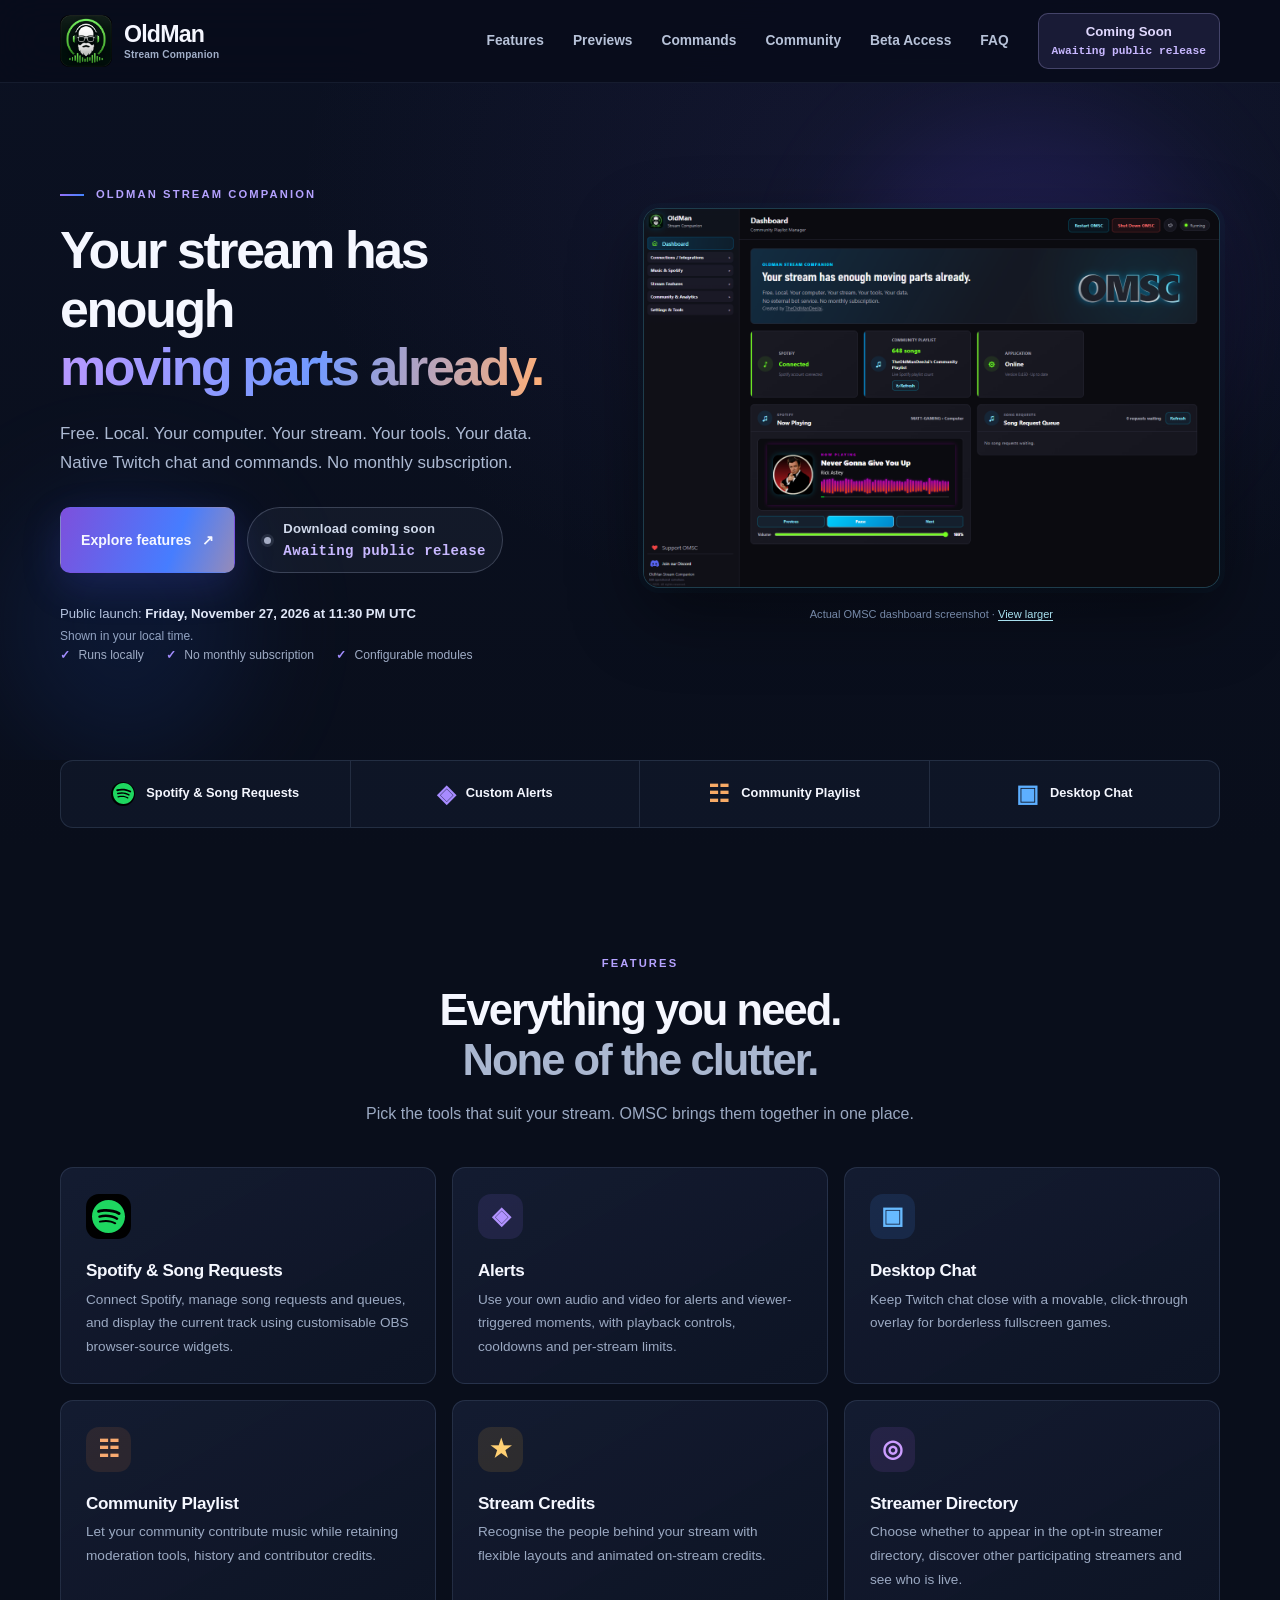
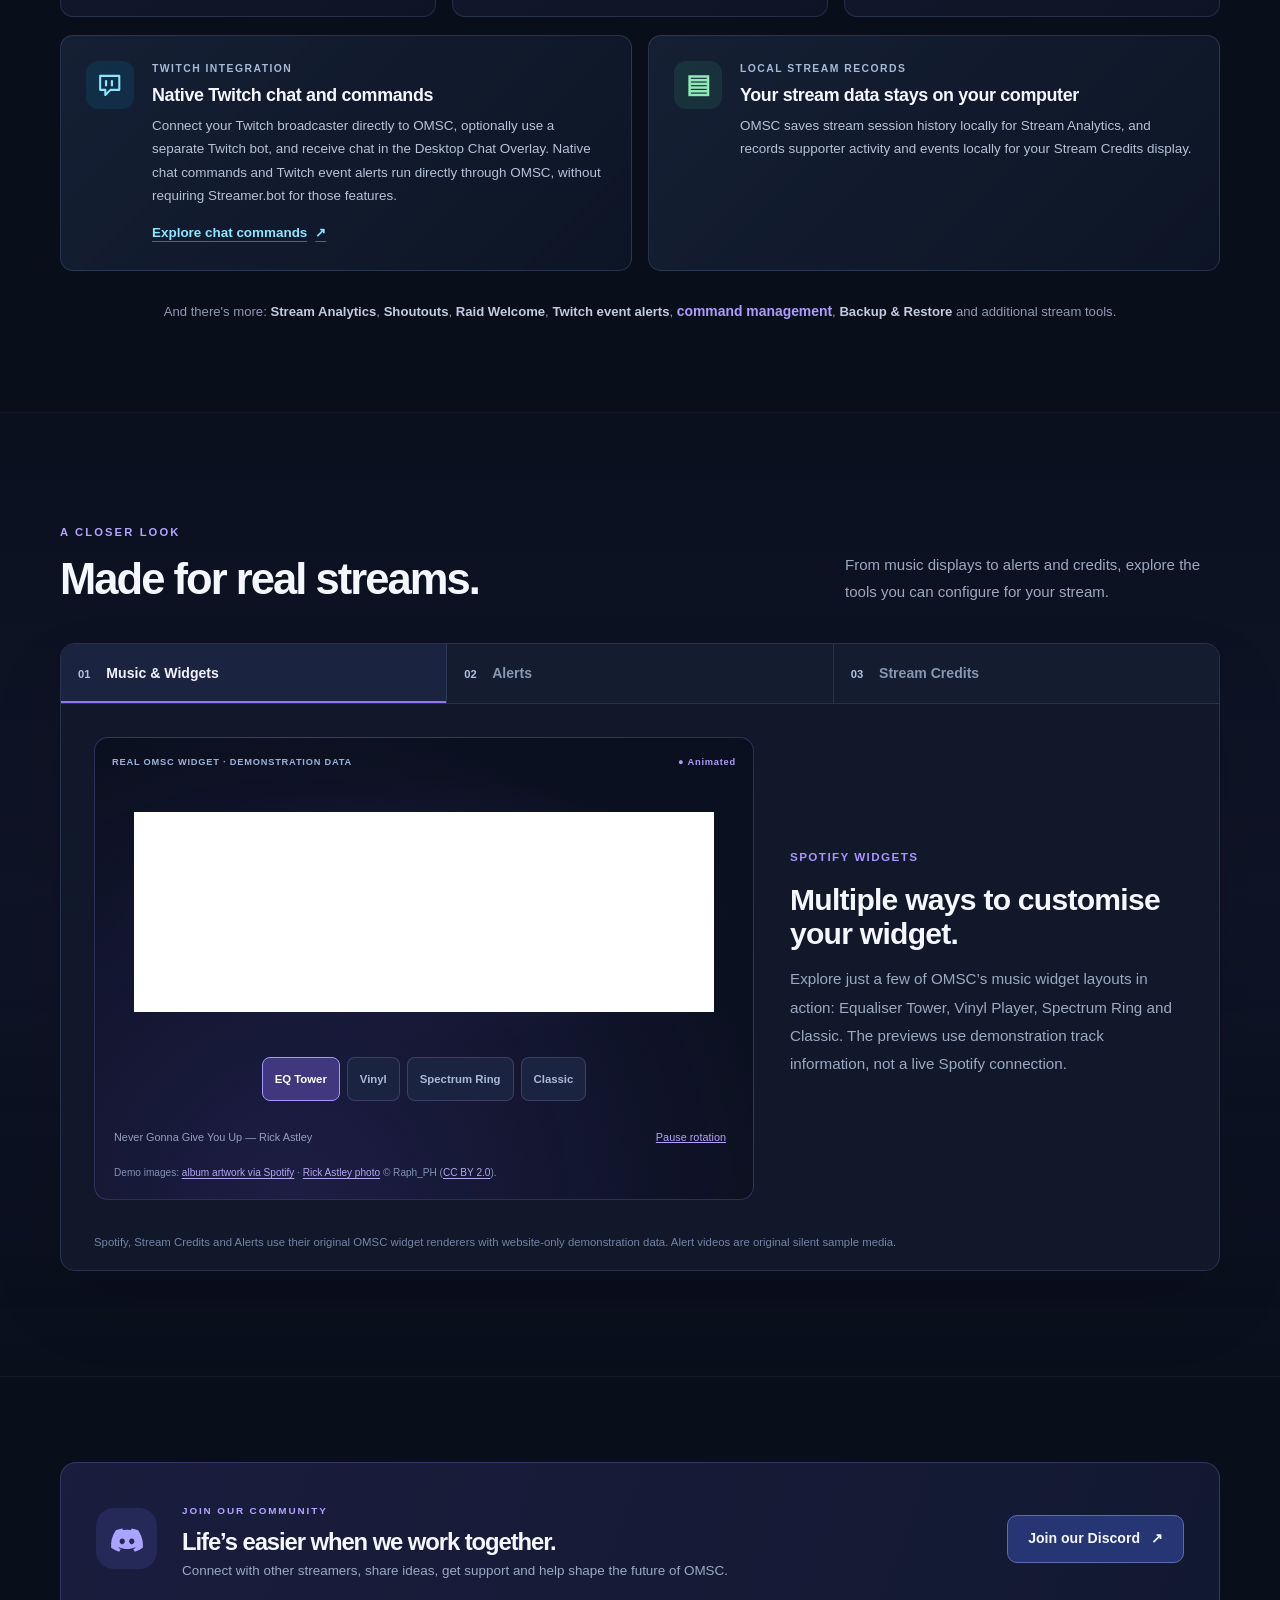
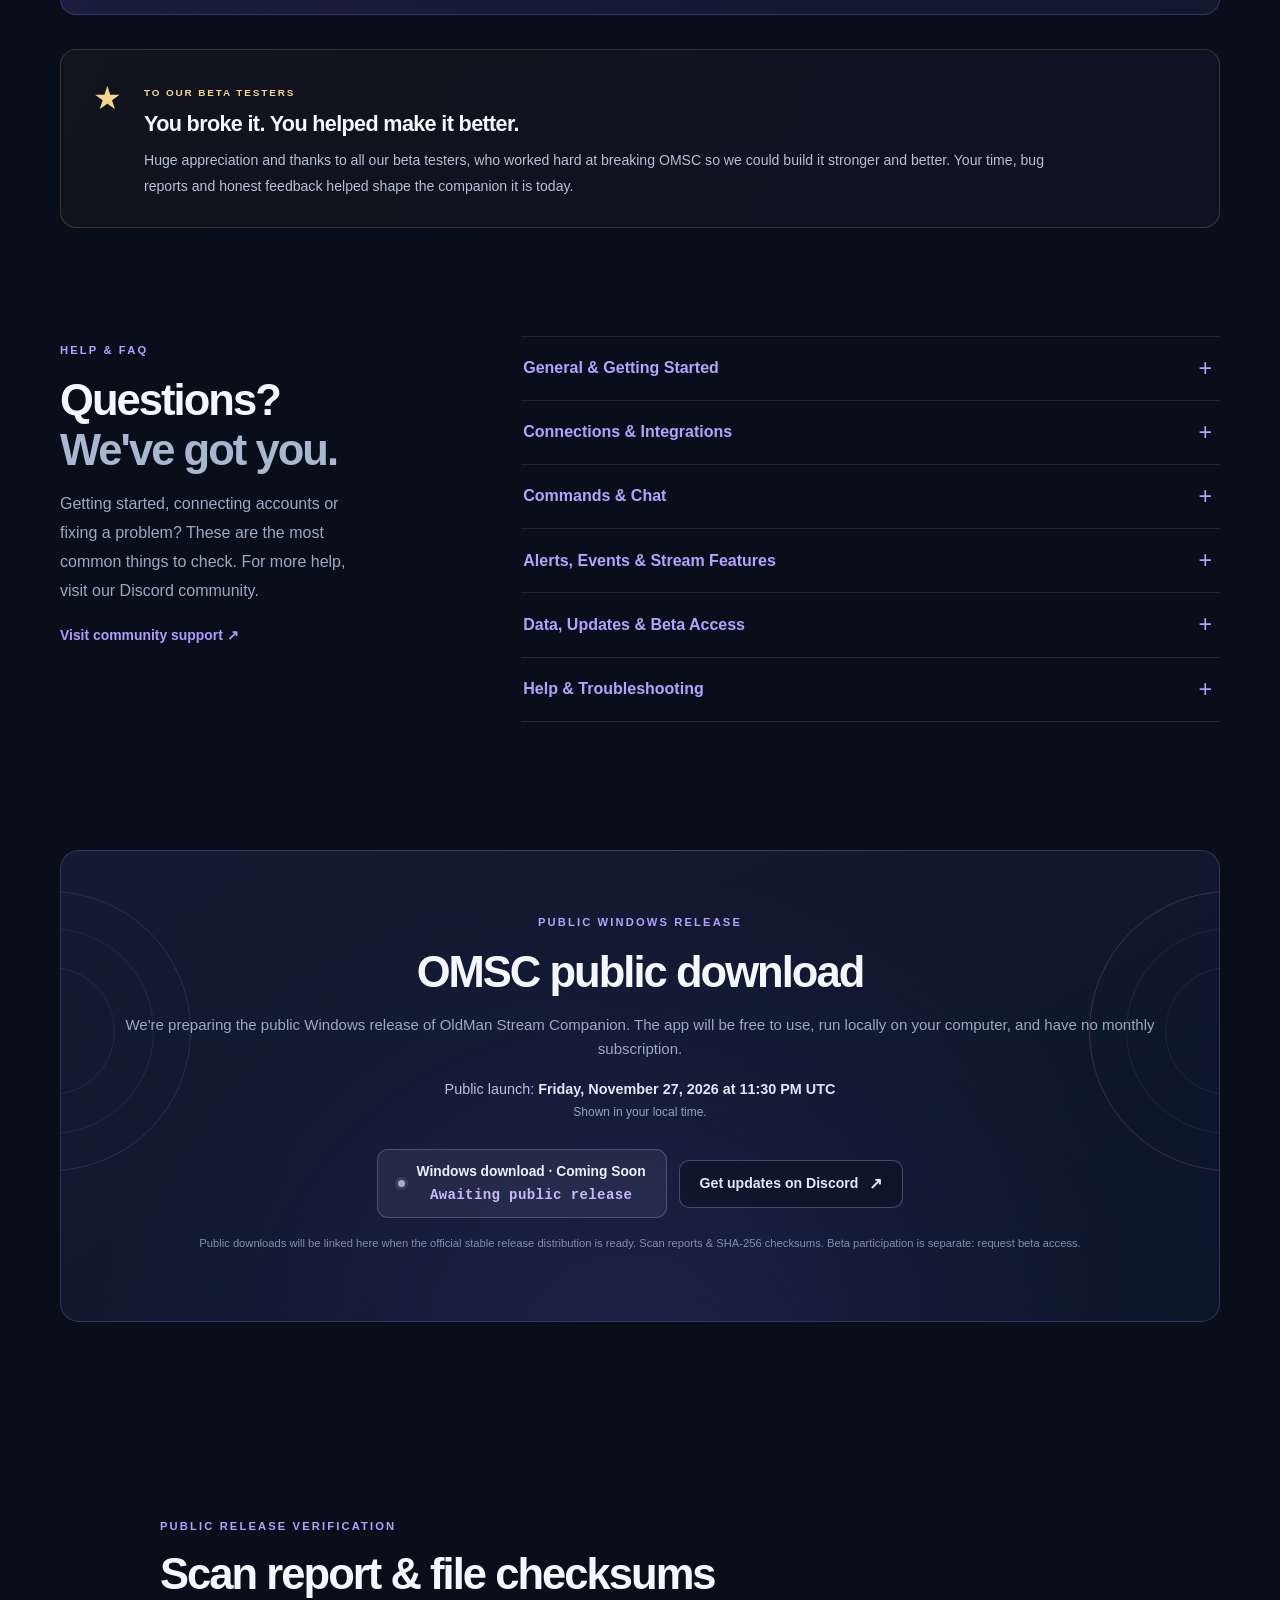
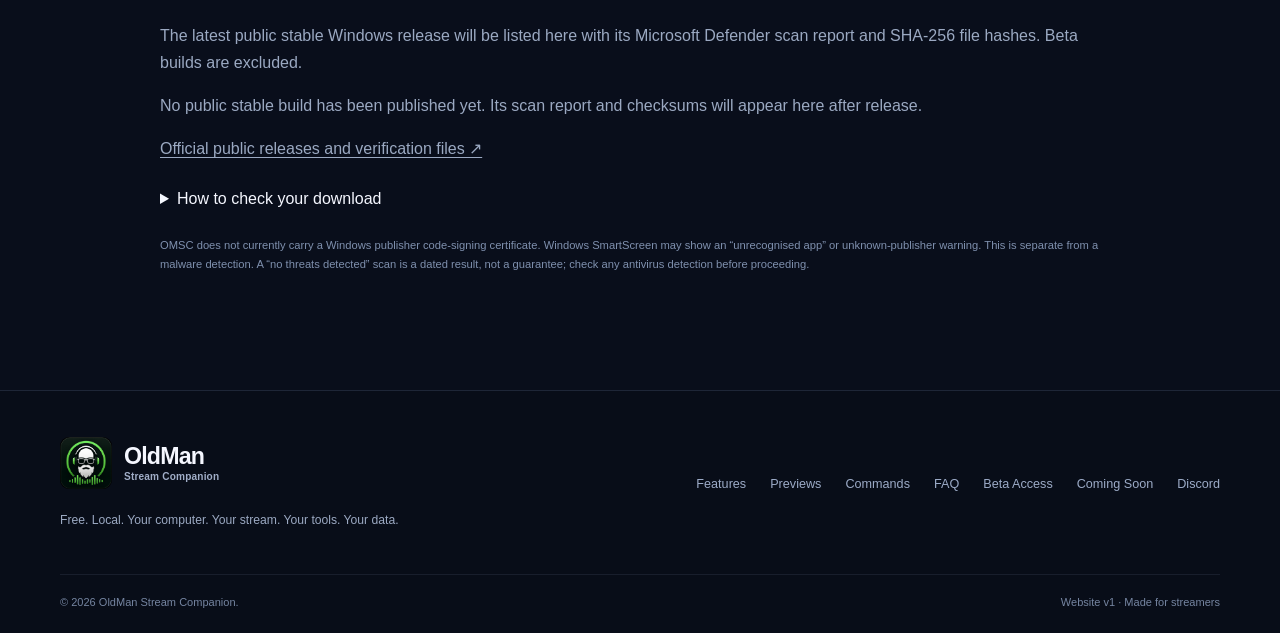
==== index.html @ 67dee07d "Offer direct Windows installer and verified Cloudflare backup at public launch" ====
<!doctype html>
<html lang="en-AU">
<head>
  <meta charset="utf-8">
  <meta name="viewport" content="width=device-width, initial-scale=1">
  <meta name="theme-color" content="#090e1b">
  <meta name="description" content="Your stream has enough moving parts already. OldMan Stream Companion is free and local. Your computer. Your stream. Your tools. Your data. Native Twitch chat, commands and event alerts. No monthly subscription.">
  <meta property="og:type" content="website">
  <meta property="og:title" content="Your stream has enough moving parts already. | OldMan Stream Companion">
  <meta property="og:description" content="Free. Local. Your computer. Your stream. Your tools. Your data. Native Twitch chat and commands. No monthly subscription.">
  <meta property="og:image" content="https://www.oldmanstreamcompanion.com/assets/social-preview.png">
  <meta property="og:url" content="https://www.oldmanstreamcompanion.com/">
  <link rel="canonical" href="https://www.oldmanstreamcompanion.com/">
  <link rel="icon" href="assets/omsc-favicon.png" type="image/png">
  <link rel="stylesheet" href="styles.css?v=beta-thanks-1">
  <script defer src="main.js?v=a11y-1"></script>
  <script defer src="/public-release-data.js?v=1"></script>
  <script defer src="/release-security.js?v=mirror-1"></script>
  <link rel="stylesheet" href="/launch-countdown.css?v=launch-release-1">
  <script defer src="/launch-countdown.js?v=launch-release-1"></script>
  <link rel="stylesheet" href="/launch-release.css?v=3">
  <script defer src="/launch-release.js?v=mirror-1"></script>
  <title>Your stream has enough moving parts already. | OldMan Stream Companion</title>
</head>
<body>
  <a class="skip-link" href="#main">Skip to main content</a>
  <header class="site-header" id="top">
    <div class="container nav-shell">
      <a class="brand" href="#top" aria-label="OldMan Stream Companion, home">
        <span class="brand-mark" aria-hidden="true"></span>
        <span class="brand-wordmark"><strong>OldMan</strong><small>Stream Companion</small></span>
      </a>
      <button class="menu-toggle" aria-label="Open navigation menu" aria-controls="site-nav" aria-expanded="false" type="button"><span></span><span></span><span></span></button>
      <nav id="site-nav" class="site-nav" aria-label="Main navigation">
        <a href="#features">Features</a>
        <a href="#preview">Previews</a>
        <a href="/commands/">Commands</a>
        <a href="#community">Community</a>
        <a href="/beta/">Beta Access</a>
        <a href="#faq">FAQ</a>
        <a class="nav-download" href="#download" data-launch-countdown><span data-public-nav>Coming Soon</span><span class="launch-countdown-value" aria-hidden="true"></span></a>
      </nav>
    </div>
  </header>

  <main id="main">
    <section id="public-launch-banner" class="public-launch-banner" aria-labelledby="public-launch-title" hidden>
      <div class="launch-sparks" aria-hidden="true"><i></i><i></i><i></i><i></i><i></i><i></i><i></i><i></i><i></i><i></i><i></i><i></i><i></i><i></i><i></i><i></i><i></i><i></i><i></i><i></i><i></i><i></i><i></i><i></i><i></i><i></i><i></i><i></i><i></i><i></i><i></i><i></i><i></i><i></i><i></i><i></i><i></i><i></i><i></i><i></i><i></i><i></i><i></i><i></i><i></i><i></i><i></i><i></i><i></i><i></i><i></i><i></i><i></i><i></i><i></i><i></i><i></i><i></i><i></i><i></i><i></i><i></i><i></i><i></i><i></i><i></i><i></i><i></i><i></i><i></i><i></i><i></i><i></i><i></i><i></i><i></i><i></i><i></i><i></i><i></i><i></i><i></i><i></i><i></i><i></i><i></i><i></i><i></i><i></i><i></i><i></i><i></i><i></i><i></i><i></i><i></i></div>
      <div class="container launch-celebration">
        <div class="launch-stamp" aria-hidden="true"><span>OMSC</span><strong>1.0</strong><span>LET’S GO LIVE</span></div>
        <div class="launch-announcement"><p class="launch-release-pill">THE WAIT IS OVER <span aria-hidden="true">✦</span> <span data-public-version>VERSION 1.0.0</span></p>
          <h2 id="public-launch-title">OMSC IS <span>OUT NOW.</span></h2>
          <p>Your next great stream starts here. Free Windows tools.<br>Made for your stream. Running on your computer.</p>
        </div>
        <div class="launch-banner-actions"><a class="btn launch-get-button" data-public-installer href="https://github.com/DeeJai1/OldMan-Stream-Companion-Public/releases">Get OMSC for free</a><span>WINDOWS 10 / 11 · NO MONTHLY SUBSCRIPTION</span><a class="launch-verification-link" href="#release-security">Scan report &amp; file checksums</a><button class="confetti-toggle" id="confetti-toggle" type="button" aria-pressed="false">Pause confetti</button></div>
      </div>
    </section>
    <p id="public-launch-status" class="sr-only" role="status" aria-live="polite"></p>

    <section class="hero section-spacing" aria-labelledby="hero-title">
      <div class="hero-ambient hero-ambient-one" aria-hidden="true"></div><div class="hero-ambient hero-ambient-two" aria-hidden="true"></div>
      <div class="container hero-grid">
        <div class="hero-copy">
          <div class="eyebrow"><span class="eyebrow-line"></span> OLDMAN STREAM COMPANION</div>
          <h1 id="hero-title">Your stream has enough<br><span class="gradient-text">moving parts already.</span></h1>
          <p class="hero-lede">Free. Local. Your computer. Your stream. Your tools. Your data.<br>Native Twitch chat and commands. No monthly subscription.</p>
          <div class="hero-actions">
            <a class="btn btn-primary" href="#features">Explore features <span aria-hidden="true">↗</span></a>
            <span data-launch-pending class="launch-coming-soon" role="status" data-launch-countdown><span class="launch-coming-soon-dot" aria-hidden="true"></span><span class="launch-countdown-copy"><span>Download coming soon</span><span class="launch-countdown-value" aria-hidden="true"></span></span></span>
            <a class="btn btn-primary" data-public-installer data-launch-live hidden href="https://github.com/DeeJai1/OldMan-Stream-Companion-Public/releases">Download OMSC for Windows</a>
          </div>
          <p class="launch-local-release">Public launch: <time data-launch-local datetime="2026-11-27T23:30:00Z">Saturday 28 November 2026, 10:00 am Adelaide (ACDT)</time><span class="launch-local-hint" data-launch-local-hint hidden>Shown in your local time.</span></p>
          <div class="hero-points" aria-label="Key information"><span><span class="point-icon">✓</span> Runs locally</span><span><span class="point-icon">✓</span> No monthly subscription</span><span><span class="point-icon">✓</span> Configurable modules</span></div>
        </div>
        <div class="hero-display">
          <a class="dashboard-preview-link" href="assets/Dashboard.png?v=fc0d09ae" target="_blank" rel="noopener noreferrer" aria-label="Open a larger screenshot of the actual OMSC dashboard">
            <img class="dashboard-preview-image" style="aspect-ratio:auto;object-fit:contain" src="assets/Dashboard.png?v=fc0d09ae" width="1904" height="904" alt="Actual OldMan Stream Companion dashboard showing the navigation sidebar, Spotify connection and playlist information, Now Playing and song request queue." loading="eager" decoding="async">
          </a>
          <p class="window-caption">Actual OMSC dashboard screenshot · <a href="assets/Dashboard.png?v=fc0d09ae" target="_blank" rel="noopener noreferrer">View larger</a></p>
        </div>
      </div>
    </section>

    <section class="benefits" aria-label="Core OMSC features"><div class="container benefits-inner"><div><span class="benefit-icon spotify-green"><img class="omsc-brand-icon" src="assets/spotify-symbol.svg" alt="" width="21" height="21"></span><strong>Spotify &amp; Song Requests</strong></div><div><span class="benefit-icon lavender">◈</span><strong>Custom Alerts</strong></div><div><span class="benefit-icon warm">☷</span><strong>Community Playlist</strong></div><div><span class="benefit-icon sky">▣</span><strong>Desktop Chat</strong></div></div></section>

    <section id="features" class="features section-spacing"><div class="container"><div class="section-heading centered"><span class="eyebrow">FEATURES</span><h2>Everything you need.<br><span class="muted-heading">None of the clutter.</span></h2><p>Pick the tools that suit your stream. OMSC brings them together in one place.</p></div>
      <div class="feature-grid">
        <article class="feature-card"><div class="feature-symbol symbol-spotify"><img class="omsc-brand-icon" src="assets/spotify-symbol.svg" alt="" width="33" height="33"></div><h3>Spotify &amp; Song Requests</h3><p>Connect Spotify, manage song requests and queues, and display the current track using customisable OBS browser-source widgets.</p></article>
        <article class="feature-card"><div class="feature-symbol symbol-alert">◈</div><h3>Alerts</h3><p>Use your own audio and video for alerts and viewer-triggered moments, with playback controls, cooldowns and per-stream limits.</p></article>
        <article class="feature-card"><div class="feature-symbol symbol-chat">▣</div><h3>Desktop Chat</h3><p>Keep Twitch chat close with a movable, click-through overlay for borderless fullscreen games.</p></article>
        <article class="feature-card"><div class="feature-symbol symbol-playlist">☷</div><h3>Community Playlist</h3><p>Let your community contribute music while retaining moderation tools, history and contributor credits.</p></article>
        <article class="feature-card"><div class="feature-symbol symbol-credits">★</div><h3>Stream Credits</h3><p>Recognise the people behind your stream with flexible layouts and animated on-stream credits.</p></article>
        <article class="feature-card"><div class="feature-symbol symbol-directory">◎</div><h3>Streamer Directory</h3><p>Choose whether to appear in the opt-in streamer directory, discover other participating streamers and see who is live.</p></article>
      </div>
      <div class="omsc-capability-highlights" aria-label="Native Twitch chat and local stream data">
        <article class="omsc-capability-card">
          <span class="omsc-capability-symbol twitch-symbol" aria-hidden="true"><svg width="39" height="39" viewBox="0 0 40 40" fill="none" focusable="false"><path d="M7 8H33V27H21L14 34V27H7V8Z" stroke="currentColor" stroke-width="2.8" stroke-linejoin="round"/><path d="M15 15V21M23 15V21" stroke="currentColor" stroke-width="3" stroke-linecap="round"/></svg></span>
          <div class="omsc-capability-copy">
            <span class="omsc-capability-kicker">TWITCH INTEGRATION</span>
            <h3>Native Twitch chat and commands</h3>
            <p>Connect your Twitch broadcaster directly to OMSC, optionally use a separate Twitch bot, and receive chat in the Desktop Chat Overlay. Native chat commands and Twitch event alerts run directly through OMSC, without requiring Streamer.bot for those features.</p>
            <a class="omsc-capability-link" href="/commands/">Explore chat commands <span aria-hidden="true">↗</span></a>
          </div>
        </article>
        <article class="omsc-capability-card">
          <span class="omsc-capability-symbol data-symbol" aria-hidden="true">▤</span>
          <div class="omsc-capability-copy">
            <span class="omsc-capability-kicker">LOCAL STREAM RECORDS</span>
            <h3>Your stream data stays on your computer</h3>
            <p>OMSC saves stream session history locally for Stream Analytics, and records supporter activity and events locally for your Stream Credits display.</p>
          </div>
        </article>
      </div>
      <p class="feature-extra">And there's more: <strong>Stream Analytics</strong>, <strong>Shoutouts</strong>, <strong>Raid Welcome</strong>, <strong>Twitch event alerts</strong>, <a class="text-link" href="/commands/">command management</a>, <strong>Backup &amp; Restore</strong> and additional stream tools.</p>
    </div></section>

    <section id="preview" class="preview-section section-spacing"><div class="container"><div class="section-heading split-heading"><div><span class="eyebrow">A CLOSER LOOK</span><h2>Made for real streams.</h2></div><p>From music displays to alerts and credits, explore the tools you can configure for your stream.</p></div>
    <div class="preview-shell"><div class="preview-tabs" role="tablist" aria-label="OMSC feature previews"><button class="preview-tab active" id="tab-music" role="tab" aria-selected="true" aria-controls="panel-music" tabindex="0" data-panel="music" type="button"><span>01</span> Music &amp; Widgets</button><button class="preview-tab" id="tab-alerts" role="tab" aria-selected="false" aria-controls="panel-alerts" tabindex="-1" data-panel="alerts" type="button"><span>02</span> Alerts</button><button class="preview-tab" id="tab-credits" role="tab" aria-selected="false" aria-controls="panel-credits" tabindex="-1" data-panel="credits" type="button"><span>03</span> Stream Credits</button></div>
      <div class="preview-stage">
        <section class="preview-panel active" id="panel-music" role="tabpanel" aria-labelledby="tab-music">
          <div class="omsc-demo-wrap">
            <div class="demo-label"><span>REAL OMSC WIDGET · DEMONSTRATION DATA</span><span aria-hidden="true">● Animated</span></div>
            <div class="live-widget-viewport"><iframe id="music-demo-iframe" title="Actual OldMan Stream Companion Now Playing widget preview" loading="lazy" referrerpolicy="no-referrer" tabindex="-1" data-demo-type="music"></iframe></div>
            <div class="widget-choices" role="group" aria-label="Choose Spotify widget layout">
              <button type="button" class="widget-choice active" data-widget-layout="EqualiserTower" aria-pressed="true">EQ Tower</button>
              <button type="button" class="widget-choice" data-widget-layout="VinylPlayer" aria-pressed="false">Vinyl</button>
              <button type="button" class="widget-choice" data-widget-layout="SpectrumRing" aria-pressed="false">Spectrum Ring</button>
              <button type="button" class="widget-choice" data-widget-layout="Classic" aria-pressed="false">Classic</button>
            </div>
            <div class="demo-controls"><span>Never Gonna Give You Up — Rick Astley</span><button type="button" id="demo-rotate-button" aria-pressed="true">Pause rotation</button></div>
            <div class="demo-artwork-credit">Demo images: <a href="https://open.spotify.com/track/4uLU6hMCjMI75M1A2tKUQC" target="_blank" rel="noopener noreferrer">album artwork via Spotify</a> · <a href="https://commons.wikimedia.org/wiki/File:Rick_Astley_2023.jpg" target="_blank" rel="noopener noreferrer">Rick Astley photo</a> © Raph_PH (<a href="https://creativecommons.org/licenses/by/2.0/" target="_blank" rel="noopener noreferrer">CC BY 2.0</a>).</div>
          </div>
          <div class="preview-description"><span class="preview-type">Spotify Widgets</span><h3>Multiple ways to customise your widget.</h3><p>Explore just a few of OMSC’s music widget layouts in action: Equaliser Tower, Vinyl Player, Spectrum Ring and Classic. The previews use demonstration track information, not a live Spotify connection.</p></div>
        </section>
        <section class="preview-panel" id="panel-alerts" role="tabpanel" aria-labelledby="tab-alerts" hidden>
          <div class="omsc-demo-wrap alerts-demo-wrap">
            <div class="demo-label"><span>OMSC ALERTS · LOCALLY HOSTED SAMPLE MEDIA</span><span aria-hidden="true">● Audio only on request</span></div>
            <div class="live-widget-viewport alerts-widget-viewport">
              <iframe id="alerts-demo-iframe" title="Original OMSC Alerts renderer demonstrating a silent custom video" loading="lazy" referrerpolicy="no-referrer" tabindex="-1" data-demo-type="alerts"></iframe>
              <div class="alerts-audio-stage" id="alerts-audio-stage" hidden>
                <div class="alerts-sound-card">
                  <div class="alerts-sound-icon" aria-hidden="true">♫</div>
                  <strong>Custom Audio Alert</strong>
                  <p>Locally hosted sound file · no video required</p>
                  <button type="button" class="alerts-sound-play" id="alerts-play-audio">Play sample sound</button>
                  <span class="alerts-audio-status" id="alerts-audio-status" role="status" aria-live="polite">Sound plays only when you press the button.</span>
                </div>
              </div>
            </div>
            <audio id="alerts-demo-audio" src="/assets/alerts/demo-chime.wav" preload="none"></audio>
            <div class="widget-choices alerts-widget-choices" role="group" aria-label="Choose alert demonstration">
              <button type="button" class="widget-choice active" data-alert-sample="video" aria-pressed="true">Custom Video</button>
              <button type="button" class="widget-choice" data-alert-sample="audio" aria-pressed="false">Custom Audio</button>
            </div>
            <div class="demo-controls"><span id="alerts-demo-label">Custom Video · Silent sample alert</span><button type="button" id="alerts-replay-video">Replay video</button></div>
          </div>
          <div class="preview-description"><span class="preview-type">Custom Audio &amp; Video Alerts</span><h3>Your files. Your sounds. Your stream.</h3><p>Use your own audio and video files or search and download video clips directly from the Creati online library. OMSC stores your media locally, giving you complete control over your custom stream alerts. Create Twitch Channel Point redeems so viewers can trigger your alerts, and customise playback, appearance and presentation, including optional chroma keying. Try the sample sound or watch a real video alert in action.</p></div>
        </section>
        <section class="preview-panel" id="panel-credits" role="tabpanel" aria-labelledby="tab-credits" hidden>
          <div class="omsc-demo-wrap credits-demo-wrap">
            <div class="demo-label"><span>REAL OMSC STREAM CREDITS · DEMONSTRATION DATA</span><span aria-hidden="true">● Animated</span></div>
            <div class="live-widget-viewport credits-widget-viewport"><iframe id="credits-demo-iframe" title="Actual OMSC Stream Credits layout preview" loading="lazy" referrerpolicy="no-referrer" tabindex="-1" data-demo-type="credits"></iframe></div>
            <div class="widget-choices credits-widget-choices" role="group" aria-label="Choose Stream Credits layout">
              <button type="button" class="widget-choice active" data-credits-layout="PerspectiveCrawl" aria-pressed="true">Perspective Crawl</button>
              <button type="button" class="widget-choice" data-credits-layout="Spotlight" aria-pressed="false">Spotlight</button>
              <button type="button" class="widget-choice" data-credits-layout="RetroArcade" aria-pressed="false">Retro Arcade</button>
              <button type="button" class="widget-choice" data-credits-layout="Terminal" aria-pressed="false">Terminal</button>
              <button type="button" class="widget-choice" data-credits-layout="ClassicRoll" aria-pressed="false">Classic Roll</button>
            </div>
            <div class="demo-controls"><span id="credits-demo-label">Perspective Crawl · Sample supporters</span><button type="button" id="credits-rotate-button" aria-pressed="true" aria-label="Pause Stream Credits rotation">Pause rotation</button></div>
          </div>
          <div class="preview-description"><span class="preview-type">Stream Credits</span><h3>Five ways to thank your community.</h3><p>Watch OMSC's actual Perspective Crawl, Spotlight, Retro Arcade, Terminal and Classic Roll layouts. In your installed app, Stream Credits uses locally recorded stream activity and supporters. This website preview uses sample names.</p></div>
        </section>
      </div>
      <p class="preview-note">Spotify, Stream Credits and Alerts use their original OMSC widget renderers with website-only demonstration data. Alert videos are original silent sample media.</p>
    </div></div></section>

    <section id="community" class="community-section"><div class="container community-panel"><div class="community-icon" aria-hidden="true"><svg viewBox="0 0 32 32" fill="currentColor"><path d="M26.5 7.8A24.8 24.8 0 0 0 20.4 6l-.7 1.5a22.3 22.3 0 0 0-7.4 0L11.6 6a24.8 24.8 0 0 0-6.1 1.8C1.7 13.4.6 18.9 1.1 24.3a24.8 24.8 0 0 0 7.5 3.8l1.6-2.6a15.9 15.9 0 0 1-2.4-1.2l.6-.5c4.8 2.3 10.5 2.3 15.2 0l.6.5a15.9 15.9 0 0 1-2.4 1.2l1.6 2.6a24.8 24.8 0 0 0 7.5-3.8c.7-6.2-1.3-11.7-4.4-16.5ZM11.5 20.9c-1.4 0-2.5-1.2-2.5-2.7 0-1.4 1.1-2.6 2.5-2.6s2.5 1.2 2.5 2.6c0 1.5-1.1 2.7-2.5 2.7Zm9 0c-1.4 0-2.5-1.2-2.5-2.7 0-1.4 1.1-2.6 2.5-2.6s2.5 1.2 2.5 2.6c0 1.5-1.1 2.7-2.5 2.7Z"/></svg></div><div class="community-copy"><span class="eyebrow">JOIN OUR COMMUNITY</span><h2>Life’s easier when we work together.</h2><p>Connect with other streamers, share ideas, get support and help shape the future of OMSC.</p></div><a class="btn btn-community" href="https://discord.gg/SG4fTGx7cP" target="_blank" rel="noopener noreferrer">Join our Discord <span aria-hidden="true">↗</span></a></div></section>

    <section class="beta-thanks" aria-labelledby="beta-thanks-title"><div class="container beta-thanks-panel"><span class="beta-thanks-star" aria-hidden="true">★</span><div><span class="eyebrow">TO OUR BETA TESTERS</span><h2 id="beta-thanks-title">You broke it. You helped make it better.</h2><p>Huge appreciation and thanks to all our beta testers, who worked hard at breaking OMSC so we could build it stronger and better. Your time, bug reports and honest feedback helped shape the companion it is today.</p></div></div></section>

    <section id="faq" class="faq-section section-spacing"><div class="container faq-grid"><div><span class="eyebrow">HELP &amp; FAQ</span><h2>Questions?<br><span class="muted-heading">We've got you.</span></h2><p>Getting started, connecting accounts or fixing a problem? These are the most common things to check. For more help, visit our Discord community.</p><a class="text-link" href="https://discord.gg/SG4fTGx7cP" target="_blank" rel="noopener noreferrer">Visit community support <span aria-hidden="true">↗</span></a></div><div class="faq-list">
      <details class="faq-group" name="faq-categories">
        <summary class="faq-category-summary"><span>General & Getting Started</span></summary>
        <div class="faq-category-questions">
        <details><summary>What is OldMan Stream Companion?</summary><p>OMSC is a Windows desktop companion for Twitch streamers. It brings together chat commands, OBS integration, Spotify and song requests, custom alerts, shoutouts, raid welcomes, stream credits, analytics and other tools in one application.</p></details>
        <details><summary>Is OMSC free? Where can I download it?</summary><p>OMSC is designed to be free to use, without a monthly subscription. <span data-public-faq>The official public download section on this website will provide the stable Windows installer when public distribution is enabled.</span> Do not download installers from unofficial links. Beta participation is handled separately through <a href="/beta/">Beta Access</a>.</p></details>
        <details><summary>Does OMSC require Streamer.bot?</summary><p>No. OMSC v0.4.50 uses native Twitch connections for its own chat commands and event handling. Streamer.bot is not required for these features. If you previously used Streamer.bot to run the same OMSC commands, disable those duplicate actions to avoid double responses. You can continue using Streamer.bot for unrelated automations.</p></details>
        </div>
      </details>
      <details class="faq-group" name="faq-categories">
        <summary class="faq-category-summary"><span>Connections & Integrations</span></summary>
        <div class="faq-category-questions">
        <details><summary>How do I connect my Twitch broadcaster and bot accounts?</summary><p>Open the Connections area in OMSC and authorise your broadcaster Twitch account. If you want OMSC chat messages to come from a different username, connect a separate Twitch bot account as well. These are distinct accounts and each needs its own authorisation. Check their connection status before testing commands.</p></details>
        <details><summary>How do I connect OBS?</summary><p>In OBS Studio, enable its WebSocket server and note the server port and password. Enter the matching connection details in OMSC's OBS connection settings, then test the connection with OBS running. For on-stream widgets, add the browser-source URL supplied by OMSC to the appropriate OBS scene.</p></details>
        <details><summary>How do I connect Discord?</summary><p>Use OMSC's Discord connection settings and follow the authorisation or configuration prompts shown there. Discord integration is separate from your Twitch broadcaster and bot connections. Check the connection status in OMSC after setup.</p></details>
        <details><summary>How do Spotify and song requests work?</summary><p>Connect Spotify in OMSC and configure the music and request features you want to use. Depending on your settings, viewers can request tracks through supported chat commands or Channel Point redeems. You can manage the request queue and use OBS browser-source widgets to show what's playing. Spotify account capabilities and playback availability still depend on Spotify.</p></details>
        </div>
      </details>
      <details class="faq-group" name="faq-categories">
        <summary class="faq-category-summary"><span>Commands & Chat</span></summary>
        <div class="faq-category-questions">
        <details><summary>How do Twitch commands work?</summary><p>OMSC handles supported commands natively. Streamers can configure the global prefix, rename or disable commands, and control whether commands are available to everyone or moderators. Some commands can run without the global prefix. The <a href="/commands/">command reference</a> shows examples; actual triggers depend on each streamer's configuration.</p></details>
        <details><summary>Why isn't a chat command responding?</summary><p>Check that the Twitch broadcaster connection is active, the command and its related feature are enabled, the correct prefix or renamed trigger is being used, and the viewer has the required permissions. If using a separate bot account, confirm it is connected. Also check cooldowns and avoid running duplicate commands through Streamer.bot.</p></details>
        <details><summary>Does Desktop Chat work in fullscreen games?</summary><p>Desktop Chat supports windowed and borderless fullscreen games. Exclusive fullscreen is not supported by the overlay; change the game's display mode to Borderless Fullscreen if you need chat on top of the game.</p></details>
        </div>
      </details>
      <details class="faq-group" name="faq-categories">
        <summary class="faq-category-summary"><span>Alerts, Events & Stream Features</span></summary>
        <div class="faq-category-questions">
        <details><summary>How do I set up custom alerts, shoutouts and raid welcomes?</summary><p>Use the relevant editor in OMSC to enable the feature, choose its audio or video media and configure how it appears. For visual elements, adjust placement and sizing in the preview, then use the browser-source URL provided by OMSC in OBS. Test the result before going live. Available controls vary by feature.</p></details>
        <details><summary>Can I customise Twitch follow, sub, gift and Bits events?</summary><p>OMSC provides native Twitch event handling and configurable visual and audio layers for supported event types. Use the Events editor to enable the events you want and customise their appearance, timing and sound. The available events depend on your Twitch account and the event permissions granted.</p></details>
        </div>
      </details>
      <details class="faq-group" name="faq-categories">
        <summary class="faq-category-summary"><span>Data, Updates & Beta Access</span></summary>
        <div class="faq-category-questions">
        <details><summary>Where is my stream data stored? Can I back it up?</summary><p>OMSC keeps application settings and supported stream records locally on your Windows computer. Use the application's Backup &amp; Restore tools before major changes or reinstalling. Keep a separate copy of important backups and check that it matches the version you plan to use.</p></details>
        <details><summary>Can I roll back through the updater?</summary><p>No. The updater is intended for forward updates, not automatic downgrades. If an update causes a problem, check for a newer fix and contact OMSC support before attempting a manual reinstall. Preserve your settings backup.</p></details>
        <details><summary>How do I request beta access?</summary><p>In OMSC, open <strong>Help → Beta Access → Request Beta Participation</strong>. Submit your request with your connected Twitch identity and Discord username. Applications are reviewed; a request does not guarantee approval. See the <a href="/beta/">Beta Access page</a> for details.</p></details>
        </div>
      </details>
      <details class="faq-group" name="faq-categories">
        <summary class="faq-category-summary"><span>Help & Troubleshooting</span></summary>
        <div class="faq-category-questions">
        <details><summary>Where can I get help, report bugs or suggest features?</summary><p>Join the <a href="https://discord.gg/SG4fTGx7cP" target="_blank" rel="noopener noreferrer">OMSC Discord community</a>. Include the OMSC version, what you were trying to do and any relevant error message or steps to reproduce the problem. Never share access tokens, passwords or other private credentials.</p></details>
        </div>
      </details>
    </div></div></section>

    <section id="download" class="download-section"><div class="container download-shell"><div class="download-decoration download-decoration-left" aria-hidden="true"></div><div class="download-decoration download-decoration-right" aria-hidden="true"></div><div class="download-content"><span class="eyebrow">PUBLIC WINDOWS RELEASE</span><h2 data-public-download-title>OMSC public download</h2><p data-public-download-copy>We're preparing the public Windows release of OldMan Stream Companion. The app will be free to use, run locally on your computer, and have no monthly subscription.</p><p class="launch-local-release">Public launch: <time data-launch-local datetime="2026-11-27T23:30:00Z">Saturday 28 November 2026, 10:00 am Adelaide (ACDT)</time><span class="launch-local-hint" data-launch-local-hint hidden>Shown in your local time.</span></p><div class="download-actions"><a class="btn btn-primary" data-public-installer data-launch-live hidden href="https://github.com/DeeJai1/OldMan-Stream-Companion-Public/releases">Download OMSC for Windows</a><span data-launch-pending class="launch-download-tag" role="status" data-launch-countdown><span class="launch-coming-soon-dot" aria-hidden="true"></span><span class="launch-countdown-copy"><span>Windows download · Coming Soon</span><span class="launch-countdown-value" aria-hidden="true"></span></span></span><a class="btn btn-outline" data-public-mirror hidden href="https://omsc-public-downloads.mattshoemark.workers.dev/installer">Backup download (Cloudflare)</a><a class="btn btn-outline" href="https://discord.gg/SG4fTGx7cP" target="_blank" rel="noopener noreferrer">Get updates on Discord <span aria-hidden="true">↗</span></a></div><p class="release-note" data-public-mirror-note hidden>GitHub blocked or unavailable? Use the Cloudflare backup. Both links provide the same version and installer SHA-256. No GitHub account is required.</p><p class="release-note"><span data-public-download-note>Public downloads will be linked here when the official stable release distribution is ready.</span> <a href="#release-security">Scan reports &amp; SHA-256 checksums</a>. Beta participation is separate: <a href="/beta/">request beta access</a>.</p></div></div></section>

    <section id="release-security" class="section-spacing"><div class="container release-security-shell">
      <span class="eyebrow">PUBLIC RELEASE VERIFICATION</span><h2>Scan report &amp; file checksums</h2>
      <p>The latest public stable Windows release will be listed here with its Microsoft Defender scan report and SHA-256 file hashes. Beta builds are excluded.</p>
      <div id="release-security-details" aria-live="polite"><p>No public stable build has been published yet. Its scan report and checksums will appear here after release.</p></div>
      <p><a href="https://github.com/DeeJai1/OldMan-Stream-Companion-Public/releases" target="_blank" rel="noopener noreferrer">Official public releases and verification files ↗</a></p>
      <details class="verification-help"><summary>How to check your download</summary><p>In PowerShell, run <code>Get-FileHash .\OldManStreamCompanion-Setup-X.Y.Z.exe -Algorithm SHA256</code> using your downloaded installer's filename. Compare the entire hash with the matching version shown above or its downloaded .sha256 file.</p></details>
      <p class="release-note">OMSC does not currently carry a Windows publisher code-signing certificate. Windows SmartScreen may show an “unrecognised app” or unknown-publisher warning. This is separate from a malware detection. A “no threats detected” scan is a dated result, not a guarantee; check any antivirus detection before proceeding.</p>
    </div></section>
  </main>
  <footer class="footer"><div class="container footer-main"><div class="footer-brand"><div class="brand"><span class="brand-mark" aria-hidden="true"></span><span class="brand-wordmark"><strong>OldMan</strong><small>Stream Companion</small></span></div><p>Free. Local. Your computer. Your stream. Your tools. Your data.</p></div><nav aria-label="Footer navigation"><a href="#features">Features</a><a href="#preview">Previews</a><a href="/commands/">Commands</a><a href="#faq">FAQ</a><a href="/beta/">Beta Access</a><a href="#download" data-public-nav>Coming Soon</a><a href="https://discord.gg/SG4fTGx7cP" target="_blank" rel="noopener noreferrer">Discord</a></nav></div><div class="container footer-bottom"><span>© <span id="year">2026</span> OldMan Stream Companion.</span><span>Website v1 · Made for streamers</span></div></footer>
</body>
</html>
---- styles.css ----
:root{color-scheme:dark;--bg:#090e1b;--bg-deep:#070b15;--panel:#111a2c;--panel-lighter:#18233a;--text:#f5f7ff;--muted:#9ba9c2;--quiet:#71809d;--border:rgba(164,188,236,.14);--purple:#9570f8;--blue:#4484ff;--orange:#f49a57;--max:1160px;--focus:#9ad8ff}
*{box-sizing:border-box}html{scroll-behavior:smooth;scroll-padding-top:100px}body{margin:0;background:var(--bg);color:var(--text);font-family:Inter,ui-sans-serif,-apple-system,BlinkMacSystemFont,"Segoe UI",Arial,sans-serif;font-size:16px;line-height:1.6;-webkit-font-smoothing:antialiased}body::before{content:"";position:absolute;left:0;right:0;top:0;height:850px;pointer-events:none;background:radial-gradient(ellipse at 72% 22%,rgba(91,71,173,.12),transparent 48%),linear-gradient(180deg,#0b1122 0%,var(--bg) 100%);z-index:-1}a{color:inherit;text-decoration:none}button{font:inherit}button,a{ -webkit-tap-highlight-color:transparent}a:focus-visible,button:focus-visible,summary:focus-visible{outline:3px solid var(--focus);outline-offset:4px}h1,h2,h3,p{margin-top:0}h1,h2,h3{line-height:1.14;letter-spacing:-.045em}h1{font-size:clamp(2.6rem,4.8vw,4.7rem);font-weight:780;margin:17px 0 22px}h2{font-size:clamp(2rem,3.4vw,3.35rem);font-weight:740}h3{font-size:1.12rem;letter-spacing:-.025em}p{color:var(--muted)}svg{width:1.15em;height:1.15em;vertical-align:middle}.container{width:min(calc(100% - 64px),var(--max));margin-inline:auto}.section-spacing{padding:105px 0}.eyebrow{display:inline-flex;gap:12px;align-items:center;color:#b5a2ff;letter-spacing:.19em;font-size:.7rem;font-weight:800;text-transform:uppercase}.eyebrow-line{width:24px;height:2px;background:linear-gradient(90deg,var(--purple),var(--blue))}.gradient-text{background:linear-gradient(100deg,#b498ff 4%,#719aff 53%,#ffae75 100%);-webkit-background-clip:text;background-clip:text;color:transparent}.muted-heading{color:#aab7d0}.skip-link{position:absolute;top:-90px;left:18px;padding:12px 18px;background:white;color:black;z-index:10000}.skip-link:focus{top:12px}
.site-header{position:sticky;top:0;z-index:99;border-bottom:1px solid rgba(164,188,236,.09);background:rgba(8,13,27,.91);backdrop-filter:blur(22px);-webkit-backdrop-filter:blur(22px)}.nav-shell{display:flex;align-items:center;justify-content:space-between;min-height:82px;gap:30px}.brand{display:inline-flex;align-items:center;gap:12px;min-width:0}.brand-mark{flex:none;display:grid;place-items:center;position:relative;width:43px;height:43px;border:2px solid rgba(145,111,250,.7);border-radius:15px;background:linear-gradient(145deg,#222444,#101d3c);box-shadow:inset 0 0 20px rgba(118,77,239,.12)}.brand-mark::before{content:"";position:absolute;inset:7px;border:3px solid transparent;border-top-color:#9a7aff;border-left-color:#4a8aff;border-bottom-color:#e69a64;border-right-color:#9a7aff;border-radius:50%;transform:rotate(25deg)}.brand-mark span{font-size:.01px;color:transparent}.brand-wordmark{display:flex;flex-direction:column;line-height:1.05;gap:4px;white-space:nowrap}.brand-wordmark strong{font-size:1.45rem;font-weight:820;letter-spacing:-.05em}.brand-wordmark small{color:#a1aec8;font-size:.63rem;font-weight:600;letter-spacing:.018em}.site-nav{display:flex;align-items:center;gap:29px}.site-nav>a:not(.nav-download){color:#b7c2d8;font-size:.86rem;font-weight:550;transition:color .2s}.site-nav>a:not(.nav-download):hover{color:white}.nav-download{display:inline-flex;gap:9px;align-items:center;border:1px solid rgba(154,131,255,.3);background:linear-gradient(108deg,#7651dd,#3c72e0);color:white;padding:11px 16px;border-radius:10px;font-weight:720;font-size:.83rem;box-shadow:0 8px 29px rgba(87,77,185,.16);transition:filter .2s,transform .2s}.nav-download:hover,.btn-primary:hover{filter:brightness(1.13);transform:translateY(-2px)}.menu-toggle{display:none}
.hero{position:relative;overflow:hidden;padding-top:95px;padding-bottom:94px}.hero-grid{display:grid;grid-template-columns:.96fr 1.04fr;gap:50px;align-items:center}.hero-ambient{position:absolute;border-radius:50%;filter:blur(50px);opacity:.35;pointer-events:none;z-index:-1}.hero-ambient-one{width:370px;height:370px;right:5%;top:5%;background:#30287a}.hero-ambient-two{width:250px;height:270px;left:0;bottom:0;background:#122859}.hero-copy{position:relative;z-index:1}.hero-lede{max-width:520px;font-size:1.06rem;line-height:1.85;color:#adbad3}.hero-actions{display:flex;flex-wrap:wrap;gap:12px;margin:30px 0 30px}.btn{display:inline-flex;justify-content:center;align-items:center;gap:11px;min-height:48px;padding:13px 20px;border:1px solid transparent;border-radius:10px;font-size:.88rem;font-weight:750;line-height:1.2;white-space:nowrap;transition:background .2s,border-color .2s,filter .2s,transform .2s}.btn-primary{background:linear-gradient(110deg,#7d50dc 0%,#467dff 65%,#f19b67 140%);box-shadow:0 13px 38px rgba(72,78,220,.21)}.btn-outline{background:rgba(14,20,39,.7);border-color:rgba(148,155,225,.4);color:#e4e9f7}.btn-outline:hover{background:rgba(111,100,186,.15);border-color:#9c91df}.btn-outline>span{font-size:1.03rem}.hero-points{display:flex;flex-wrap:wrap;gap:12px 22px}.hero-points>span{color:#9eabc4;font-size:.76rem;white-space:nowrap}.point-icon{color:#a38dff;font-weight:800;padding-right:5px}.hero-display{min-width:0;position:relative}.product-window{border:1px solid rgba(149,157,239,.29);border-radius:17px;background:#0d1424;box-shadow:0 35px 90px rgba(0,0,0,.38),0 0 0 5px rgba(73,74,134,.08);overflow:hidden;transform:perspective(1600px) rotateY(-3deg) rotateX(1deg)}.window-header{height:42px;background:#121a2c;border-bottom:1px solid #243048;display:flex;align-items:center;justify-content:space-between;padding:0 14px}.window-title{display:flex;align-items:center;gap:8px;font-size:.68rem;font-weight:850;letter-spacing:.05em}.window-title span:last-child{display:flex;align-items:center;gap:8px}.window-title small{font-size:.59rem;color:#8596b5;font-weight:500;letter-spacing:0}.window-logo{display:grid;place-items:center;width:22px;height:22px;border:1px solid #795bbf;background:#2a2052;color:#cbb9ff;border-radius:7px;font-size:.7rem}.window-actions{display:flex;gap:9px}.window-actions i{width:7px;height:7px;border-radius:50%;background:#364767}.window-actions i:last-child{background:#8c477b}.app-body{display:grid;grid-template-columns:139px minmax(0,1fr);min-height:322px}.app-sidebar{background:#0d1423;padding:16px 8px;display:flex;flex-direction:column;gap:5px;border-right:1px solid #1e2b43}.app-sidebar>div{font-size:.58rem;color:#8e9bb4;white-space:nowrap;padding:7px 8px;border-radius:5px}.app-sidebar .app-sidebar-active{color:#ded4ff;background:#382575}.sb-icon{font-weight:bold;color:#9095cb;padding-right:6px}.sb-dot{display:inline-block;width:6px;height:6px;border-radius:50%;background:#ad8dff;margin-right:7px}.app-main{padding:17px 17px 12px;background:radial-gradient(circle at 80% 20%,rgba(54,46,132,.2),transparent 50%),#101827}.app-heading{display:flex;align-items:flex-start;justify-content:space-between;gap:10px}.app-small-title{font-size:.51rem;color:#928dbb;font-weight:800;letter-spacing:.15em}.app-heading h2{font-size:1rem;margin:4px 0 16px;letter-spacing:-.02em}.app-status{font-size:.56rem;display:inline-flex;align-items:center;gap:6px;padding:6px 7px;border:1px solid rgba(65,177,136,.2);border-radius:25px;color:#83ccae;white-space:nowrap}.app-status span,.connected-dot{display:inline-block;border-radius:50%;width:6px;height:6px;background:#3fd6a1}.app-main-grid{display:grid;grid-template-columns:1.25fr 1fr;gap:10px}.playing-card,.control-card,.module-card{border:1px solid #263653;background:#161f35;border-radius:9px;padding:12px}.playing-label,.control-card>span:first-child{font-weight:850;color:#adbad7;font-size:.55rem;letter-spacing:.12em}.pulse-indicator{display:inline-block;width:6px;height:6px;background:#48d4aa;border-radius:50%;margin-right:5px}.playing-middle{display:flex;gap:10px;align-items:center;margin-top:15px}.record-art{width:58px;height:59px;border-radius:6px;display:grid;place-items:center;background:radial-gradient(circle at 35% 25%,#bc7ec8 0%,#443483 35%,#111b48 75%);flex:none;color:#f6d5ff;font-size:1.3rem}.playing-info{min-width:0}.playing-info strong{display:block;font-size:.62rem;color:#eceefe;line-height:1.4}.playing-info small{display:block;color:#a4aacb;font-size:.54rem;margin-top:5px}.progress-bar{background:#2b3254;width:100%;height:5px;border-radius:50px;margin-top:14px;overflow:hidden}.progress-bar span{display:block;height:100%;width:58%;background:linear-gradient(90deg,#a27aff,#4989ff)}.control-card{display:flex;flex-direction:column;justify-content:space-between}.control-graphic{display:flex;align-items:center;justify-content:center;gap:14px;margin:12px 0;font-size:1rem;color:#e7916c}.control-graphic span:nth-child(2){font-size:1.9rem;color:#ca8bff}.control-card strong{font-size:.58rem;font-weight:550;color:#d5d8ed}.module-card{padding:11px;display:flex;flex-direction:column;min-height:73px;gap:5px}.module-card strong{font-size:.59rem;color:#f2f4ff;line-height:1.2}.module-card small{font-size:.54rem;color:#99a9c4}.module-icon{font-size:1rem;line-height:1}.module-icon.purple{color:#b58cff}.module-icon.orange{color:#ffac6f}.app-bottom{display:flex;justify-content:space-between;gap:10px;color:#7284a4;margin-top:14px;font-size:.53rem}.window-caption{text-align:center;color:#7689a8;font-size:.69rem;margin-top:18px}.caption-sparkle{color:#af8aff}
.benefits{padding:0 0 12px}.benefits-inner{display:grid;grid-template-columns:repeat(4,1fr);border:1px solid var(--border);border-radius:13px;overflow:hidden;background:rgba(19,28,48,.58)}.benefits-inner>div{display:flex;align-items:center;justify-content:center;gap:11px;padding:21px 12px;border-right:1px solid var(--border)}.benefits-inner>div:last-child{border-right:0}.benefits-inner strong{font-size:.8rem;font-weight:650}.benefit-icon{font-size:1.5rem;font-weight:800;line-height:1}.spotify-green{color:#49d69e}.lavender{color:#a78bff}.warm{color:#f7aa66}.sky{color:#5dafff}
.section-heading{margin-bottom:38px}.section-heading.centered{text-align:center}.section-heading h2{margin:12px 0 15px}.section-heading p{margin:0 auto;max-width:550px;line-height:1.8}.features{padding-top:109px;padding-bottom:90px}.feature-grid{display:grid;grid-template-columns:repeat(3,minmax(0,1fr));gap:16px}.feature-card{padding:26px 25px 24px;border-radius:13px;border:1px solid var(--border);background:linear-gradient(150deg,rgba(26,36,62,.62),rgba(16,23,41,.7));min-height:206px;transition:transform .2s,border-color .2s}.feature-card:hover{transform:translateY(-3px);border-color:rgba(147,121,254,.33)}.feature-card h3{font-size:1.07rem;letter-spacing:-.02em;margin:22px 0 7px}.feature-card p{font-size:.85rem;line-height:1.75;margin:0}.feature-symbol{display:grid;place-items:center;width:45px;height:45px;border-radius:13px;font-size:1.52rem;font-weight:750}.symbol-spotify{color:#5ae7a8;background:rgba(53,167,116,.12)}.symbol-alert{color:#b293ff;background:rgba(130,98,226,.13)}.symbol-chat{color:#67baff;background:rgba(65,138,234,.14)}.symbol-playlist{color:#f8aa70;background:rgba(217,125,58,.12)}.symbol-credits{color:#ffd073;background:rgba(224,164,56,.13)}.symbol-directory{color:#cc9dff;background:rgba(154,84,214,.13)}.feature-extra{text-align:center;margin:29px 0 0;font-size:.82rem;color:#8e9bb4}.feature-extra strong{color:#c0cce0;font-weight:550}
.preview-section{background:linear-gradient(180deg,rgba(13,20,35,.4),rgba(21,27,52,.48),rgba(13,20,35,.13));border-top:1px solid rgba(165,176,224,.05);border-bottom:1px solid rgba(165,176,224,.05)}.split-heading{display:flex;align-items:flex-end;justify-content:space-between;gap:30px}.split-heading h2{margin-bottom:0}.split-heading p{max-width:375px;margin:0;font-size:.94rem}.preview-shell{border:1px solid rgba(155,164,235,.18);background:#10182a;border-radius:15px;overflow:hidden;box-shadow:0 34px 70px rgba(0,0,0,.12)}.preview-tabs{display:flex;gap:0;background:#141c30;border-bottom:1px solid var(--border)}.preview-tab{flex:1;background:none;border:0;border-right:1px solid var(--border);padding:18px 17px;color:#8797b2;cursor:pointer;text-align:left;font-size:.88rem;font-weight:700;transition:background .2s,color .2s}.preview-tab:last-child{border-right:0}.preview-tab span{color:#6e7d9e;font-size:.7rem;padding-right:12px}.preview-tab.active{background:#1a2340;color:#f2f3ff;box-shadow:inset 0 -2px #9276f9}.preview-tab:hover{background:#1b2540}.preview-panel{display:grid;grid-template-columns:1.25fr .75fr;gap:36px;align-items:center;padding:33px}.preview-panel[hidden]{display:none}.scene-card{height:310px;padding:22px;border-radius:13px;border:1px solid rgba(144,139,236,.3);overflow:hidden;position:relative;background:#10142a}.scene-card::before{content:"";position:absolute;inset:0;pointer-events:none;background:radial-gradient(circle at 48% 100%,rgba(92,64,205,.25),transparent 70%)}.scene-topline{display:flex;justify-content:space-between;gap:15px;position:relative;z-index:1;font-size:.66rem;letter-spacing:.11em;color:#bdaddd;font-weight:850}.scene-live{color:#8c99b4}.scene-music-main{position:relative;z-index:1;display:flex;align-items:center;gap:22px;max-width:490px;margin:52px auto 0}.album-placeholder{flex:none;width:136px;height:136px;border-radius:12px;background:linear-gradient(135deg,#39316a,#6446c4 45%,#1e4a8e);display:grid;place-items:center;color:#dbd2ff;font-size:4rem;box-shadow:0 20px 37px rgba(0,0,0,.2)}.scene-music-main>div:last-child{flex:1;min-width:0}.scene-music-main small{color:#aaa2f7}.scene-music-main h3{font-size:1.55rem;line-height:1.23;margin:8px 0}.scene-music-main p{font-size:.76rem}.scene-bars{display:flex;align-items:center;gap:4px;height:32px;margin-top:15px}.scene-bars i{display:block;flex:1;max-width:8px;border-radius:4px;background:linear-gradient(0deg,#6751d5,#6a96ff)}.preview-type{font-size:.73rem;font-weight:850;letter-spacing:.12em;color:#aa93fd;text-transform:uppercase}.preview-description h3{margin:14px 0;font-size:clamp(1.45rem,2.35vw,2.4rem)}.preview-description p{font-size:.95rem;line-height:1.85}.preview-note{font-size:.71rem;color:#7484a4;padding:0 33px 19px;margin:0}.scene-alerts{background:radial-gradient(circle at center,#26204d,#101426 75%)}.alert-art{position:relative;text-align:center;padding-top:25px}.alert-ring{height:92px;width:92px;display:grid;place-items:center;margin:0 auto 15px;border-radius:23px;border:2px solid #b592ff;box-shadow:0 0 42px rgba(158,91,238,.25);font-size:3rem;color:#d5b0ff}.alert-art small{font-size:.69rem;letter-spacing:.2em;color:#cebeff}.alert-art h3{font-size:1.6rem;margin:11px 0}.alert-art>span{font-size:.8rem;color:#b5a3ce}.scene-credits{background:radial-gradient(circle at center,#3a2540,#101426 73%)}.credits-art{text-align:center;position:relative;z-index:1;margin-top:19px}.credits-star{font-size:2.7rem;color:#ffbb75}.credits-art h3{font-size:1.52rem;margin:14px 0 28px}.credit-tokens{display:flex;gap:10px;justify-content:center;flex-wrap:wrap}.credit-tokens span{border:1px solid rgba(248,167,116,.4);border-radius:7px;padding:7px 11px;background:rgba(61,37,48,.8);font-size:.8rem;color:#ffca9c}
.community-section{padding:85px 0 10px}.community-panel{display:flex;align-items:center;gap:25px;padding:33px 35px;border:1px solid rgba(139,123,234,.27);border-radius:16px;background:linear-gradient(109deg,rgba(33,36,75,.72),rgba(20,29,56,.76))}.community-icon{display:grid;place-items:center;flex:none;width:61px;height:61px;background:#242957;color:#a8a4ff;border-radius:18px}.community-icon svg{width:34px;height:34px}.community-copy{flex:1}.community-copy .eyebrow{font-size:.62rem}.community-copy h2{font-size:1.49rem;margin:6px 0 5px}.community-copy p{font-size:.84rem;margin:0}.btn-community{border-color:#606bb5;background:rgba(53,72,160,.6)}.btn-community:hover{background:#394f9f}
.faq-section{padding:108px 0}.faq-grid{display:grid;grid-template-columns:.7fr 1.3fr;gap:85px}.faq-grid h2{margin:15px 0}.faq-grid>div:first-child>p{max-width:290px;line-height:1.8}.text-link{font-size:.87rem;color:#af9cff;font-weight:700}.text-link:hover{text-decoration:underline}.faq-list{border-top:1px solid var(--border)}.faq-list details{border-bottom:1px solid var(--border);padding:0 2px}.faq-list summary{font-size:.95rem;font-weight:690;cursor:pointer;list-style:none;padding:23px 35px 23px 0;position:relative}.faq-list summary::-webkit-details-marker{display:none}.faq-list summary::after{content:"+";position:absolute;right:5px;top:17px;color:#a597fc;font-size:1.45rem;font-weight:400}.faq-list details[open] > summary::after{content:"−"}.faq-list details p{margin:-2px 0 22px;font-size:.85rem;line-height:1.8;max-width:530px}
.download-section{padding:20px 0 85px}.download-shell{min-height:340px;position:relative;display:grid;place-items:center;overflow:hidden;border:1px solid rgba(142,142,233,.25);border-radius:19px;background:radial-gradient(ellipse at 50% 110%,rgba(82,67,163,.22),transparent 67%),linear-gradient(150deg,#141b34,#0b1528)}.download-content{position:relative;z-index:2;text-align:center;padding:57px 30px}.download-content h2{margin:15px 0;font-size:clamp(1.8rem,3.4vw,3rem)}.download-content p{font-size:.94rem}.download-actions{display:flex;align-items:center;gap:12px;justify-content:center;margin:27px 0 0;flex-wrap:wrap}.btn-disabled{background:#354057;color:#d3d8e2;border-color:#47536d;cursor:not-allowed;font-size:.8rem}.release-note{font-size:.7rem!important;color:#7f90ae;margin-top:17px}.download-decoration{position:absolute;width:280px;height:280px;border:1px solid rgba(119,106,222,.24);border-radius:50%;top:40px}.download-decoration::before,.download-decoration::after{content:"";position:absolute;border:1px solid rgba(107,108,225,.17);border-radius:50%;inset:36px}.download-decoration::after{inset:75px}.download-decoration-left{left:-150px}.download-decoration-right{right:-150px;border-color:rgba(218,132,94,.24)}
.footer{border-top:1px solid var(--border);background:#080d18;padding:46px 0 21px}.footer-main{display:flex;align-items:center;justify-content:space-between;gap:30px}.footer-brand p{font-size:.76rem;margin:14px 0 0}.footer-main nav{display:flex;gap:24px;flex-wrap:wrap}.footer-main nav a{font-size:.79rem;color:#9cabc7}.footer-main nav a:hover{color:#fff}.footer-bottom{margin-top:44px;border-top:1px solid rgba(165,180,216,.1);padding-top:19px;display:flex;align-items:center;justify-content:space-between;gap:14px;color:#7585a1;font-size:.69rem}
@media(max-width:1100px){.hero-grid{gap:26px}.container{width:min(calc(100% - 48px),var(--max))}.hero h1{font-size:clamp(2.35rem,4.4vw,4rem)}.hero-points{gap:10px 14px}.app-sidebar{display:none}.app-body{grid-template-columns:1fr}.site-nav{gap:18px}.feature-card{padding:22px 20px}}
@media(max-width:800px){.nav-shell{min-height:74px}.menu-toggle{display:flex;flex-direction:column;justify-content:center;gap:5px;width:40px;height:40px;border:1px solid var(--border);border-radius:9px;background:#151e33;cursor:pointer;padding:9px}.menu-toggle span{height:2px;width:100%;background:#ddd9ff;border-radius:4px}.site-nav{display:none;position:absolute;left:20px;right:20px;top:74px;flex-direction:column;align-items:stretch;gap:0;border:1px solid #334061;background:#111a2f;box-shadow:0 30px 40px rgba(0,0,0,.35);border-radius:13px;padding:11px}.site-nav.open{display:flex}.site-nav>a:not(.nav-download){padding:14px;font-size:.95rem}.nav-download{justify-content:center;margin:8px 0 0}.hero{padding-top:72px;padding-bottom:55px}.hero-grid{grid-template-columns:1fr;gap:50px}.hero-copy{text-align:center}.hero-copy .eyebrow{justify-content:center}.hero-lede{margin-inline:auto}.hero-actions,.hero-points{justify-content:center}.hero-display{max-width:610px;width:100%;margin-inline:auto}.product-window{transform:none}.benefits-inner{grid-template-columns:repeat(2,1fr)}.benefits-inner>div:nth-child(2){border-right:0}.benefits-inner>div:nth-child(-n+2){border-bottom:1px solid var(--border)}.feature-grid{grid-template-columns:repeat(2,minmax(0,1fr))}.preview-panel{grid-template-columns:1fr;gap:12px}.preview-description{padding:0 8px}.preview-description h3{margin:10px 0}.split-heading{display:block}.split-heading p{margin-top:18px}.community-panel{flex-wrap:wrap}.community-copy{flex:1;min-width:calc(100% - 90px)}.community-panel .btn{margin-left:85px}.faq-grid{gap:40px;grid-template-columns:1fr}.faq-grid>div:first-child>p{max-width:100%}.footer-main{align-items:flex-start;flex-direction:column}.footer-bottom{align-items:flex-start;flex-direction:column}}
@media(max-width:520px){.container{width:calc(100% - 34px)}.section-spacing{padding:76px 0}.brand-wordmark strong{font-size:1.25rem}.brand-wordmark small{font-size:.54rem}.brand-mark{width:38px;height:38px;border-radius:13px}.hero{padding-top:65px;padding-bottom:44px}.hero h1{font-size:clamp(2.15rem,10vw,3.3rem)}.hero-lede{font-size:.95rem;line-height:1.75}.hero-actions{margin-top:28px}.hero-points{gap:10px 15px}.hero-points>span{font-size:.69rem}.window-title small{display:none}.app-main{padding:14px}.app-body{min-height:297px}.app-main-grid{gap:7px}.playing-card,.control-card,.module-card{padding:9px}.record-art{width:42px;height:46px}.playing-middle{gap:8px;margin-top:13px}.playing-info strong{font-size:.52rem}.app-heading h2{margin-bottom:10px}.control-graphic{gap:7px}.benefits-inner>div{padding:17px 5px;gap:6px}.benefits-inner strong{font-size:.65rem}.benefit-icon{font-size:1.15rem}.features{padding-top:70px;padding-bottom:70px}.feature-grid{grid-template-columns:1fr;gap:12px}.feature-card{min-height:unset;padding:22px}.feature-card h3{margin-top:14px}.feature-extra{line-height:1.8}.section-heading{margin-bottom:28px}.preview-tabs{display:grid;grid-template-columns:repeat(3,1fr)}.preview-tab{font-size:.7rem;padding:15px 9px;text-align:center;line-height:1.3}.preview-tab span{display:block;margin-bottom:6px;padding:0}.preview-panel{padding:15px;gap:20px}.scene-card{height:255px;padding:14px}.scene-music-main{margin-top:40px;gap:13px}.album-placeholder{width:86px;height:88px;font-size:3rem}.scene-music-main h3{font-size:1.07rem}.scene-music-main p{font-size:.65rem}.scene-bars{margin-top:8px;height:24px}.scene-topline{font-size:.5rem}.alert-art{padding-top:16px}.alert-ring{height:75px;width:75px}.alert-art h3{font-size:1.25rem}.credits-art h3{font-size:1.21rem}.credit-tokens span{font-size:.7rem}.preview-note{padding:7px 19px 19px;line-height:1.6}.community-section{padding:62px 0 0}.community-panel{padding:25px;gap:14px}.community-icon{width:47px;height:47px}.community-icon svg{width:28px;height:28px}.community-copy{min-width:calc(100% - 66px)}.community-copy h2{font-size:1.19rem}.community-copy p{font-size:.76rem}.community-panel .btn{margin-left:0;width:100%}.faq-section{padding:80px 0}.faq-list summary{font-size:.88rem}.download-section{padding:0 0 60px}.download-content{padding:48px 19px}.download-actions .btn{white-space:normal;width:100%}.footer-main nav{gap:14px 20px}}
@media(prefers-reduced-motion:reduce){html{scroll-behavior:auto}*,*::before,*::after{transition-duration:.01ms!important;animation-duration:.01ms!important}}

/* Official OMSC brand asset: sourced from OldManStreamCompanion.Server/wwwroot/omsc-icon.png.
   The PowerShell preparation script copies the original binary; this draft does not substitute a replica. */
.brand-mark {
  border: 0;
  border-radius: 9px;
  background: transparent url("assets/omsc-original.png") center / contain no-repeat;
  box-shadow: none;
  width: 52px;
  height: 52px;
}
.brand-mark::before, .brand-mark::after { display: none; }
.brand-wordmark strong { letter-spacing: -0.035em; }
.window-logo {
  border: none;
  border-radius: 4px;
  background: transparent url("assets/omsc-original.png") center / contain no-repeat;
}
.hero h1 { font-size: clamp(2.2rem, 4.05vw, 4.2rem); line-height: 1.13; }
.hero-lede { line-height: 1.72; max-width: 575px; }
@media(max-width:800px) {.hero h1 {font-size:clamp(2.25rem,7vw,3.55rem);}}
@media(max-width:520px) {.brand-mark {width:42px;height:42px;} .hero h1 {font-size:clamp(2rem,9.1vw,2.9rem);}}

/* Actual OMSC widget embeds: outer site styling only. Internal rendering is untouched. */
.omsc-demo-wrap{min-width:0;border:1px solid rgba(153,140,241,.25);border-radius:14px;background:radial-gradient(ellipse at 30% 100%,rgba(95,78,202,.21),transparent 75%),#0b1020;padding:17px;overflow:hidden}
.demo-label{display:flex;align-items:center;justify-content:space-between;gap:12px;color:#9bb2d8;font-size:.58rem;letter-spacing:.085em;font-weight:800;margin-bottom:10px}
.demo-label span:last-child{color:#af9af8;white-space:nowrap}
.live-widget-viewport{position:relative;min-height:240px;height:265px;border-radius:11px;background:radial-gradient(ellipse at center,rgba(101,78,170,.14),transparent 72%);overflow:hidden}
.live-widget-viewport iframe{width:100%;height:100%;border:0;display:block;overflow:hidden;background:transparent}
.widget-choices{display:flex;flex-wrap:wrap;gap:7px;justify-content:center;padding:13px 0 8px}
.widget-choice{cursor:pointer;color:#aab9d8;background:#1a2340;border:1px solid rgba(149,160,218,.24);border-radius:8px;font-weight:650;font-size:.71rem;padding:8px 10px;min-height:36px;transition:background .15s,border-color .15s}
.widget-choice.active,.widget-choice[aria-pressed=true]{color:#fff;background:#40377e;border-color:#a795ff}
.widget-choice:hover{background:#31335f}
.demo-controls{display:flex;justify-content:space-between;align-items:center;gap:12px;font-size:.68rem;color:#91a1bd;padding:6px 2px 1px}
.demo-controls button{white-space:nowrap;background:none;color:#b6a1ff;border:0;text-decoration:underline;cursor:pointer;padding:5px}
.credits-widget-viewport{height:290px}
@media(max-width:800px){.live-widget-viewport{height:240px}.credits-widget-viewport{height:300px}}
@media(max-width:520px){.omsc-demo-wrap{padding:10px}.live-widget-viewport{height:205px}.credits-widget-viewport{height:250px}.demo-label{font-size:.48rem}.demo-controls{font-size:.61rem}.widget-choice{font-size:.67rem;padding:7px}}

/* Artwork attribution for the real OMSC widget demonstration. */
.demo-artwork-credit {font-size:.63rem;color:#8193b4;line-height:1.65;margin:5px 2px 0;}
.demo-artwork-credit a {color:#b3a5ee;text-decoration:underline;text-underline-offset:2px;}
.demo-artwork-credit a:hover,.demo-artwork-credit a:focus-visible {color:#e0d4ff;}

/* Stream Credits style selector - real OMSC renderer remains inside the iframe. */
.credits-widget-choices{gap:7px;max-width:100%}
.credits-widget-choices .widget-choice{flex:0 1 auto}
.credits-demo-wrap .demo-controls{min-height:37px}
@media(max-width:520px){.credits-widget-choices{justify-content:center}.credits-widget-choices .widget-choice{font-size:.66rem;padding:7px 8px}}


/* Build 3.3: faithfully source-aligned OMSC dashboard preview, generated from
   the application dashboard's real information architecture and palette.
   Demo data is used; this is NOT a screenshot of a running installation. */
.dashboard-preview-link {
  display: block;
  width: 100%;
  overflow: hidden;
  border: 1px solid rgba(79,190,229,.28);
  border-radius: 16px;
  background: #0b0b10;
  box-shadow: 0 27px 72px rgba(0,0,0,.43),0 0 0 5px rgba(26,90,113,.07);
  transition: border-color .16s ease, transform .16s ease;
}
.dashboard-preview-link:hover {border-color:rgba(118,255,33,.54); transform:translateY(-2px)}
.dashboard-preview-link:focus-visible {outline:3px solid #76ff21;outline-offset:4px}
.dashboard-preview-image {display:block;aspect-ratio:8/5;width:100%;height:auto;object-fit:cover}
.window-caption a {color:#a7dfee;text-decoration:underline;text-underline-offset:2px}
.window-caption a:hover {color:#76ff21}
@media(max-width:800px){.dashboard-preview-link{max-width:660px;margin-inline:auto}}
@media(prefers-reduced-motion:reduce){.dashboard-preview-link{transition:none}}

/* Build 3.3.2 — enforce black behind the actual credits iframe as well
   as inside its website-only document. This leaves Spotify demos untouched. */
#panel-credits .credits-widget-viewport {
    background: #000000 !important;
    background-image: none !important;
}
#panel-credits .credits-widget-viewport #credits-demo-iframe {
    background: #000000 !important;
    color-scheme: dark;
}

/* Alerts page embeds native OMSC Alerts renderer, not an imitation. */
.alerts-widget-viewport { height:290px; min-height:0; background:#000000; }
.alerts-widget-viewport iframe { width:100%;height:100%; background:#000000; }
@media(max-width:800px){.alerts-widget-viewport{height:260px}}
@media(max-width:520px){.alerts-widget-viewport{height:230px}}

/* Build 3.5 — two authentic alert categories: custom audio and custom video. */
.alerts-widget-viewport { position:relative; background:#000000; }
.alerts-widget-viewport iframe[hidden],
.alerts-audio-stage[hidden],
#alerts-replay-video[hidden] { display:none !important; }
.alerts-audio-stage {
  width:100%; height:100%; display:flex; align-items:center; justify-content:center;
  text-align:center; padding:16px; background:#000000;
}
.alerts-sound-card { display:flex; flex-direction:column; align-items:center; gap:10px; max-width:100%; }
.alerts-sound-icon {
  width:58px; height:58px; border-radius:16px; display:grid; place-items:center;
  font-size:30px; font-weight:700; color:#a2f47a;
  border:1px solid rgba(118,255,33,.36); background:rgba(118,255,33,.075);
}
.alerts-sound-card strong { color:#f5f7ff; font-size:18px; line-height:1.2; }
.alerts-sound-card p { color:#b4c1d6; font-size:12px; margin:0; }
.alerts-sound-play {
  cursor:pointer; border:1px solid #6296ed; border-radius:8px; padding:9px 18px;
  color:#fff; background:#2c4e9e; font-size:13px; font-weight:700;
}
.alerts-sound-play:hover { background:#3b62bc; }
.alerts-sound-play:focus-visible { outline:2px solid #f4f4ff; outline-offset:3px; }
.alerts-sound-play:disabled { opacity:.65; cursor:default; }
.alerts-audio-status {font-size:11px; color:#93a2c0; min-height:1.4em;}

/* Build 3.5.1: enforce pure black in the Alerts preview stage and iframe shell. */
#panel-alerts .alerts-widget-viewport,
#panel-alerts .alerts-audio-stage,
#panel-alerts #alerts-demo-iframe {
  background: #000000 !important;
  background-image: none !important;
}

/* Native Twitch chat, commands and locally persisted stream records */
.omsc-capability-highlights {
  display: grid;
  grid-template-columns: repeat(2, minmax(0, 1fr));
  gap: 16px;
  margin-top: 18px;
}
.omsc-capability-card {
  display: flex;
  align-items: flex-start;
  gap: 18px;
  min-width: 0;
  padding: 25px;
  border: 1px solid rgba(136, 158, 204, .2);
  border-radius: 13px;
  background: linear-gradient(135deg, rgba(24, 36, 58, .82), rgba(13, 22, 38, .95));
}

.omsc-capability-symbol {
  display: grid;
  flex: 0 0 48px;
  place-items: center;
  width: 48px;
  height: 48px;
  border-radius: 12px;
  font-size: 1.6rem;
  line-height: 1;
  font-weight: 800;
}
.omsc-capability-symbol.twitch-symbol {
  color: #8de5ff;
  background: rgba(0, 167, 219, .12);
}
.omsc-capability-symbol.data-symbol {
  color: #91e9b9;
  background: rgba(61, 188, 120, .12);
}
.omsc-capability-copy { min-width: 0; }
.omsc-capability-kicker {
  display: block;
  margin: 0 0 8px;
  color: #a8b9d6;
  font-size: .65rem;
  font-weight: 800;
  letter-spacing: .14em;
}
.omsc-capability-card h3 {
  margin: 0 0 8px;
  color: #f5f7ff;
  font-size: 1.12rem;
  letter-spacing: -.02em;
}
.omsc-capability-card p {
  margin: 0;
  color: #b6c2d9;
  font-size: .84rem;
  line-height: 1.75;
}
.omsc-capability-link {
  display: inline-flex;
  gap: 8px;
  align-items: center;
  margin-top: 14px;
  color: #8de5ff;
  font-size: .84rem;
  font-weight: 700;
  text-decoration: underline;
  text-decoration-color: rgba(141, 229, 255, .4);
  text-underline-offset: 4px;
}
.omsc-capability-link:hover,
.omsc-capability-link:focus-visible { color: #ffffff; text-decoration-color: #ffffff; }
@media (max-width: 800px) {
  .omsc-capability-highlights { grid-template-columns: 1fr; }
}
@media (max-width: 520px) {
  .omsc-capability-card { padding: 21px; gap: 13px; }
  .omsc-capability-symbol { flex-basis: 40px; width: 40px; height: 40px; font-size: 1.3rem; }
  .omsc-capability-card h3 { font-size: 1.04rem; }
}

/* OMSC Website v1 public-launch status; no installer link exists yet. */
.launch-coming-soon{display:inline-flex;align-items:center;gap:10px;padding:12px 16px;border-radius:999px;border:1px solid rgba(174,185,211,.26);background:rgba(171,186,218,.06);color:#d0d9eb;font-size:.82rem;font-weight:700;letter-spacing:.015em;white-space:nowrap}
.launch-coming-soon-dot{display:inline-block;flex:none;width:7px;height:7px;border-radius:50%;background:#a5adc5;box-shadow:0 0 0 3px rgba(165,173,197,.14)}
.launch-download-tag{display:inline-flex;align-items:center;gap:11px;padding:13px 20px;background:rgba(153,165,196,.1);border:1px solid rgba(160,174,209,.3);border-radius:11px;color:#ecf0fc;font-size:.86rem;font-weight:750;white-space:nowrap;cursor:default}
.nav-download{background:rgba(121,106,193,.16);border:1px solid rgba(157,151,208,.33);box-shadow:none;color:#e1d9ff}
.nav-download:hover{filter:none;transform:none;background:rgba(121,106,193,.26)}
@media(max-width:520px){.launch-coming-soon,.launch-download-tag{white-space:normal;justify-content:center;text-align:center}}

/* Commands navigation: keep six header links comfortably spaced on narrow desktops. */
@media (min-width:801px) and (max-width:960px) {.site-nav{gap:12px}}


/* OMSC brand icon update — local vector assets, no external image loading. */
.omsc-brand-icon {
  display: block;
  width: 100%;
  height: 100%;
  object-fit: contain;
  flex: none;
}
/* Spotify green artwork rests on black, as required by Spotify brand guidelines. */
.feature-symbol.symbol-spotify { background: #000; }
.feature-symbol.symbol-spotify .omsc-brand-icon { width: 33px; height: 33px; }
.benefit-icon.spotify-green {
  display: inline-flex;
  align-items: center;
  justify-content: center;
  width: 24px;
  height: 24px;
  background: #000;
  border-radius: 50%;
  flex: none;
}
.benefit-icon.spotify-green .omsc-brand-icon { width: 21px; height: 21px; }
.omsc-capability-symbol.twitch-symbol .omsc-brand-icon { width: 39px; height: 39px; }
@media (max-width: 520px) {
  .omsc-capability-symbol.twitch-symbol .omsc-brand-icon { width: 35px; height: 35px; }
}

/* Grouped FAQ: headings divide topics while preserving expandable questions. */
.faq-list{border-top:0}
.faq-group{margin-bottom:28px;border-top:1px solid var(--border)}
.faq-group-heading{font-size:1rem;letter-spacing:.015em;color:#b5a2ff;font-weight:800;line-height:1.4;margin:0;padding:18px 2px 7px}
.faq-group details:last-child{border-bottom:1px solid var(--border)}
@media(max-width:520px){.faq-group{margin-bottom:23px}.faq-group-heading{font-size:.93rem;padding-top:16px}}

/* FAQ topic accordion: all topics closed initially; one expanded at a time. */
.faq-list > .faq-group{padding:0;border-top:1px solid var(--border);border-bottom:0;margin:0}
.faq-list > .faq-group:last-child{border-bottom:1px solid var(--border)}
.faq-list > .faq-group > .faq-group-heading{display:block;cursor:pointer;list-style:none;position:relative;padding:20px 40px 20px 2px;margin:0;font-size:1rem;color:#b5a2ff;font-weight:800;letter-spacing:.015em;line-height:1.4}
.faq-list > .faq-group > .faq-group-heading::-webkit-details-marker{display:none}
.faq-list > .faq-group > .faq-group-heading::after{content:'+';position:absolute;right:8px;top:15px;font-size:1.45rem;font-weight:400}
.faq-list > .faq-group[open] > .faq-group-heading::after{content:'−'}
.faq-list > .faq-group > details{padding-left:12px}
.faq-list > .faq-group > details:last-child{border-bottom:0}
@media(max-width:520px){.faq-list > .faq-group > .faq-group-heading{font-size:.93rem;padding:18px 36px 18px 2px}}

/* FAQ category panels: hide all questions until a heading is selected. */
.faq-list > .faq-group{padding:0;border-top:1px solid var(--border);margin:0}
.faq-list > .faq-group:last-child{border-bottom:1px solid var(--border)}
.faq-group-title{margin:0;font-size:inherit;letter-spacing:normal}
.faq-group-button{display:flex;align-items:center;justify-content:space-between;gap:16px;width:100%;padding:20px 8px 20px 2px;border:0;background:transparent;color:#b5a2ff;font-size:1rem;font-weight:800;text-align:left;cursor:pointer;line-height:1.4}
.faq-group-button:hover{color:#d1c4ff}
.faq-group-indicator{font-size:1.45rem;font-weight:400;line-height:1}
.faq-group-button[aria-expanded="true"] .faq-group-indicator{font-size:0}
.faq-group-button[aria-expanded="true"] .faq-group-indicator::after{content:'−';font-size:1.45rem}
.faq-group-panel[hidden]{display:none!important}
.faq-group-panel > details{padding-left:12px}
.faq-group-panel > details:last-child{border-bottom:0}
@media(max-width:520px){.faq-group-button{font-size:.93rem;padding:18px 8px 18px 2px}}

/* Guarantee category panels stay hidden until opened, including with stale styles. */
.faq-group-panel[hidden]{display:none!important}

/* Native FAQ accordion: works with JavaScript disabled or cached. */
.faq-list > details.faq-group{margin:0;padding:0;border-top:1px solid var(--border);border-bottom:0}
.faq-list > details.faq-group:last-child{border-bottom:1px solid var(--border)}
.faq-list > details.faq-group > summary.faq-category-summary{display:flex;align-items:center;justify-content:space-between;gap:16px;list-style:none;cursor:pointer;padding:20px 8px 20px 2px;color:#b5a2ff;font-size:1rem;font-weight:800;line-height:1.4}
.faq-list > details.faq-group > summary.faq-category-summary::-webkit-details-marker{display:none}
.faq-list > details.faq-group > summary.faq-category-summary::after{content:'+';position:static;font-size:1.45rem;line-height:1;font-weight:400;color:#b5a2ff}
.faq-list > details.faq-group[open] > summary.faq-category-summary::after{content:'−'}
.faq-list > details.faq-group > .faq-category-questions{padding-left:12px}
.faq-list > details.faq-group > .faq-category-questions > details:last-child{border-bottom:0}
@media(max-width:520px){.faq-list > details.faq-group > summary.faq-category-summary{font-size:.93rem;padding:18px 8px 18px 2px}}
/* Mobile & keyboard accessibility: preserve existing layout and widget renderers. */
@media(max-width:800px){
  .menu-toggle{width:44px;height:44px;flex:none}
  .site-nav > a{display:flex;align-items:center;min-height:44px}
}
.widget-choice{min-height:44px;padding:9px 12px}
.demo-controls button{min-height:44px;padding:10px 8px}
@media(max-width:520px){
  .widget-choice,.credits-widget-choices .widget-choice{font-size:.73rem;padding:9px 10px}
  .demo-controls{flex-wrap:wrap;gap:6px 12px}
  .demo-label{flex-wrap:wrap;gap:5px 10px}
  .demo-label span:last-child{white-space:normal}
}

/* Increase contrast of the small preview tab numbers on dark panels. */
.preview-tab span{color:#afc0e2}

/* Public stable scan receipt and readable, selectable file hashes. */
.release-security-shell{max-width:960px}.release-security-shell h2{margin:12px 0 22px}.release-security-shell p{line-height:1.7}.release-security-shell a{text-decoration:underline;text-underline-offset:3px}.release-checksum{border:1px solid #536076;border-radius:12px;padding:16px;margin:18px 0}.release-checksum code{display:block;overflow-wrap:anywhere;user-select:all}.release-security-shell details{margin:24px 0}.release-security-shell summary{cursor:pointer}.release-security-shell code{overflow-wrap:anywhere}

/* A permanent thank-you to the people who helped shape OMSC. */
.beta-thanks{padding-top:24px}.beta-thanks-panel{display:flex;align-items:flex-start;gap:22px;padding:28px 32px;border:1px solid #b99a6240;border-radius:16px;background:linear-gradient(115deg,#d2a34d0b,#8b6be90b)}.beta-thanks-star{flex-shrink:0;font-size:2rem;line-height:1.25;color:#f2d68e}.beta-thanks .eyebrow{font-size:.62rem;color:#f2d68e}.beta-thanks h2{font-size:1.35rem;margin:8px 0 10px;letter-spacing:-.03em}.beta-thanks p{font-size:.88rem;line-height:1.85;margin:0;max-width:940px;color:#b5c1d8}@media(max-width:520px){.beta-thanks-panel{padding:23px 20px;gap:14px}.beta-thanks-star{font-size:1.4rem}.beta-thanks h2{font-size:1.15rem}.beta-thanks p{font-size:.82rem}}
---- launch-countdown.css ----
.launch-countdown-copy{display:grid;gap:5px}
.launch-countdown-value{display:block;font-family:ui-monospace,SFMono-Regular,Consolas,monospace;font-variant-numeric:tabular-nums;white-space:nowrap;color:#c8b8ff;font-size:.88rem;letter-spacing:.025em}
.launch-countdown-value:empty{display:none}
.nav-download[data-launch-countdown]{flex-direction:column;justify-content:center;gap:3px;min-width:158px;line-height:1.25;text-align:center;padding:10px 13px;flex-shrink:0}
.nav-download .launch-countdown-value{font-size:.7rem;letter-spacing:0}
.launch-coming-soon[data-launch-countdown],.launch-download-tag[data-launch-countdown]{line-height:1.3;gap:12px}
.launch-local-release{margin:16px 0 0;font-size:.82rem;line-height:1.7;color:#b4c2de}
.launch-local-release time{font-weight:650;color:#e0e7f8}
.launch-local-hint{display:block;font-size:.75rem;color:#92a3c2}
.launch-local-hint[hidden]{display:none}
.download-content .launch-local-release{font-size:.9rem}
@media(min-width:801px) and (max-width:1100px){.site-nav{gap:16px}.nav-shell{gap:20px}}
@media(max-width:520px){.launch-countdown-copy{text-align:center}.launch-local-release{font-size:.8rem}.nav-download .launch-countdown-value{font-size:.85rem}}
---- launch-release.css ----
/* A launch celebration, revealed only after the clock and public release agree. */
[hidden]{display:none!important}
.public-launch-banner{position:relative;isolation:isolate;overflow:hidden;border-block:1px solid #b798ff;background:radial-gradient(ellipse at 5% 110%,#5426b9 0,transparent 50%),radial-gradient(ellipse at 93% 0,#174b66 0,transparent 50%),linear-gradient(115deg,#271347,#10182b 70%);box-shadow:0 14px 80px #8c55ff20}
.public-launch-banner::before{content:"";position:absolute;inset:0;z-index:-1;opacity:.14;background:repeating-linear-gradient(115deg,transparent 0 54px,#b8a0ff 55px,transparent 56px 110px)}
.launch-celebration{position:relative;display:grid;grid-template-columns:135px minmax(0,1fr) 270px;align-items:center;gap:35px;padding-block:42px}
.launch-stamp{display:flex;flex-direction:column;align-items:center;justify-content:center;width:130px;height:130px;transform:rotate(-10deg);border:2px solid #ffe9a0;border-radius:28px;background:linear-gradient(145deg,#fff0b9,#ffca5a);color:#31203d;box-shadow:8px 9px 0 #9167ce,0 0 45px #ffd36a30}
.launch-stamp>span{font-size:.67rem;font-weight:900;letter-spacing:.12em}.launch-stamp>strong{font-size:3.2rem;line-height:1.15;letter-spacing:-.09em;padding-right:.09em}.launch-stamp>span:last-child{font-size:.48rem;letter-spacing:.16em}
.launch-release-pill{display:flex;align-items:center;flex-wrap:wrap;gap:10px;color:#ffe3a0;font-size:.66rem;font-weight:850;letter-spacing:.15em;margin:0 0 12px}.launch-release-pill>span:last-child{color:#cfbef7;letter-spacing:.08em}
.launch-announcement h2{font-size:clamp(2rem,3.4vw,3.3rem);line-height:1.02;letter-spacing:-.055em;font-weight:950;margin:0 0 14px;color:#fff}.launch-announcement h2>span{display:block;color:#ffe198;text-shadow:0 0 35px #ffd36a38}.launch-announcement>p:last-child{font-size:.9rem;line-height:1.65;color:#ded5ef;margin:0}
.launch-banner-actions{display:flex;flex-direction:column;align-items:stretch;gap:12px;text-align:center}.launch-get-button{background:#ffe198;color:#21142c!important;border:1px solid #fff1c8;font-size:1rem;padding:17px 23px;box-shadow:0 0 30px #ffd36a20;white-space:nowrap}.launch-get-button:hover{background:#fff0bd;transform:translateY(-2px)}.launch-banner-actions>span{color:#cfc4e3;font-size:.52rem;font-weight:750;letter-spacing:.08em}.launch-verification-link{color:#dfd1fb;font-size:.73rem;text-underline-offset:4px}
.launch-sparks{position:absolute;inset:0;pointer-events:none;overflow:hidden}.launch-sparks i{position:absolute;top:-20px;left:var(--x);width:7px;height:13px;border-radius:1px;background:var(--spark);opacity:0;animation:launch-confetti var(--duration,5s) calc(var(--delay,0s) + var(--wave,0s)) linear infinite both;will-change:transform,opacity}
.launch-sparks i:nth-child(5n){--spark:#ffe198}.launch-sparks i:nth-child(5n+1){--spark:#c5a1ff}.launch-sparks i:nth-child(5n+2){--spark:#80e8dd}.launch-sparks i:nth-child(5n+3){--spark:#ff9ac8}.launch-sparks i:nth-child(5n+4){--spark:#ffbb78}
.launch-sparks i:nth-child(24n+1){--x:1.00%;--delay:0.7s;--duration:4.8s;--sway:-28px;}.launch-sparks i:nth-child(24n+2){--x:5.17%;--delay:0.1s;--duration:5.4s;--sway:-11px;}.launch-sparks i:nth-child(24n+3){--x:9.33%;--delay:0.8s;--duration:4.2s;--sway:6px;}.launch-sparks i:nth-child(24n+4){--x:13.50%;--delay:0.2s;--duration:4.8s;--sway:23px;}.launch-sparks i:nth-child(24n+5){--x:17.67%;--delay:0.9s;--duration:5.4s;--sway:40px;}.launch-sparks i:nth-child(24n+6){--x:21.83%;--delay:0.3s;--duration:4.2s;--sway:-34px;}.launch-sparks i:nth-child(24n+7){--x:26.00%;--delay:1.0s;--duration:4.8s;--sway:-17px;}.launch-sparks i:nth-child(24n+8){--x:30.17%;--delay:0.4s;--duration:5.4s;--sway:0px;}.launch-sparks i:nth-child(24n+9){--x:34.33%;--delay:1.1s;--duration:4.2s;--sway:17px;}.launch-sparks i:nth-child(24n+10){--x:38.50%;--delay:0.5s;--duration:4.8s;--sway:34px;}.launch-sparks i:nth-child(24n+11){--x:42.67%;--delay:1.2s;--duration:5.4s;--sway:-40px;}.launch-sparks i:nth-child(24n+12){--x:46.83%;--delay:0.6s;--duration:4.2s;--sway:-23px;}.launch-sparks i:nth-child(24n+13){--x:51.00%;--delay:0.0s;--duration:4.8s;--sway:-6px;}.launch-sparks i:nth-child(24n+14){--x:55.17%;--delay:0.7s;--duration:5.4s;--sway:11px;}.launch-sparks i:nth-child(24n+15){--x:59.33%;--delay:0.1s;--duration:4.2s;--sway:28px;}.launch-sparks i:nth-child(24n+16){--x:63.50%;--delay:0.8s;--duration:4.8s;--sway:45px;}.launch-sparks i:nth-child(24n+17){--x:67.67%;--delay:0.2s;--duration:5.4s;--sway:-29px;}.launch-sparks i:nth-child(24n+18){--x:71.83%;--delay:0.9s;--duration:4.2s;--sway:-12px;}.launch-sparks i:nth-child(24n+19){--x:76.00%;--delay:0.3s;--duration:4.8s;--sway:5px;}.launch-sparks i:nth-child(24n+20){--x:80.17%;--delay:1.0s;--duration:5.4s;--sway:22px;}.launch-sparks i:nth-child(24n+21){--x:84.33%;--delay:0.4s;--duration:4.2s;--sway:39px;}.launch-sparks i:nth-child(24n+22){--x:88.50%;--delay:1.1s;--duration:4.8s;--sway:-35px;}.launch-sparks i:nth-child(24n+23){--x:92.67%;--delay:0.5s;--duration:5.4s;--sway:-18px;}.launch-sparks i:nth-child(24n+24){--x:96.83%;--delay:1.2s;--duration:4.2s;--sway:-1px;}
.launch-sparks i:nth-child(n+25){--wave:.65s}.launch-sparks i:nth-child(n+49){--wave:1.3s}.launch-sparks i:nth-child(n+73){--wave:2s}
.launch-sparks i:nth-child(4n){width:9px;height:9px;border-radius:50%}.launch-sparks i:nth-child(4n+1){width:5px;height:18px}.launch-sparks i:nth-child(4n+2){width:10px;height:6px}.launch-sparks i:nth-child(7n){width:6px;height:6px;border-radius:1px}
@keyframes launch-confetti{0%{opacity:0;transform:translate3d(0,-12px,0) rotate(0deg) rotateY(0deg)}8%{opacity:.9}30%{transform:translate3d(var(--sway),130px,0) rotate(130deg) rotateY(180deg)}60%{opacity:.85;transform:translate3d(calc(var(--sway) * -.5),280px,0) rotate(280deg) rotateY(360deg)}90%{opacity:.7}100%{opacity:0;transform:translate3d(var(--sway),470px,0) rotate(460deg) rotateY(540deg)}}
@media(max-width:1100px){.launch-celebration{grid-template-columns:105px minmax(0,1fr) 240px;gap:26px}.launch-stamp{width:100px;height:110px;border-radius:23px}.launch-stamp>strong{font-size:2.8rem}.launch-stamp>span:last-child{font-size:.39rem}}
@media(max-width:800px){.launch-celebration{grid-template-columns:95px minmax(0,1fr);padding-block:32px;gap:24px}.launch-stamp{width:90px;height:100px}.launch-banner-actions{grid-column:1/-1;align-items:center;gap:10px}.launch-get-button{width:min(100%,360px)}.launch-announcement h2{font-size:clamp(1.9rem,6vw,2.8rem)}.launch-announcement>p:last-child{font-size:.83rem}}
@media(max-width:420px){.launch-celebration{grid-template-columns:67px minmax(0,1fr);gap:18px}.launch-stamp{width:65px;height:85px;border-radius:17px;box-shadow:5px 6px 0 #9167ce}.launch-stamp>strong{font-size:2.1rem}.launch-stamp>span{font-size:.5rem}.launch-stamp>span:last-child{font-size:.28rem}.launch-release-pill{font-size:.54rem;gap:6px}.launch-release-pill>span:last-child{font-size:.52rem}.launch-announcement h2{font-size:1.9rem}.launch-announcement>p:last-child{font-size:.75rem}}
@media(prefers-reduced-motion:reduce){.launch-sparks{display:none}.launch-get-button:hover{transform:none}}
#public-launch-status{position:absolute;width:1px;height:1px;padding:0;margin:-1px;overflow:hidden;clip-path:inset(50%);white-space:nowrap;border:0}

.public-launch-banner[data-confetti-paused="true"] .launch-sparks i{animation-play-state:paused}.confetti-toggle{font:inherit;font-size:.7rem;color:#dfd1fb;background:none;border:0;text-decoration:underline;text-underline-offset:4px;cursor:pointer;padding:3px}
@media(prefers-reduced-motion:reduce){.confetti-toggle{display:none}}
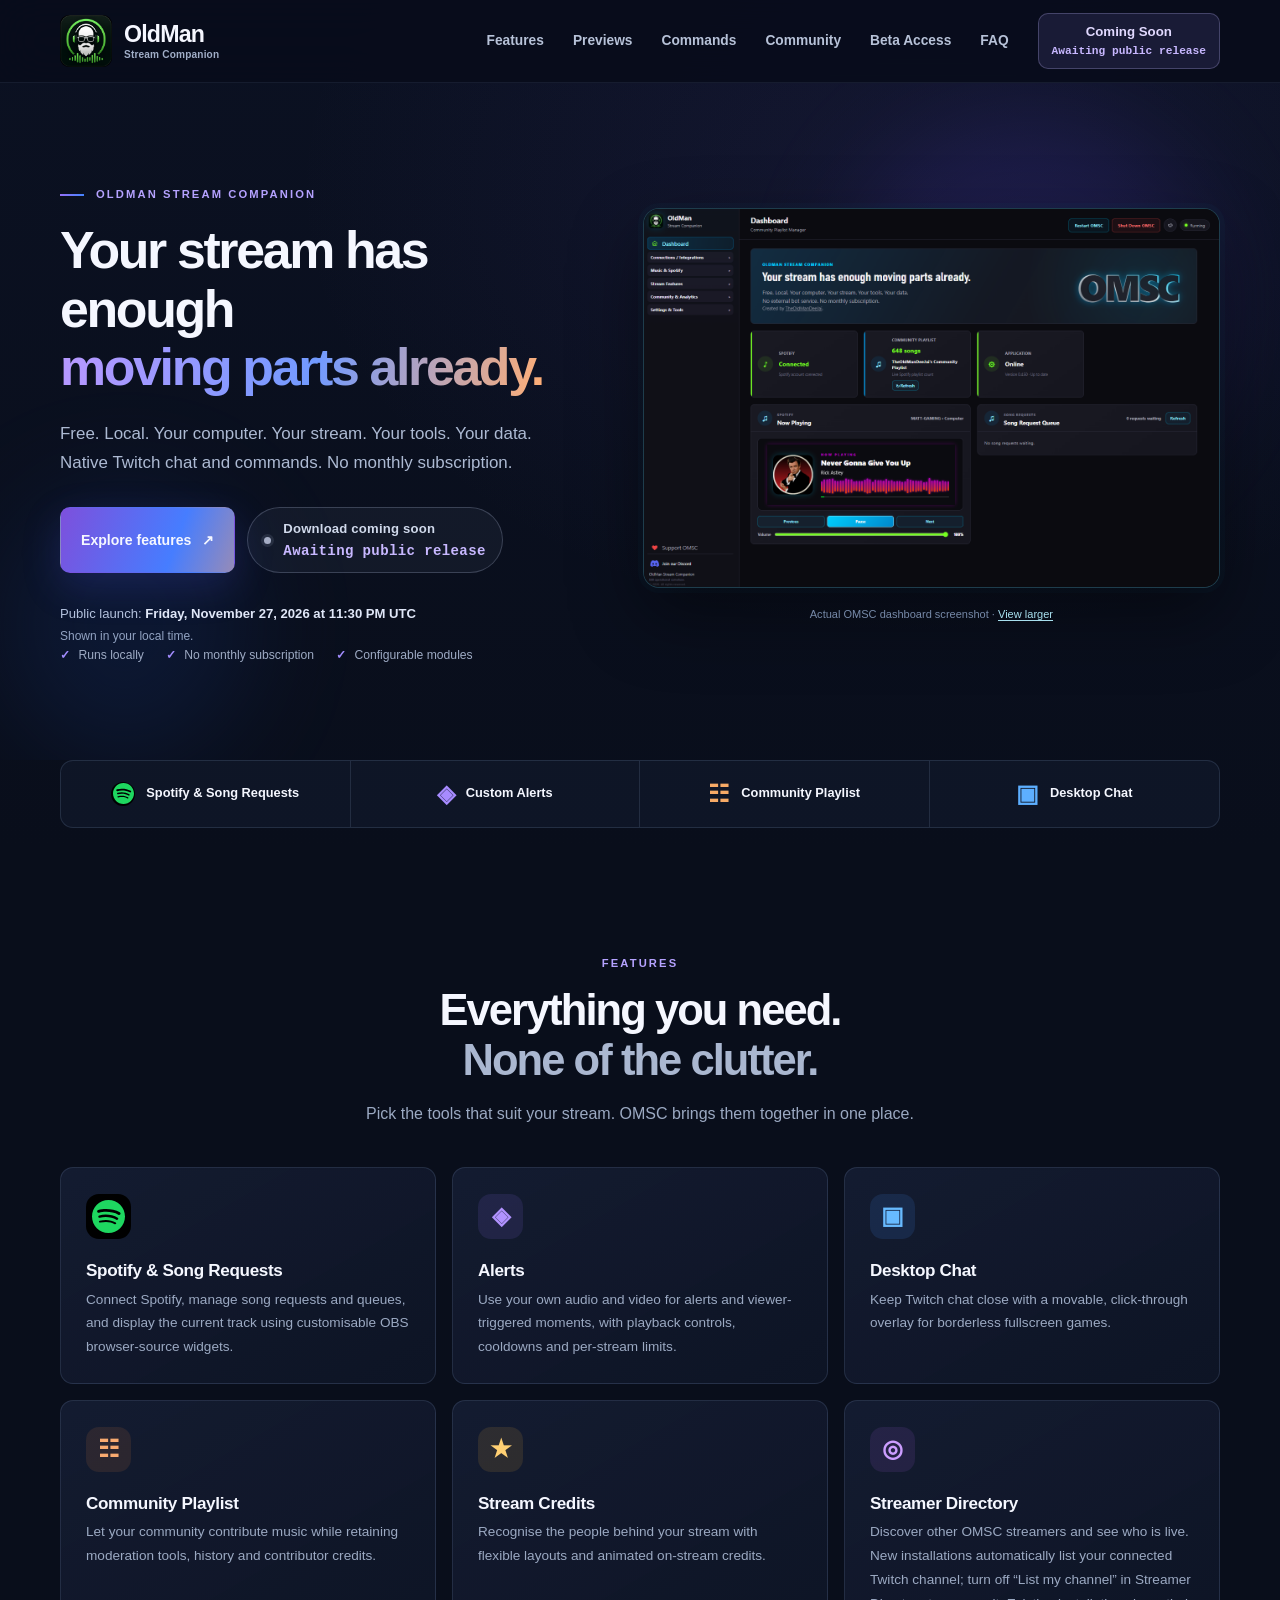
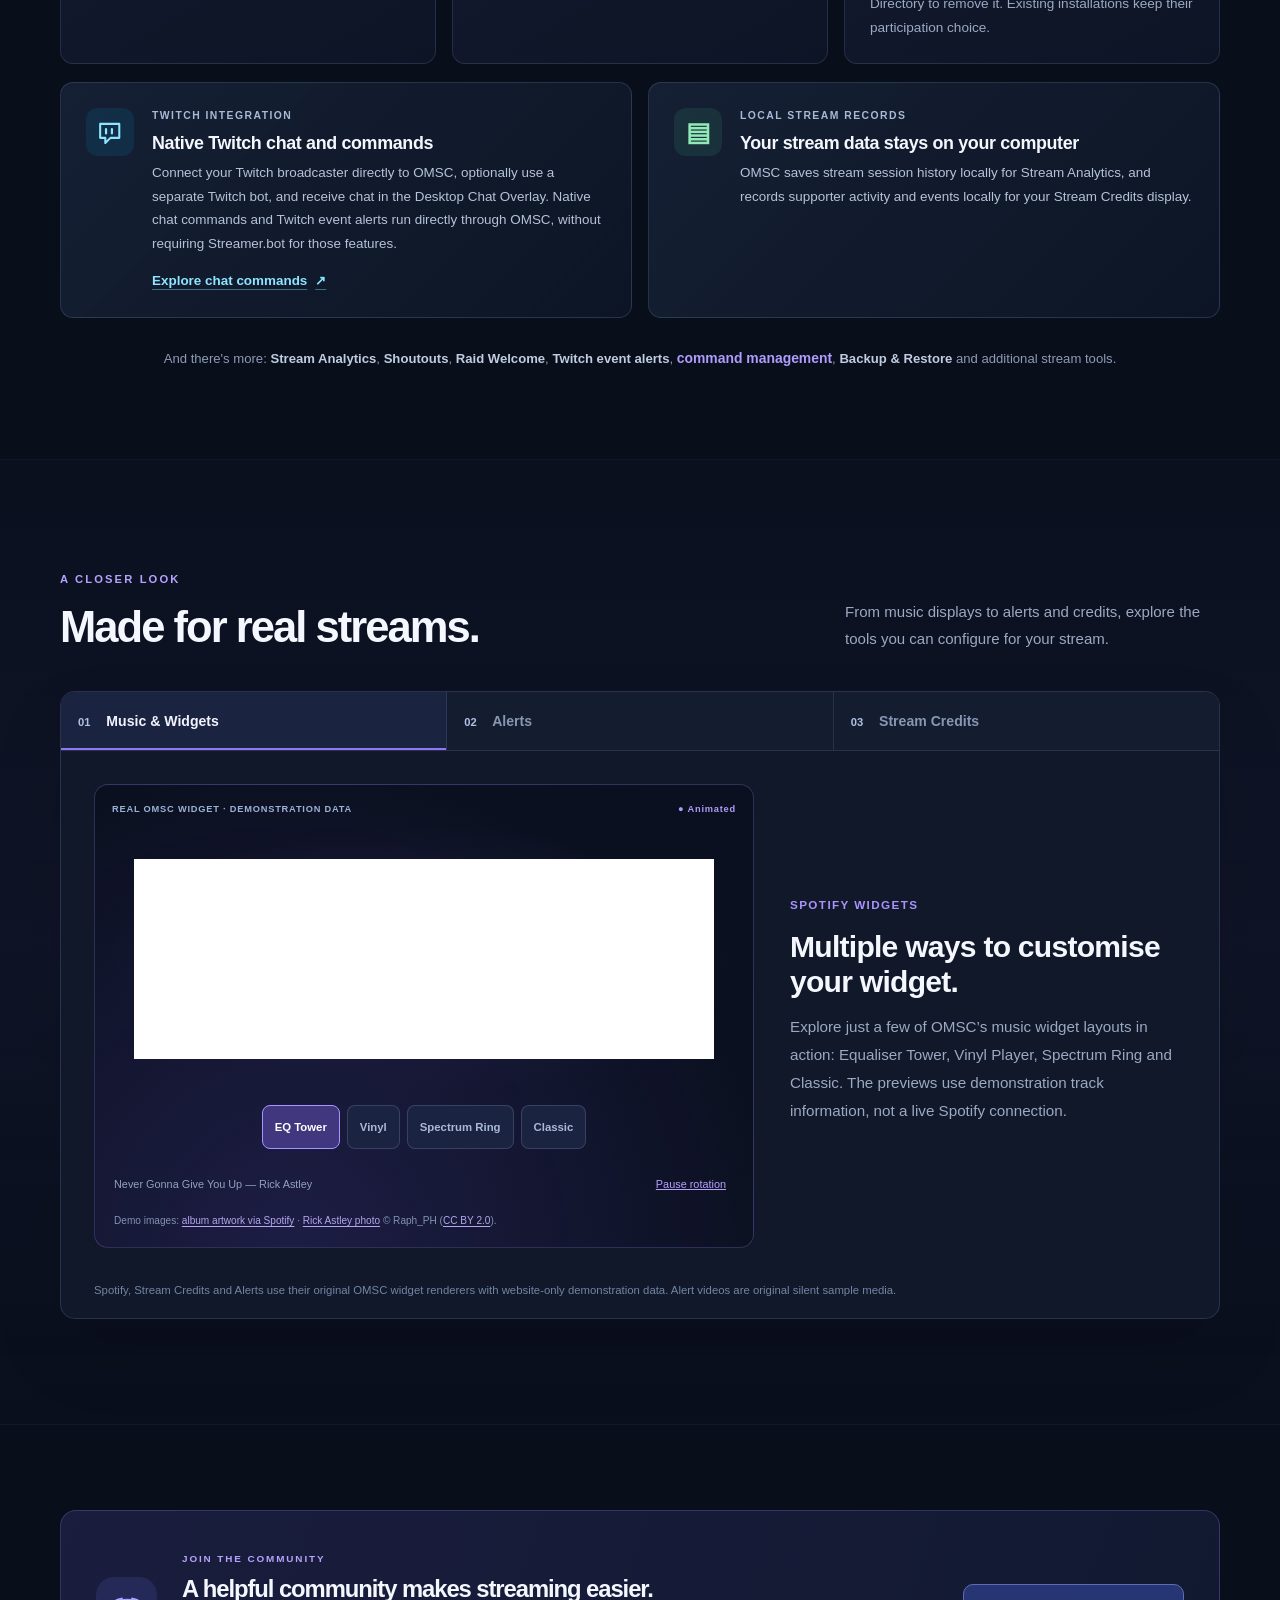
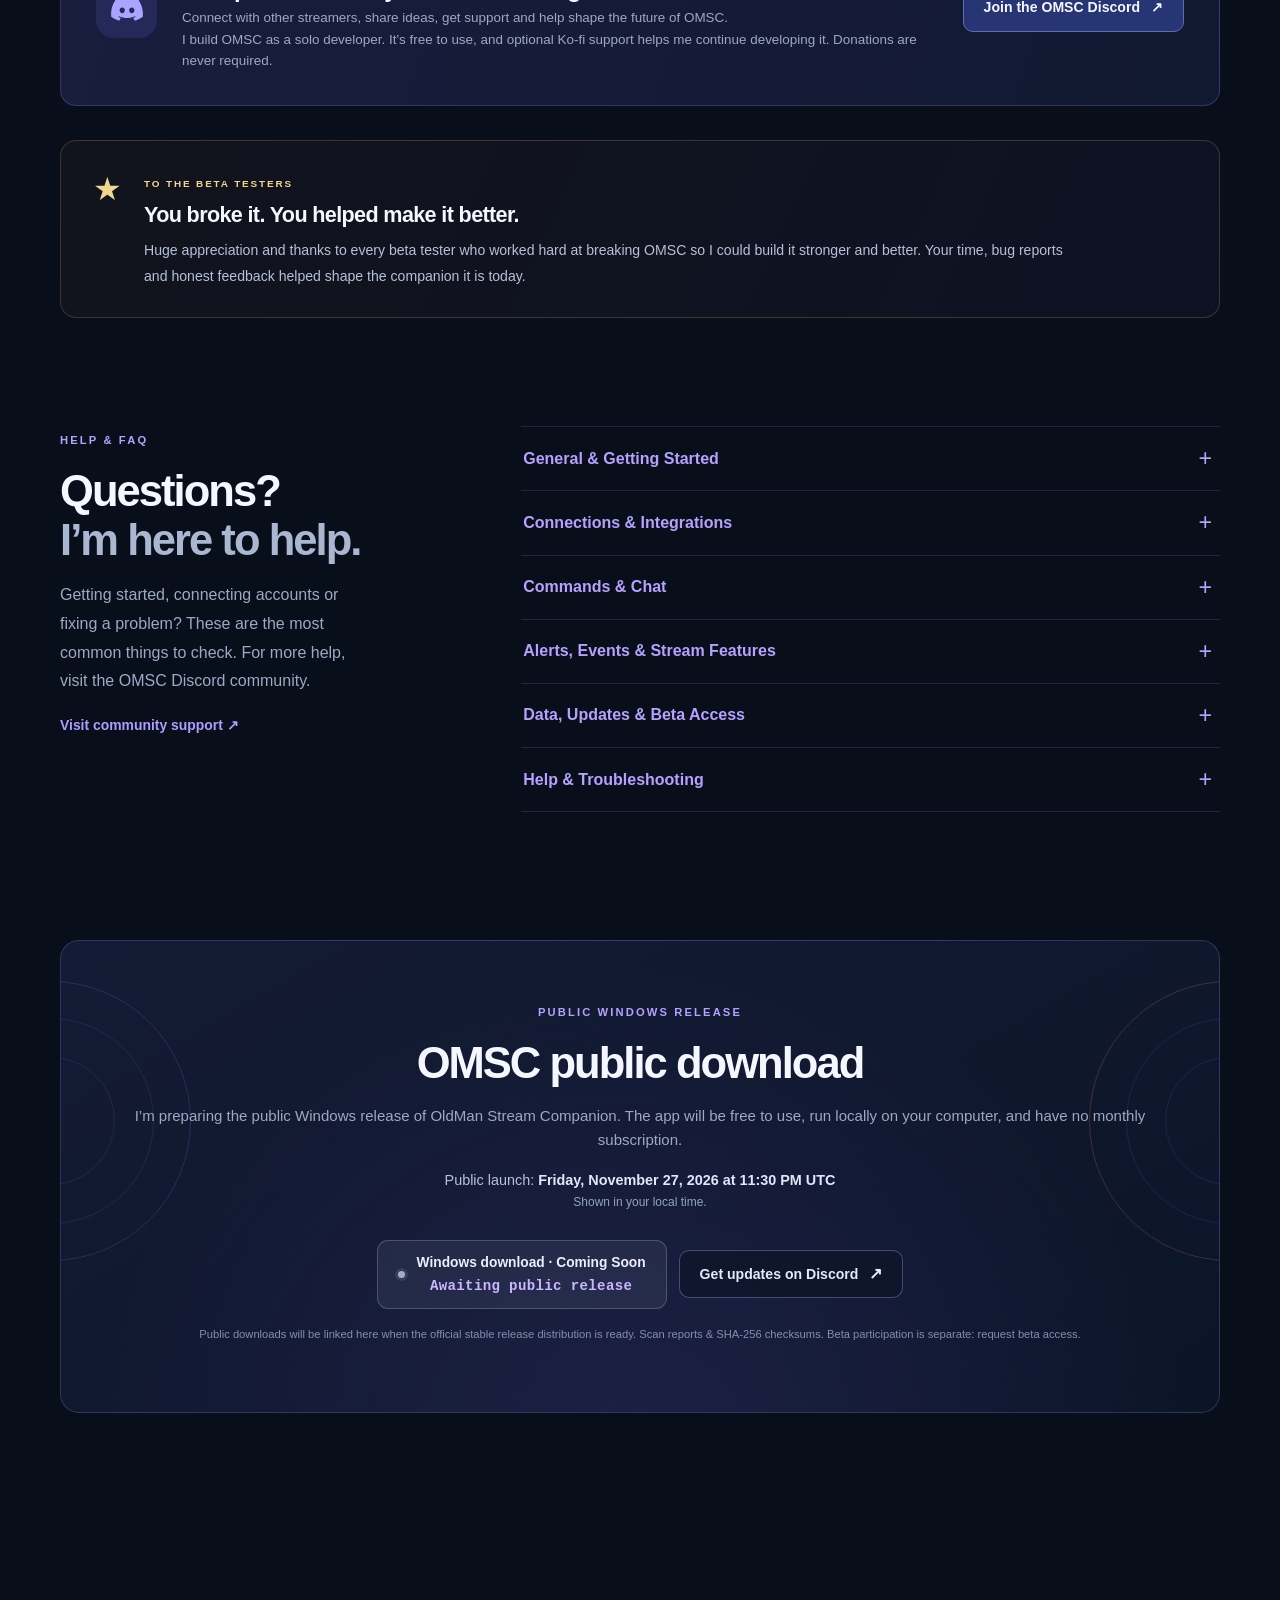
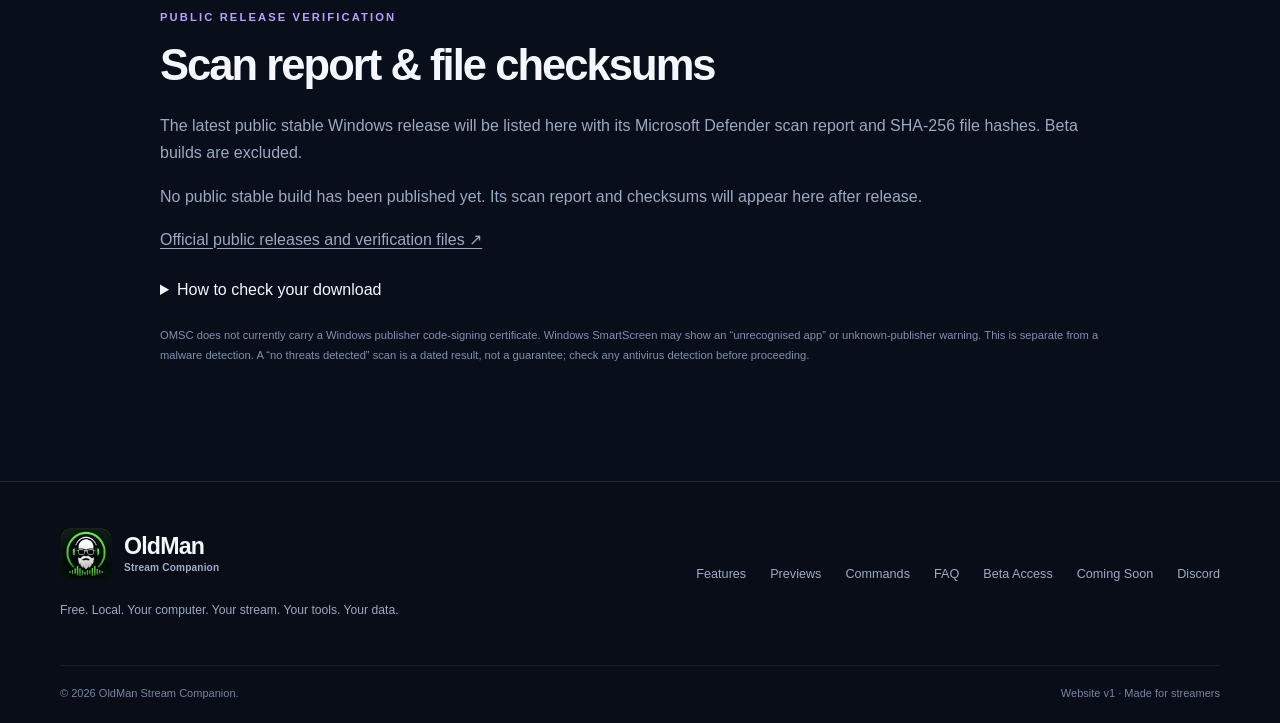
==== commit c3b02b87: "Align launch website with solo developer voice and public defaults" ====
--- a/index.html
+++ b/index.html
@@ -13,13 +13,13 @@
   <link rel="canonical" href="https://www.oldmanstreamcompanion.com/">
   <link rel="icon" href="assets/omsc-favicon.png" type="image/png">
   <link rel="stylesheet" href="styles.css?v=beta-thanks-1">
-  <script defer src="main.js?v=a11y-1"></script>
+  <script defer src="main.js?v=release-review-1"></script>
   <script defer src="/public-release-data.js?v=1"></script>
   <script defer src="/release-security.js?v=mirror-1"></script>
   <link rel="stylesheet" href="/launch-countdown.css?v=launch-release-1">
   <script defer src="/launch-countdown.js?v=launch-release-1"></script>
   <link rel="stylesheet" href="/launch-release.css?v=3">
-  <script defer src="/launch-release.js?v=mirror-1"></script>
+  <script defer src="/launch-release.js?v=release-review-1"></script>
   <title>Your stream has enough moving parts already. | OldMan Stream Companion</title>
 </head>
 <body>
@@ -90,7 +90,7 @@
         <article class="feature-card"><div class="feature-symbol symbol-chat">▣</div><h3>Desktop Chat</h3><p>Keep Twitch chat close with a movable, click-through overlay for borderless fullscreen games.</p></article>
         <article class="feature-card"><div class="feature-symbol symbol-playlist">☷</div><h3>Community Playlist</h3><p>Let your community contribute music while retaining moderation tools, history and contributor credits.</p></article>
         <article class="feature-card"><div class="feature-symbol symbol-credits">★</div><h3>Stream Credits</h3><p>Recognise the people behind your stream with flexible layouts and animated on-stream credits.</p></article>
-        <article class="feature-card"><div class="feature-symbol symbol-directory">◎</div><h3>Streamer Directory</h3><p>Choose whether to appear in the opt-in streamer directory, discover other participating streamers and see who is live.</p></article>
+        <article class="feature-card"><div class="feature-symbol symbol-directory">◎</div><h3>Streamer Directory</h3><p>Discover other OMSC streamers and see who is live. New installations automatically list your connected Twitch channel; turn off “List my channel” in Streamer Directory to remove it. Existing installations keep their participation choice.</p></article>
       </div>
       <div class="omsc-capability-highlights" aria-label="Native Twitch chat and local stream data">
         <article class="omsc-capability-card">
@@ -175,17 +175,17 @@
       <p class="preview-note">Spotify, Stream Credits and Alerts use their original OMSC widget renderers with website-only demonstration data. Alert videos are original silent sample media.</p>
     </div></div></section>
 
-    <section id="community" class="community-section"><div class="container community-panel"><div class="community-icon" aria-hidden="true"><svg viewBox="0 0 32 32" fill="currentColor"><path d="M26.5 7.8A24.8 24.8 0 0 0 20.4 6l-.7 1.5a22.3 22.3 0 0 0-7.4 0L11.6 6a24.8 24.8 0 0 0-6.1 1.8C1.7 13.4.6 18.9 1.1 24.3a24.8 24.8 0 0 0 7.5 3.8l1.6-2.6a15.9 15.9 0 0 1-2.4-1.2l.6-.5c4.8 2.3 10.5 2.3 15.2 0l.6.5a15.9 15.9 0 0 1-2.4 1.2l1.6 2.6a24.8 24.8 0 0 0 7.5-3.8c.7-6.2-1.3-11.7-4.4-16.5ZM11.5 20.9c-1.4 0-2.5-1.2-2.5-2.7 0-1.4 1.1-2.6 2.5-2.6s2.5 1.2 2.5 2.6c0 1.5-1.1 2.7-2.5 2.7Zm9 0c-1.4 0-2.5-1.2-2.5-2.7 0-1.4 1.1-2.6 2.5-2.6s2.5 1.2 2.5 2.6c0 1.5-1.1 2.7-2.5 2.7Z"/></svg></div><div class="community-copy"><span class="eyebrow">JOIN OUR COMMUNITY</span><h2>Life’s easier when we work together.</h2><p>Connect with other streamers, share ideas, get support and help shape the future of OMSC.</p></div><a class="btn btn-community" href="https://discord.gg/SG4fTGx7cP" target="_blank" rel="noopener noreferrer">Join our Discord <span aria-hidden="true">↗</span></a></div></section>
-
-    <section class="beta-thanks" aria-labelledby="beta-thanks-title"><div class="container beta-thanks-panel"><span class="beta-thanks-star" aria-hidden="true">★</span><div><span class="eyebrow">TO OUR BETA TESTERS</span><h2 id="beta-thanks-title">You broke it. You helped make it better.</h2><p>Huge appreciation and thanks to all our beta testers, who worked hard at breaking OMSC so we could build it stronger and better. Your time, bug reports and honest feedback helped shape the companion it is today.</p></div></div></section>
-
-    <section id="faq" class="faq-section section-spacing"><div class="container faq-grid"><div><span class="eyebrow">HELP &amp; FAQ</span><h2>Questions?<br><span class="muted-heading">We've got you.</span></h2><p>Getting started, connecting accounts or fixing a problem? These are the most common things to check. For more help, visit our Discord community.</p><a class="text-link" href="https://discord.gg/SG4fTGx7cP" target="_blank" rel="noopener noreferrer">Visit community support <span aria-hidden="true">↗</span></a></div><div class="faq-list">
+    <section id="community" class="community-section"><div class="container community-panel"><div class="community-icon" aria-hidden="true"><svg viewBox="0 0 32 32" fill="currentColor"><path d="M26.5 7.8A24.8 24.8 0 0 0 20.4 6l-.7 1.5a22.3 22.3 0 0 0-7.4 0L11.6 6a24.8 24.8 0 0 0-6.1 1.8C1.7 13.4.6 18.9 1.1 24.3a24.8 24.8 0 0 0 7.5 3.8l1.6-2.6a15.9 15.9 0 0 1-2.4-1.2l.6-.5c4.8 2.3 10.5 2.3 15.2 0l.6.5a15.9 15.9 0 0 1-2.4 1.2l1.6 2.6a24.8 24.8 0 0 0 7.5-3.8c.7-6.2-1.3-11.7-4.4-16.5ZM11.5 20.9c-1.4 0-2.5-1.2-2.5-2.7 0-1.4 1.1-2.6 2.5-2.6s2.5 1.2 2.5 2.6c0 1.5-1.1 2.7-2.5 2.7Zm9 0c-1.4 0-2.5-1.2-2.5-2.7 0-1.4 1.1-2.6 2.5-2.6s2.5 1.2 2.5 2.6c0 1.5-1.1 2.7-2.5 2.7Z"/></svg></div><div class="community-copy"><span class="eyebrow">JOIN THE COMMUNITY</span><h2>A helpful community makes streaming easier.</h2><p>Connect with other streamers, share ideas, get support and help shape the future of OMSC.</p><p>I build OMSC as a solo developer. It’s free to use, and optional <a href="https://ko-fi.com/oldmansc" target="_blank" rel="noopener noreferrer">Ko-fi support</a> helps me continue developing it. Donations are never required.</p></div><a class="btn btn-community" href="https://discord.gg/SG4fTGx7cP" target="_blank" rel="noopener noreferrer">Join the OMSC Discord <span aria-hidden="true">↗</span></a></div></section>
+
+    <section class="beta-thanks" aria-labelledby="beta-thanks-title"><div class="container beta-thanks-panel"><span class="beta-thanks-star" aria-hidden="true">★</span><div><span class="eyebrow">TO THE BETA TESTERS</span><h2 id="beta-thanks-title">You broke it. You helped make it better.</h2><p>Huge appreciation and thanks to every beta tester who worked hard at breaking OMSC so I could build it stronger and better. Your time, bug reports and honest feedback helped shape the companion it is today.</p></div></div></section>
+
+    <section id="faq" class="faq-section section-spacing"><div class="container faq-grid"><div><span class="eyebrow">HELP &amp; FAQ</span><h2>Questions?<br><span class="muted-heading">I’m here to help.</span></h2><p>Getting started, connecting accounts or fixing a problem? These are the most common things to check. For more help, visit the OMSC Discord community.</p><a class="text-link" href="https://discord.gg/SG4fTGx7cP" target="_blank" rel="noopener noreferrer">Visit community support <span aria-hidden="true">↗</span></a></div><div class="faq-list">
       <details class="faq-group" name="faq-categories">
         <summary class="faq-category-summary"><span>General & Getting Started</span></summary>
         <div class="faq-category-questions">
         <details><summary>What is OldMan Stream Companion?</summary><p>OMSC is a Windows desktop companion for Twitch streamers. It brings together chat commands, OBS integration, Spotify and song requests, custom alerts, shoutouts, raid welcomes, stream credits, analytics and other tools in one application.</p></details>
-        <details><summary>Is OMSC free? Where can I download it?</summary><p>OMSC is designed to be free to use, without a monthly subscription. <span data-public-faq>The official public download section on this website will provide the stable Windows installer when public distribution is enabled.</span> Do not download installers from unofficial links. Beta participation is handled separately through <a href="/beta/">Beta Access</a>.</p></details>
-        <details><summary>Does OMSC require Streamer.bot?</summary><p>No. OMSC v0.4.50 uses native Twitch connections for its own chat commands and event handling. Streamer.bot is not required for these features. If you previously used Streamer.bot to run the same OMSC commands, disable those duplicate actions to avoid double responses. You can continue using Streamer.bot for unrelated automations.</p></details>
+        <details><summary>Is OMSC free? Where can I download it?</summary><p>OMSC is free to use, without a monthly subscription. <span data-public-faq>The official public download section on this website will provide the stable Windows installer when public distribution is enabled.</span> Do not download installers from unofficial links. Beta participation is handled separately through <a href="/beta/">Beta Access</a>.</p></details>
+        <details><summary>Does OMSC require Streamer.bot?</summary><p>No. OMSC uses native Twitch connections for its own chat commands and event handling. Streamer.bot is not required for these features. If you previously used Streamer.bot to run the same OMSC commands, disable those duplicate actions to avoid double responses. You can continue using Streamer.bot for unrelated automations.</p></details>
         </div>
       </details>
       <details class="faq-group" name="faq-categories">
@@ -193,8 +193,8 @@
         <div class="faq-category-questions">
         <details><summary>How do I connect my Twitch broadcaster and bot accounts?</summary><p>Open the Connections area in OMSC and authorise your broadcaster Twitch account. If you want OMSC chat messages to come from a different username, connect a separate Twitch bot account as well. These are distinct accounts and each needs its own authorisation. Check their connection status before testing commands.</p></details>
         <details><summary>How do I connect OBS?</summary><p>In OBS Studio, enable its WebSocket server and note the server port and password. Enter the matching connection details in OMSC's OBS connection settings, then test the connection with OBS running. For on-stream widgets, add the browser-source URL supplied by OMSC to the appropriate OBS scene.</p></details>
-        <details><summary>How do I connect Discord?</summary><p>Use OMSC's Discord connection settings and follow the authorisation or configuration prompts shown there. Discord integration is separate from your Twitch broadcaster and bot connections. Check the connection status in OMSC after setup.</p></details>
-        <details><summary>How do Spotify and song requests work?</summary><p>Connect Spotify in OMSC and configure the music and request features you want to use. Depending on your settings, viewers can request tracks through supported chat commands or Channel Point redeems. You can manage the request queue and use OBS browser-source widgets to show what's playing. Spotify account capabilities and playback availability still depend on Spotify.</p></details>
+        <details><summary>How do I connect Discord?</summary><p>For Stream Analytics summaries, create an incoming webhook in your Discord server’s channel integrations, then paste its URL into OMSC’s Stream Analytics Discord settings. You need permission to manage webhooks. Keep the webhook URL private; this is separate from connecting Twitch or joining the OMSC support server.</p></details>
+        <details><summary>How do Spotify and song requests work?</summary><p>Create or open your app in the <a href="https://developer.spotify.com/dashboard" target="_blank" rel="noopener noreferrer">Spotify Developer Dashboard</a>. In its settings, add <code>http://127.0.0.1:5171/api/spotify/callback</code> as the redirect URI, select <strong>Web API</strong> and save. Copy the <strong>Client ID</strong> from the app’s settings into OMSC; no Client Secret is needed. Follow Connections → Spotify → Setup guide in OMSC. Spotify requires Premium for Development Mode apps and playback controls. Viewers can request tracks through configured chat commands or Channel Point redeems.</p></details>
         </div>
       </details>
       <details class="faq-group" name="faq-categories">
@@ -215,7 +215,7 @@
       <details class="faq-group" name="faq-categories">
         <summary class="faq-category-summary"><span>Data, Updates & Beta Access</span></summary>
         <div class="faq-category-questions">
-        <details><summary>Where is my stream data stored? Can I back it up?</summary><p>OMSC keeps application settings and supported stream records locally on your Windows computer. Use the application's Backup &amp; Restore tools before major changes or reinstalling. Keep a separate copy of important backups and check that it matches the version you plan to use.</p></details>
+        <details><summary>Where is my stream data stored? Can I back it up?</summary><p>OMSC keeps application settings and stream records locally on your Windows computer. Optional usage statistics are on by default and can be switched off under Settings &amp; Tools → Help → Privacy &amp; Usage Statistics. Reports include app versions, saved module/style choices and pseudonymous identifiers for counting reporting accounts; they exclude chat messages, credentials and custom media. Public Streamer Directory listing is a separate setting: new installations list your connected Twitch channel by default, and you can remove it using “List my channel.” Use Backup &amp; Restore before major changes and keep a separate copy of important backups.</p></details>
         <details><summary>Can I roll back through the updater?</summary><p>No. The updater is intended for forward updates, not automatic downgrades. If an update causes a problem, check for a newer fix and contact OMSC support before attempting a manual reinstall. Preserve your settings backup.</p></details>
         <details><summary>How do I request beta access?</summary><p>In OMSC, open <strong>Help → Beta Access → Request Beta Participation</strong>. Submit your request with your connected Twitch identity and Discord username. Applications are reviewed; a request does not guarantee approval. See the <a href="/beta/">Beta Access page</a> for details.</p></details>
         </div>
@@ -228,7 +228,7 @@
       </details>
     </div></div></section>
 
-    <section id="download" class="download-section"><div class="container download-shell"><div class="download-decoration download-decoration-left" aria-hidden="true"></div><div class="download-decoration download-decoration-right" aria-hidden="true"></div><div class="download-content"><span class="eyebrow">PUBLIC WINDOWS RELEASE</span><h2 data-public-download-title>OMSC public download</h2><p data-public-download-copy>We're preparing the public Windows release of OldMan Stream Companion. The app will be free to use, run locally on your computer, and have no monthly subscription.</p><p class="launch-local-release">Public launch: <time data-launch-local datetime="2026-11-27T23:30:00Z">Saturday 28 November 2026, 10:00 am Adelaide (ACDT)</time><span class="launch-local-hint" data-launch-local-hint hidden>Shown in your local time.</span></p><div class="download-actions"><a class="btn btn-primary" data-public-installer data-launch-live hidden href="https://github.com/DeeJai1/OldMan-Stream-Companion-Public/releases">Download OMSC for Windows</a><span data-launch-pending class="launch-download-tag" role="status" data-launch-countdown><span class="launch-coming-soon-dot" aria-hidden="true"></span><span class="launch-countdown-copy"><span>Windows download · Coming Soon</span><span class="launch-countdown-value" aria-hidden="true"></span></span></span><a class="btn btn-outline" data-public-mirror hidden href="https://omsc-public-downloads.mattshoemark.workers.dev/installer">Backup download (Cloudflare)</a><a class="btn btn-outline" href="https://discord.gg/SG4fTGx7cP" target="_blank" rel="noopener noreferrer">Get updates on Discord <span aria-hidden="true">↗</span></a></div><p class="release-note" data-public-mirror-note hidden>GitHub blocked or unavailable? Use the Cloudflare backup. Both links provide the same version and installer SHA-256. No GitHub account is required.</p><p class="release-note"><span data-public-download-note>Public downloads will be linked here when the official stable release distribution is ready.</span> <a href="#release-security">Scan reports &amp; SHA-256 checksums</a>. Beta participation is separate: <a href="/beta/">request beta access</a>.</p></div></div></section>
+    <section id="download" class="download-section"><div class="container download-shell"><div class="download-decoration download-decoration-left" aria-hidden="true"></div><div class="download-decoration download-decoration-right" aria-hidden="true"></div><div class="download-content"><span class="eyebrow">PUBLIC WINDOWS RELEASE</span><h2 data-public-download-title>OMSC public download</h2><p data-public-download-copy>I’m preparing the public Windows release of OldMan Stream Companion. The app will be free to use, run locally on your computer, and have no monthly subscription.</p><p class="launch-local-release">Public launch: <time data-launch-local datetime="2026-11-27T23:30:00Z">Saturday 28 November 2026, 10:00 am Adelaide (ACDT)</time><span class="launch-local-hint" data-launch-local-hint hidden>Shown in your local time.</span></p><div class="download-actions"><a class="btn btn-primary" data-public-installer data-launch-live hidden href="https://github.com/DeeJai1/OldMan-Stream-Companion-Public/releases">Download OMSC for Windows</a><span data-launch-pending class="launch-download-tag" role="status" data-launch-countdown><span class="launch-coming-soon-dot" aria-hidden="true"></span><span class="launch-countdown-copy"><span>Windows download · Coming Soon</span><span class="launch-countdown-value" aria-hidden="true"></span></span></span><a class="btn btn-outline" data-public-mirror hidden href="https://omsc-public-downloads.mattshoemark.workers.dev/installer">Backup download (Cloudflare)</a><a class="btn btn-outline" href="https://discord.gg/SG4fTGx7cP" target="_blank" rel="noopener noreferrer">Get updates on Discord <span aria-hidden="true">↗</span></a></div><p class="release-note" data-public-mirror-note hidden>GitHub blocked or unavailable? Use the Cloudflare backup. Both links provide the same version and installer SHA-256. No GitHub account is required.</p><p class="release-note"><span data-public-download-note>Public downloads will be linked here when the official stable release distribution is ready.</span> <a href="#release-security">Scan reports &amp; SHA-256 checksums</a>. Beta participation is separate: <a href="/beta/">request beta access</a>.</p></div></div></section>
 
     <section id="release-security" class="section-spacing"><div class="container release-security-shell">
       <span class="eyebrow">PUBLIC RELEASE VERIFICATION</span><h2>Scan report &amp; file checksums</h2>
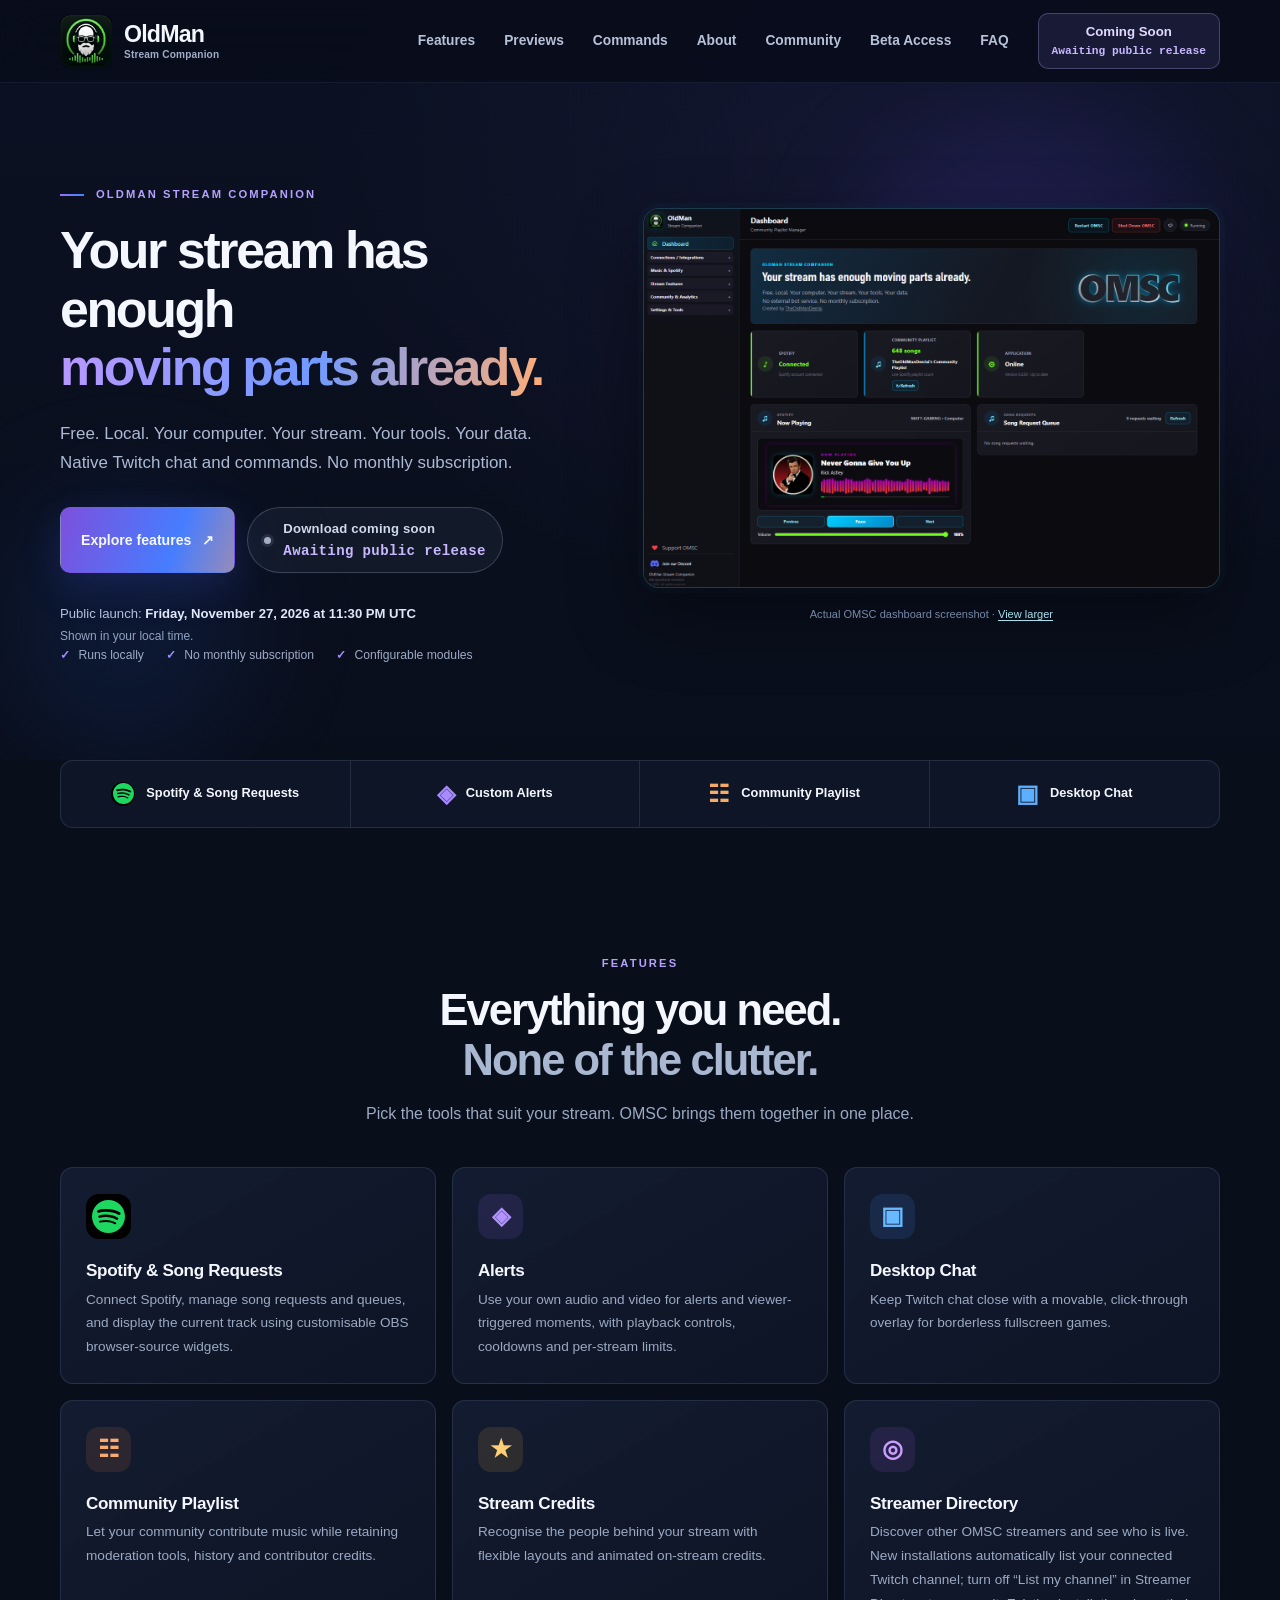
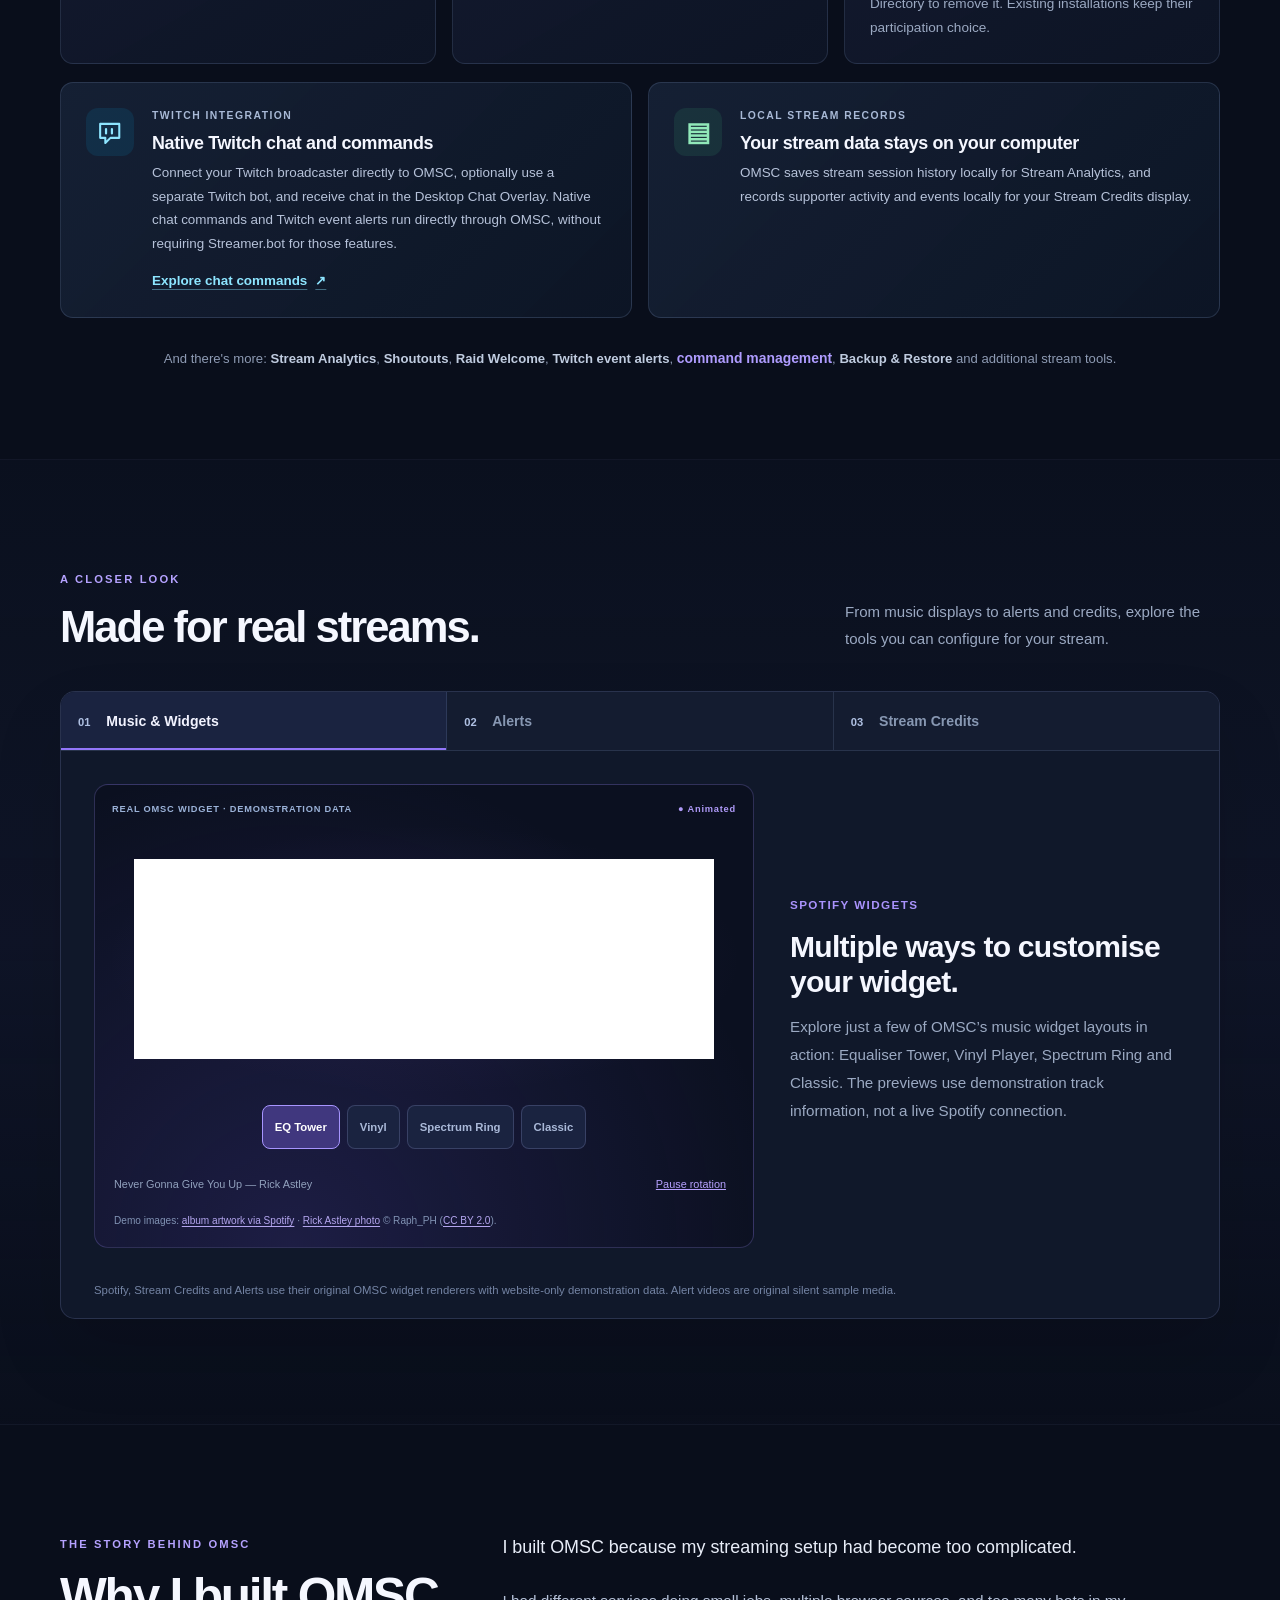
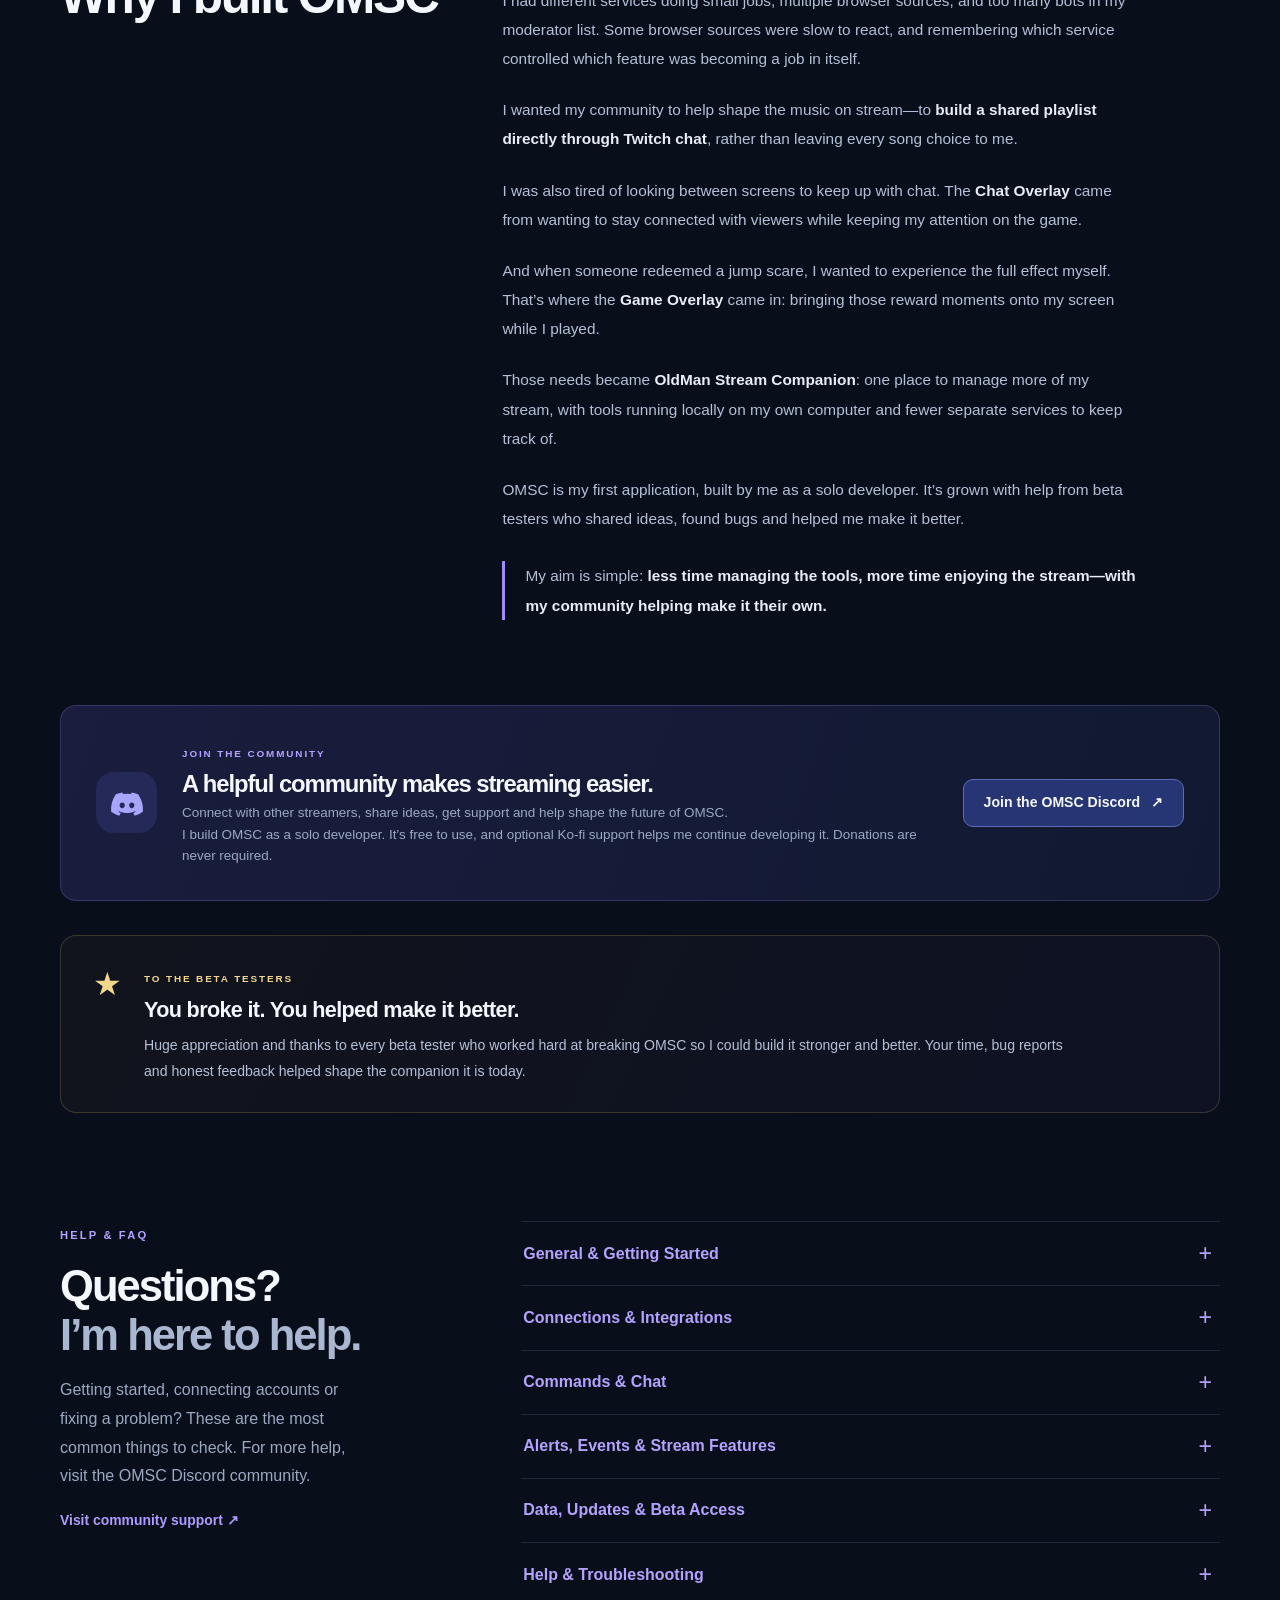
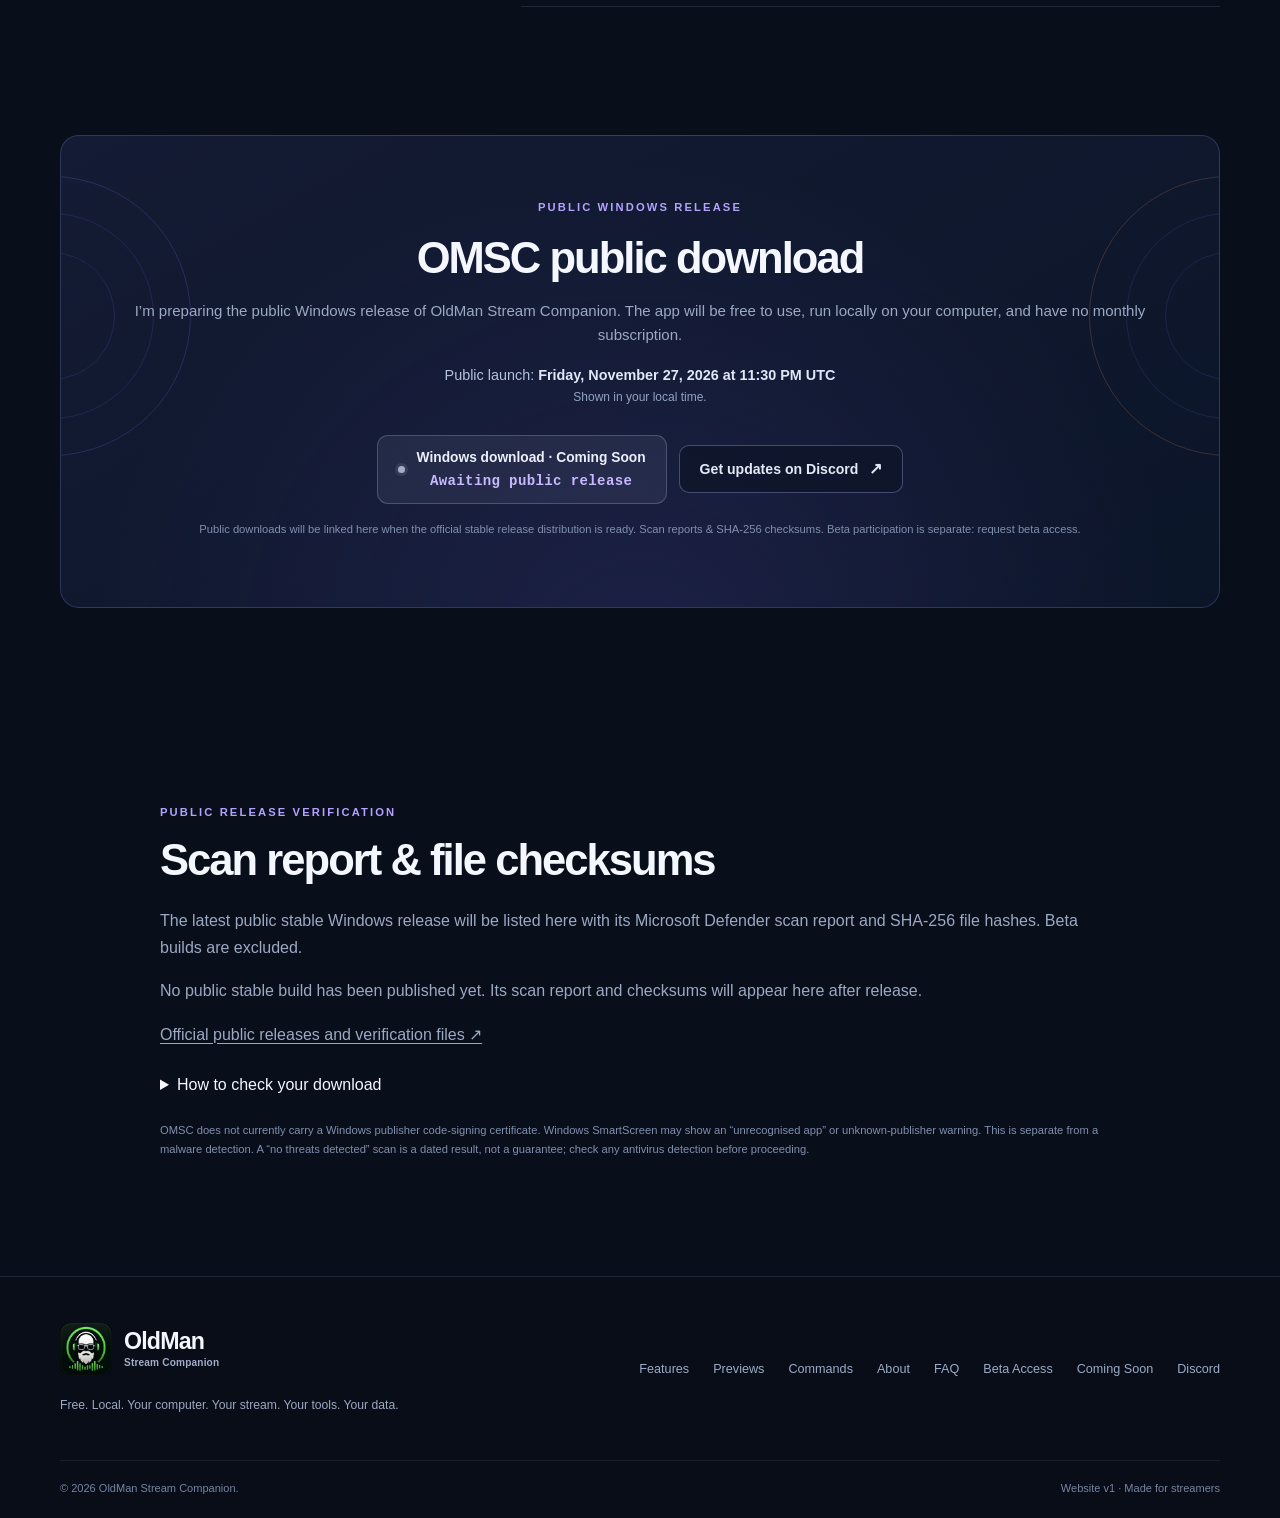
==== commit 1fe33c56: "Add the personal story behind OMSC to the homepage" ====
--- a/index.html
+++ b/index.html
@@ -34,7 +34,7 @@
       <nav id="site-nav" class="site-nav" aria-label="Main navigation">
         <a href="#features">Features</a>
         <a href="#preview">Previews</a>
-        <a href="/commands/">Commands</a>
+        <a href="/commands/">Commands</a><a href="#about">About</a>
         <a href="#community">Community</a>
         <a href="/beta/">Beta Access</a>
         <a href="#faq">FAQ</a>
@@ -175,6 +175,22 @@
       <p class="preview-note">Spotify, Stream Credits and Alerts use their original OMSC widget renderers with website-only demonstration data. Alert videos are original silent sample media.</p>
     </div></div></section>
 
+    <section id="about" class="about-section section-spacing" aria-labelledby="about-title">
+      <div class="container about-grid">
+        <div class="about-heading"><span class="eyebrow">THE STORY BEHIND OMSC</span><h2 id="about-title">Why I built OMSC</h2></div>
+        <div class="about-story">
+          <p class="about-intro">I built OMSC because my streaming setup had become too complicated.</p>
+          <p>I had different services doing small jobs, multiple browser sources, and too many bots in my moderator list. Some browser sources were slow to react, and remembering which service controlled which feature was becoming a job in itself.</p>
+          <p>I wanted my community to help shape the music on stream—to <strong>build a shared playlist directly through Twitch chat</strong>, rather than leaving every song choice to me.</p>
+          <p>I was also tired of looking between screens to keep up with chat. The <strong>Chat Overlay</strong> came from wanting to stay connected with viewers while keeping my attention on the game.</p>
+          <p>And when someone redeemed a jump scare, I wanted to experience the full effect myself. That’s where the <strong>Game Overlay</strong> came in: bringing those reward moments onto my screen while I played.</p>
+          <p>Those needs became <strong>OldMan Stream Companion</strong>: one place to manage more of my stream, with tools running locally on my own computer and fewer separate services to keep track of.</p>
+          <p>OMSC is my first application, built by me as a solo developer. It’s grown with help from beta testers who shared ideas, found bugs and helped me make it better.</p>
+          <p class="about-aim">My aim is simple: <strong>less time managing the tools, more time enjoying the stream—with my community helping make it their own.</strong></p>
+        </div>
+      </div>
+    </section>
+
     <section id="community" class="community-section"><div class="container community-panel"><div class="community-icon" aria-hidden="true"><svg viewBox="0 0 32 32" fill="currentColor"><path d="M26.5 7.8A24.8 24.8 0 0 0 20.4 6l-.7 1.5a22.3 22.3 0 0 0-7.4 0L11.6 6a24.8 24.8 0 0 0-6.1 1.8C1.7 13.4.6 18.9 1.1 24.3a24.8 24.8 0 0 0 7.5 3.8l1.6-2.6a15.9 15.9 0 0 1-2.4-1.2l.6-.5c4.8 2.3 10.5 2.3 15.2 0l.6.5a15.9 15.9 0 0 1-2.4 1.2l1.6 2.6a24.8 24.8 0 0 0 7.5-3.8c.7-6.2-1.3-11.7-4.4-16.5ZM11.5 20.9c-1.4 0-2.5-1.2-2.5-2.7 0-1.4 1.1-2.6 2.5-2.6s2.5 1.2 2.5 2.6c0 1.5-1.1 2.7-2.5 2.7Zm9 0c-1.4 0-2.5-1.2-2.5-2.7 0-1.4 1.1-2.6 2.5-2.6s2.5 1.2 2.5 2.6c0 1.5-1.1 2.7-2.5 2.7Z"/></svg></div><div class="community-copy"><span class="eyebrow">JOIN THE COMMUNITY</span><h2>A helpful community makes streaming easier.</h2><p>Connect with other streamers, share ideas, get support and help shape the future of OMSC.</p><p>I build OMSC as a solo developer. It’s free to use, and optional <a href="https://ko-fi.com/oldmansc" target="_blank" rel="noopener noreferrer">Ko-fi support</a> helps me continue developing it. Donations are never required.</p></div><a class="btn btn-community" href="https://discord.gg/SG4fTGx7cP" target="_blank" rel="noopener noreferrer">Join the OMSC Discord <span aria-hidden="true">↗</span></a></div></section>
 
     <section class="beta-thanks" aria-labelledby="beta-thanks-title"><div class="container beta-thanks-panel"><span class="beta-thanks-star" aria-hidden="true">★</span><div><span class="eyebrow">TO THE BETA TESTERS</span><h2 id="beta-thanks-title">You broke it. You helped make it better.</h2><p>Huge appreciation and thanks to every beta tester who worked hard at breaking OMSC so I could build it stronger and better. Your time, bug reports and honest feedback helped shape the companion it is today.</p></div></div></section>
@@ -239,6 +255,6 @@
       <p class="release-note">OMSC does not currently carry a Windows publisher code-signing certificate. Windows SmartScreen may show an “unrecognised app” or unknown-publisher warning. This is separate from a malware detection. A “no threats detected” scan is a dated result, not a guarantee; check any antivirus detection before proceeding.</p>
     </div></section>
   </main>
-  <footer class="footer"><div class="container footer-main"><div class="footer-brand"><div class="brand"><span class="brand-mark" aria-hidden="true"></span><span class="brand-wordmark"><strong>OldMan</strong><small>Stream Companion</small></span></div><p>Free. Local. Your computer. Your stream. Your tools. Your data.</p></div><nav aria-label="Footer navigation"><a href="#features">Features</a><a href="#preview">Previews</a><a href="/commands/">Commands</a><a href="#faq">FAQ</a><a href="/beta/">Beta Access</a><a href="#download" data-public-nav>Coming Soon</a><a href="https://discord.gg/SG4fTGx7cP" target="_blank" rel="noopener noreferrer">Discord</a></nav></div><div class="container footer-bottom"><span>© <span id="year">2026</span> OldMan Stream Companion.</span><span>Website v1 · Made for streamers</span></div></footer>
+  <footer class="footer"><div class="container footer-main"><div class="footer-brand"><div class="brand"><span class="brand-mark" aria-hidden="true"></span><span class="brand-wordmark"><strong>OldMan</strong><small>Stream Companion</small></span></div><p>Free. Local. Your computer. Your stream. Your tools. Your data.</p></div><nav aria-label="Footer navigation"><a href="#features">Features</a><a href="#preview">Previews</a><a href="/commands/">Commands</a><a href="#about">About</a><a href="#faq">FAQ</a><a href="/beta/">Beta Access</a><a href="#download" data-public-nav>Coming Soon</a><a href="https://discord.gg/SG4fTGx7cP" target="_blank" rel="noopener noreferrer">Discord</a></nav></div><div class="container footer-bottom"><span>© <span id="year">2026</span> OldMan Stream Companion.</span><span>Website v1 · Made for streamers</span></div></footer>
 </body>
 </html>
--- a/styles.css
+++ b/styles.css
@@ -323,3 +323,6 @@
 
 /* A permanent thank-you to the people who helped shape OMSC. */
 .beta-thanks{padding-top:24px}.beta-thanks-panel{display:flex;align-items:flex-start;gap:22px;padding:28px 32px;border:1px solid #b99a6240;border-radius:16px;background:linear-gradient(115deg,#d2a34d0b,#8b6be90b)}.beta-thanks-star{flex-shrink:0;font-size:2rem;line-height:1.25;color:#f2d68e}.beta-thanks .eyebrow{font-size:.62rem;color:#f2d68e}.beta-thanks h2{font-size:1.35rem;margin:8px 0 10px;letter-spacing:-.03em}.beta-thanks p{font-size:.88rem;line-height:1.85;margin:0;max-width:940px;color:#b5c1d8}@media(max-width:520px){.beta-thanks-panel{padding:23px 20px;gap:14px}.beta-thanks-star{font-size:1.4rem}.beta-thanks h2{font-size:1.15rem}.beta-thanks p{font-size:.82rem}}
+
+/* The developer's story: a readable text column, stacked on smaller screens. */
+.about-section{padding-bottom:0}.about-grid{display:grid;grid-template-columns:minmax(0,.7fr) minmax(0,1.3fr);gap:56px;align-items:start}.about-heading h2{margin:14px 0 0;font-size:clamp(2rem,4vw,3.1rem);line-height:1.12;letter-spacing:-.045em}.about-story{min-width:0;max-width:72ch}.about-story p{margin:0 0 22px;line-height:1.9;color:#b5c1d8;font-size:.96rem}.about-story .about-intro{font-size:1.12rem;color:#e8edf8}.about-story strong{color:#e8edf8}.about-story .about-aim{margin:28px 0 0;padding-left:20px;border-left:3px solid #a48bfa}@media(max-width:800px){.about-grid{grid-template-columns:1fr;gap:26px}.about-story p{font-size:.9rem}.about-story .about-intro{font-size:1.02rem}}
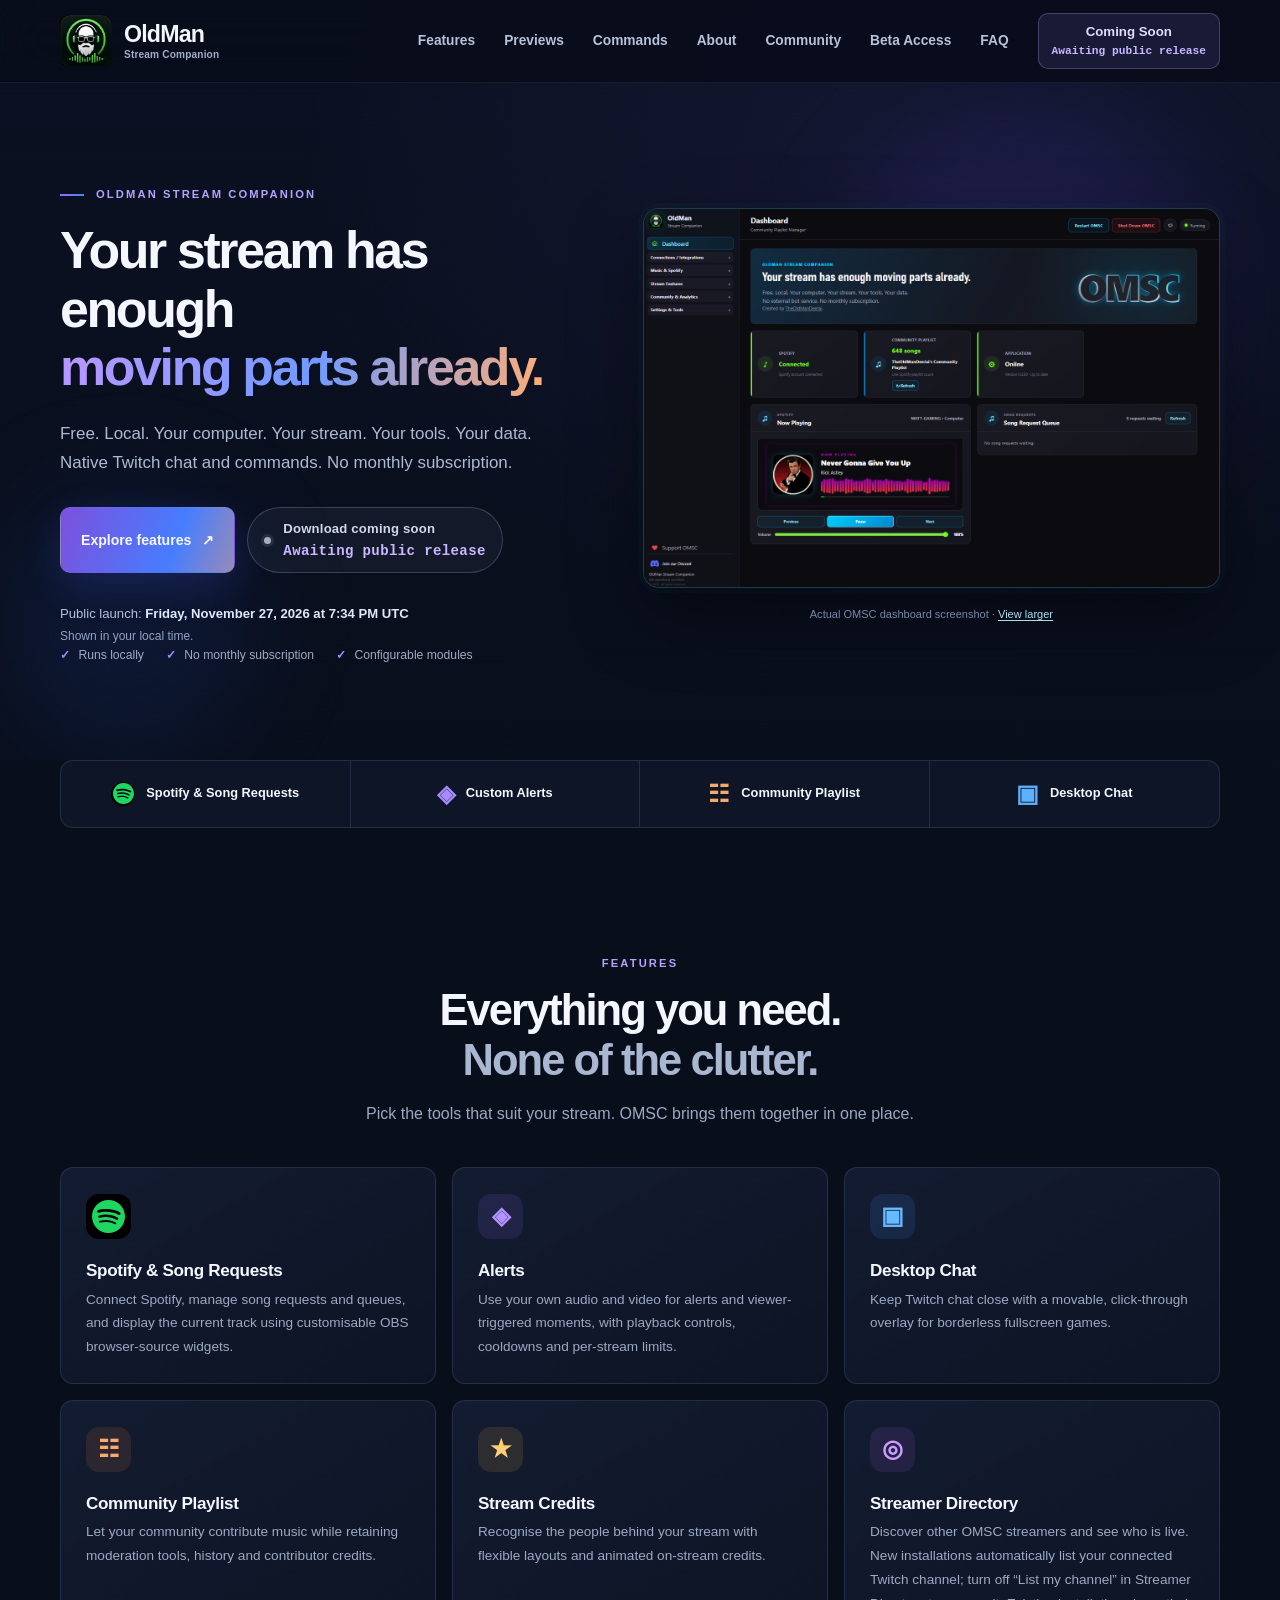
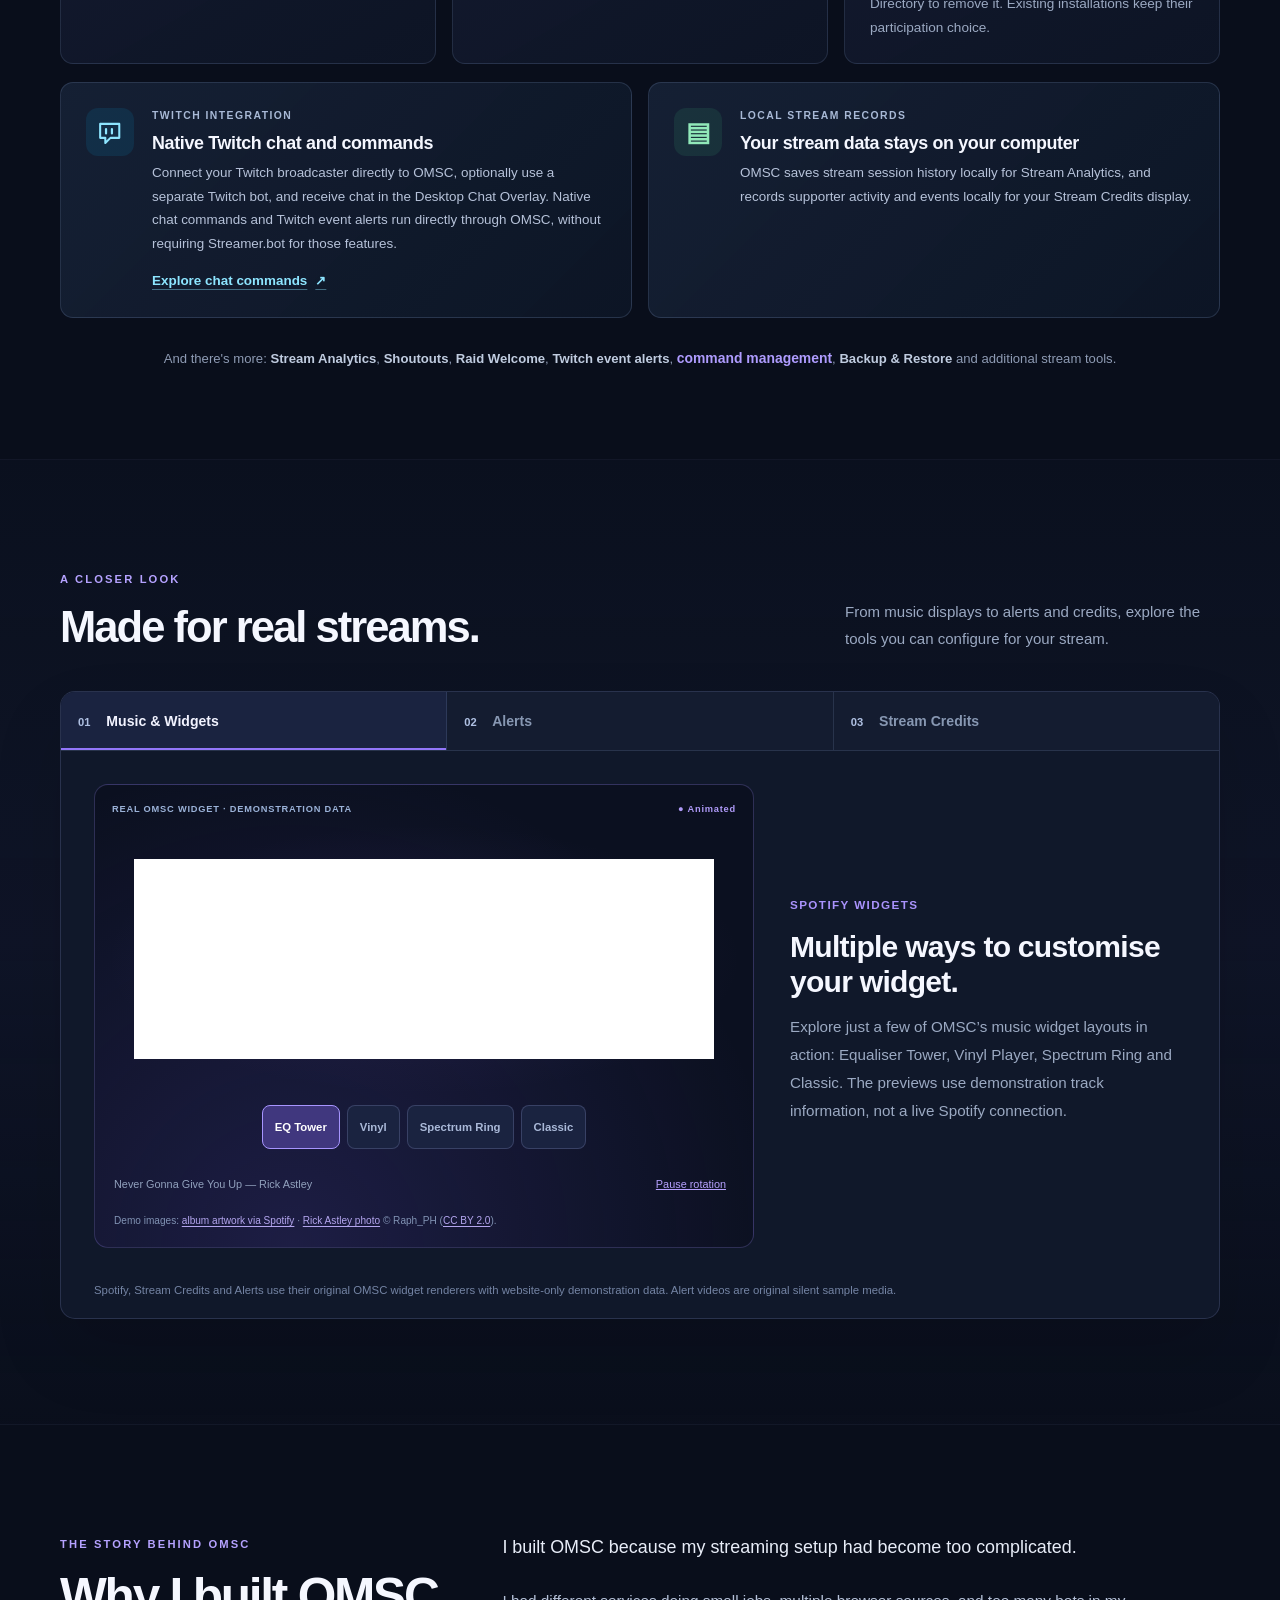
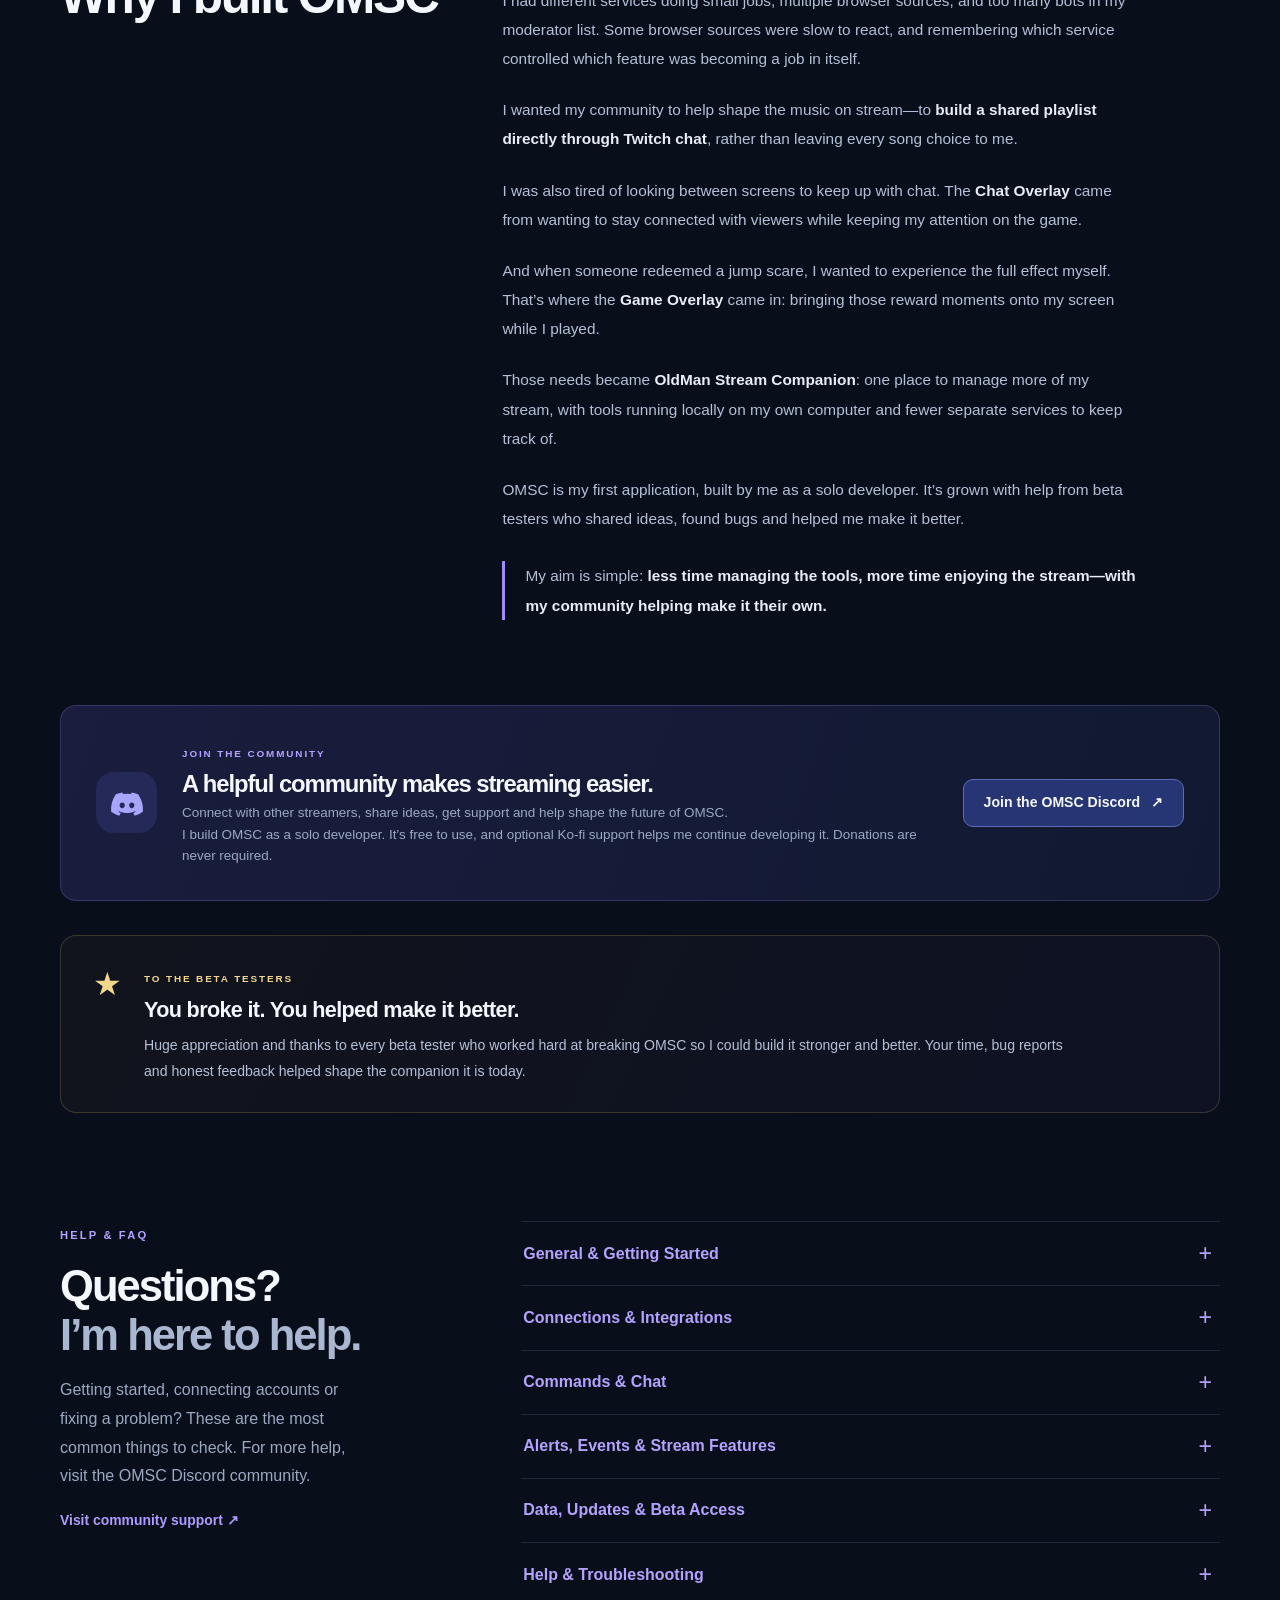
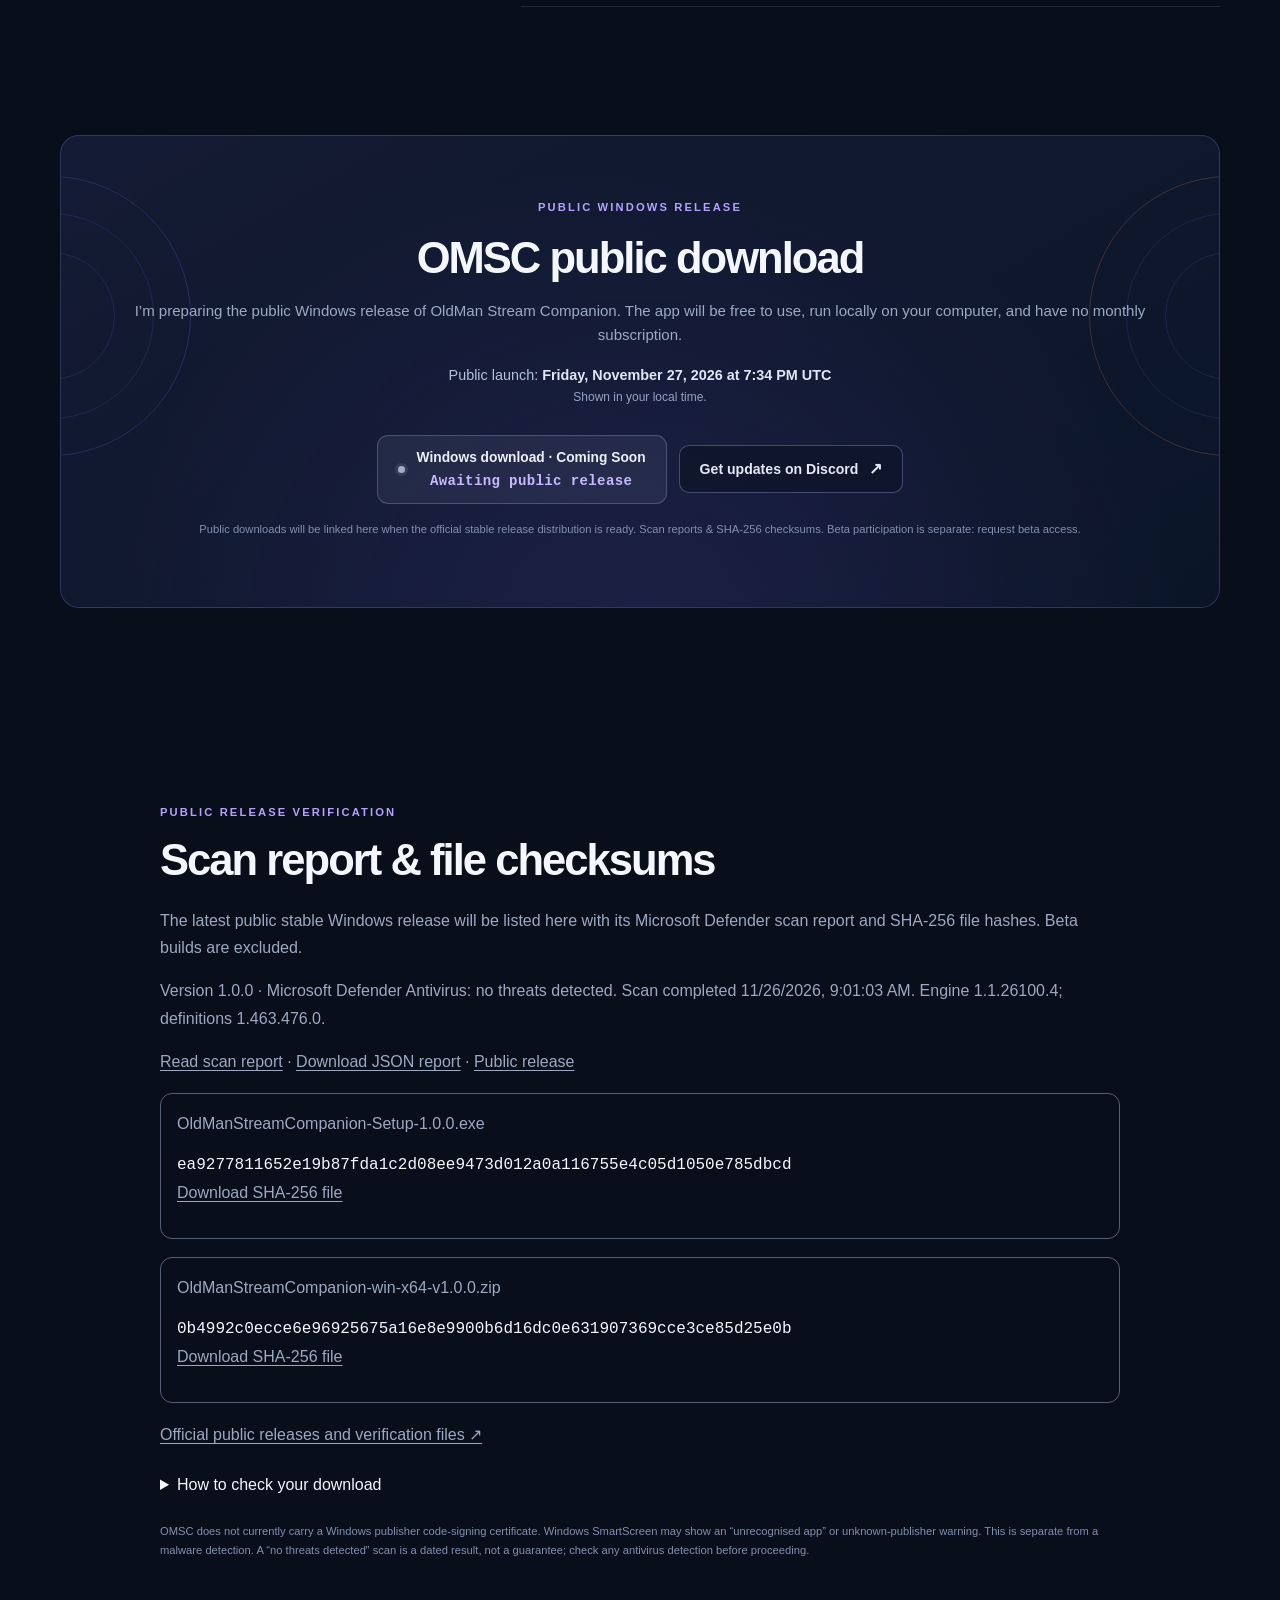
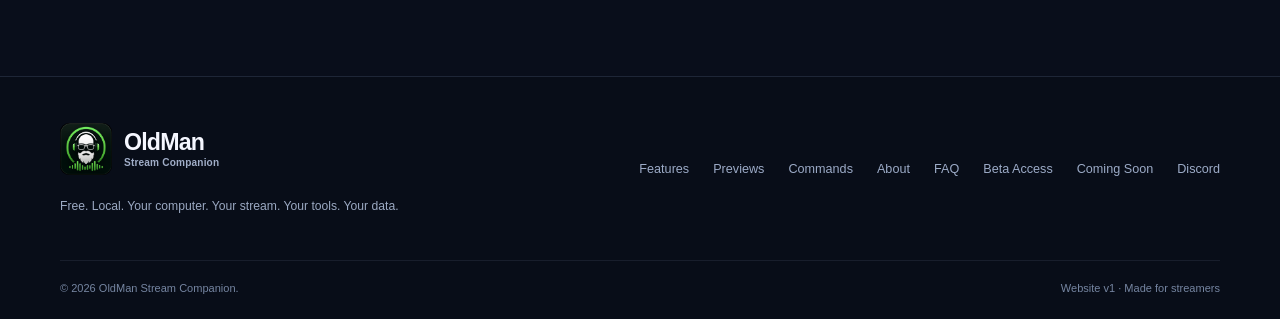
==== commit 087d97a9: "Activate the public launch website at the published release time" ====
--- a/index.html
+++ b/index.html
@@ -17,9 +17,9 @@
   <script defer src="/public-release-data.js?v=1"></script>
   <script defer src="/release-security.js?v=mirror-1"></script>
   <link rel="stylesheet" href="/launch-countdown.css?v=launch-release-1">
-  <script defer src="/launch-countdown.js?v=launch-release-1"></script>
+  <script defer src="/launch-countdown.js?v=public-live-1"></script>
   <link rel="stylesheet" href="/launch-release.css?v=3">
-  <script defer src="/launch-release.js?v=release-review-1"></script>
+  <script defer src="/launch-release.js?v=public-live-1"></script>
   <title>Your stream has enough moving parts already. | OldMan Stream Companion</title>
 </head>
 <body>
@@ -69,7 +69,7 @@
             <span data-launch-pending class="launch-coming-soon" role="status" data-launch-countdown><span class="launch-coming-soon-dot" aria-hidden="true"></span><span class="launch-countdown-copy"><span>Download coming soon</span><span class="launch-countdown-value" aria-hidden="true"></span></span></span>
             <a class="btn btn-primary" data-public-installer data-launch-live hidden href="https://github.com/DeeJai1/OldMan-Stream-Companion-Public/releases">Download OMSC for Windows</a>
           </div>
-          <p class="launch-local-release">Public launch: <time data-launch-local datetime="2026-11-27T23:30:00Z">Saturday 28 November 2026, 10:00 am Adelaide (ACDT)</time><span class="launch-local-hint" data-launch-local-hint hidden>Shown in your local time.</span></p>
+          <p class="launch-local-release">Public launch: <time data-launch-local datetime="2026-11-27T19:34:09Z">Saturday 28 November 2026, 6:04 am Adelaide (ACDT)</time><span class="launch-local-hint" data-launch-local-hint hidden>Shown in your local time.</span></p>
           <div class="hero-points" aria-label="Key information"><span><span class="point-icon">✓</span> Runs locally</span><span><span class="point-icon">✓</span> No monthly subscription</span><span><span class="point-icon">✓</span> Configurable modules</span></div>
         </div>
         <div class="hero-display">
@@ -244,7 +244,7 @@
       </details>
     </div></div></section>
 
-    <section id="download" class="download-section"><div class="container download-shell"><div class="download-decoration download-decoration-left" aria-hidden="true"></div><div class="download-decoration download-decoration-right" aria-hidden="true"></div><div class="download-content"><span class="eyebrow">PUBLIC WINDOWS RELEASE</span><h2 data-public-download-title>OMSC public download</h2><p data-public-download-copy>I’m preparing the public Windows release of OldMan Stream Companion. The app will be free to use, run locally on your computer, and have no monthly subscription.</p><p class="launch-local-release">Public launch: <time data-launch-local datetime="2026-11-27T23:30:00Z">Saturday 28 November 2026, 10:00 am Adelaide (ACDT)</time><span class="launch-local-hint" data-launch-local-hint hidden>Shown in your local time.</span></p><div class="download-actions"><a class="btn btn-primary" data-public-installer data-launch-live hidden href="https://github.com/DeeJai1/OldMan-Stream-Companion-Public/releases">Download OMSC for Windows</a><span data-launch-pending class="launch-download-tag" role="status" data-launch-countdown><span class="launch-coming-soon-dot" aria-hidden="true"></span><span class="launch-countdown-copy"><span>Windows download · Coming Soon</span><span class="launch-countdown-value" aria-hidden="true"></span></span></span><a class="btn btn-outline" data-public-mirror hidden href="https://omsc-public-downloads.mattshoemark.workers.dev/installer">Backup download (Cloudflare)</a><a class="btn btn-outline" href="https://discord.gg/SG4fTGx7cP" target="_blank" rel="noopener noreferrer">Get updates on Discord <span aria-hidden="true">↗</span></a></div><p class="release-note" data-public-mirror-note hidden>GitHub blocked or unavailable? Use the Cloudflare backup. Both links provide the same version and installer SHA-256. No GitHub account is required.</p><p class="release-note"><span data-public-download-note>Public downloads will be linked here when the official stable release distribution is ready.</span> <a href="#release-security">Scan reports &amp; SHA-256 checksums</a>. Beta participation is separate: <a href="/beta/">request beta access</a>.</p></div></div></section>
+    <section id="download" class="download-section"><div class="container download-shell"><div class="download-decoration download-decoration-left" aria-hidden="true"></div><div class="download-decoration download-decoration-right" aria-hidden="true"></div><div class="download-content"><span class="eyebrow">PUBLIC WINDOWS RELEASE</span><h2 data-public-download-title>OMSC public download</h2><p data-public-download-copy>I’m preparing the public Windows release of OldMan Stream Companion. The app will be free to use, run locally on your computer, and have no monthly subscription.</p><p class="launch-local-release">Public launch: <time data-launch-local datetime="2026-11-27T19:34:09Z">Saturday 28 November 2026, 6:04 am Adelaide (ACDT)</time><span class="launch-local-hint" data-launch-local-hint hidden>Shown in your local time.</span></p><div class="download-actions"><a class="btn btn-primary" data-public-installer data-launch-live hidden href="https://github.com/DeeJai1/OldMan-Stream-Companion-Public/releases">Download OMSC for Windows</a><span data-launch-pending class="launch-download-tag" role="status" data-launch-countdown><span class="launch-coming-soon-dot" aria-hidden="true"></span><span class="launch-countdown-copy"><span>Windows download · Coming Soon</span><span class="launch-countdown-value" aria-hidden="true"></span></span></span><a class="btn btn-outline" data-public-mirror hidden href="https://omsc-public-downloads.mattshoemark.workers.dev/installer">Backup download (Cloudflare)</a><a class="btn btn-outline" href="https://discord.gg/SG4fTGx7cP" target="_blank" rel="noopener noreferrer">Get updates on Discord <span aria-hidden="true">↗</span></a></div><p class="release-note" data-public-mirror-note hidden>GitHub blocked or unavailable? Use the Cloudflare backup. Both links provide the same version and installer SHA-256. No GitHub account is required.</p><p class="release-note"><span data-public-download-note>Public downloads will be linked here when the official stable release distribution is ready.</span> <a href="#release-security">Scan reports &amp; SHA-256 checksums</a>. Beta participation is separate: <a href="/beta/">request beta access</a>.</p></div></div></section>
 
     <section id="release-security" class="section-spacing"><div class="container release-security-shell">
       <span class="eyebrow">PUBLIC RELEASE VERIFICATION</span><h2>Scan report &amp; file checksums</h2>
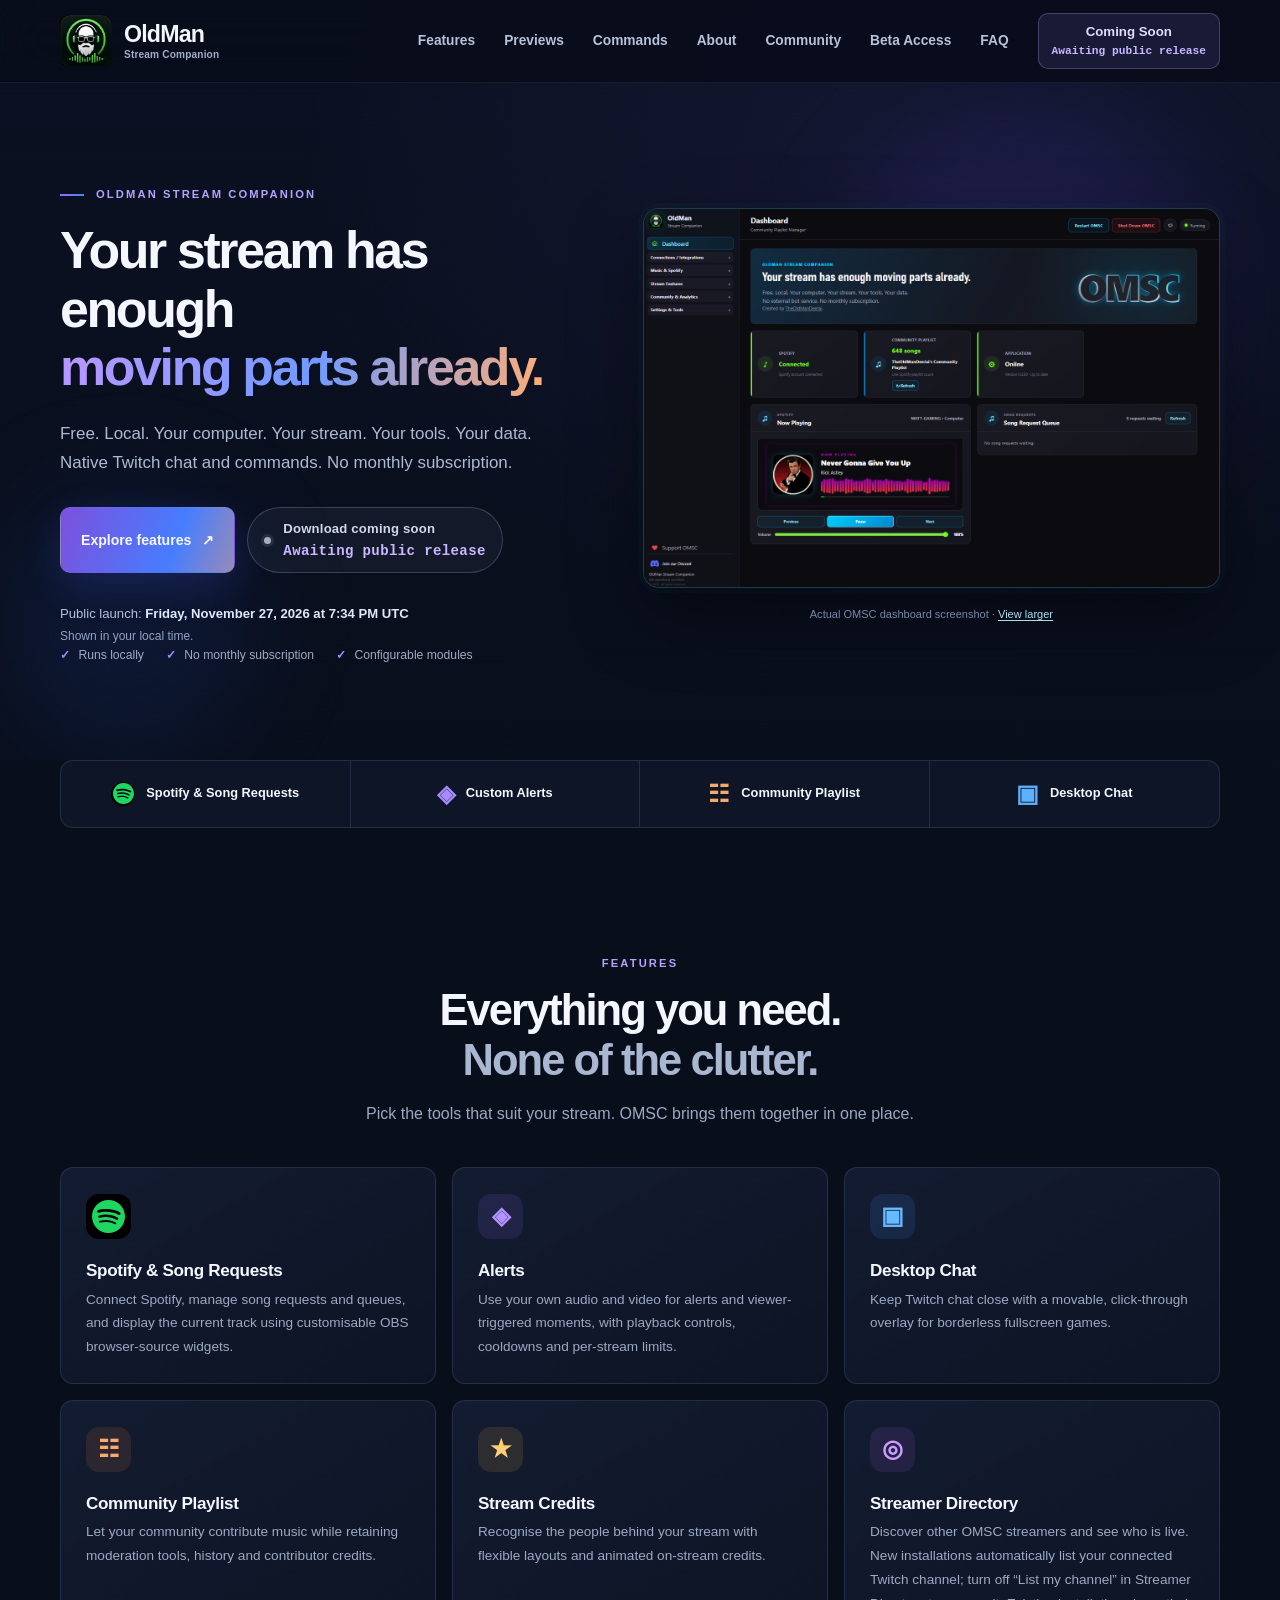
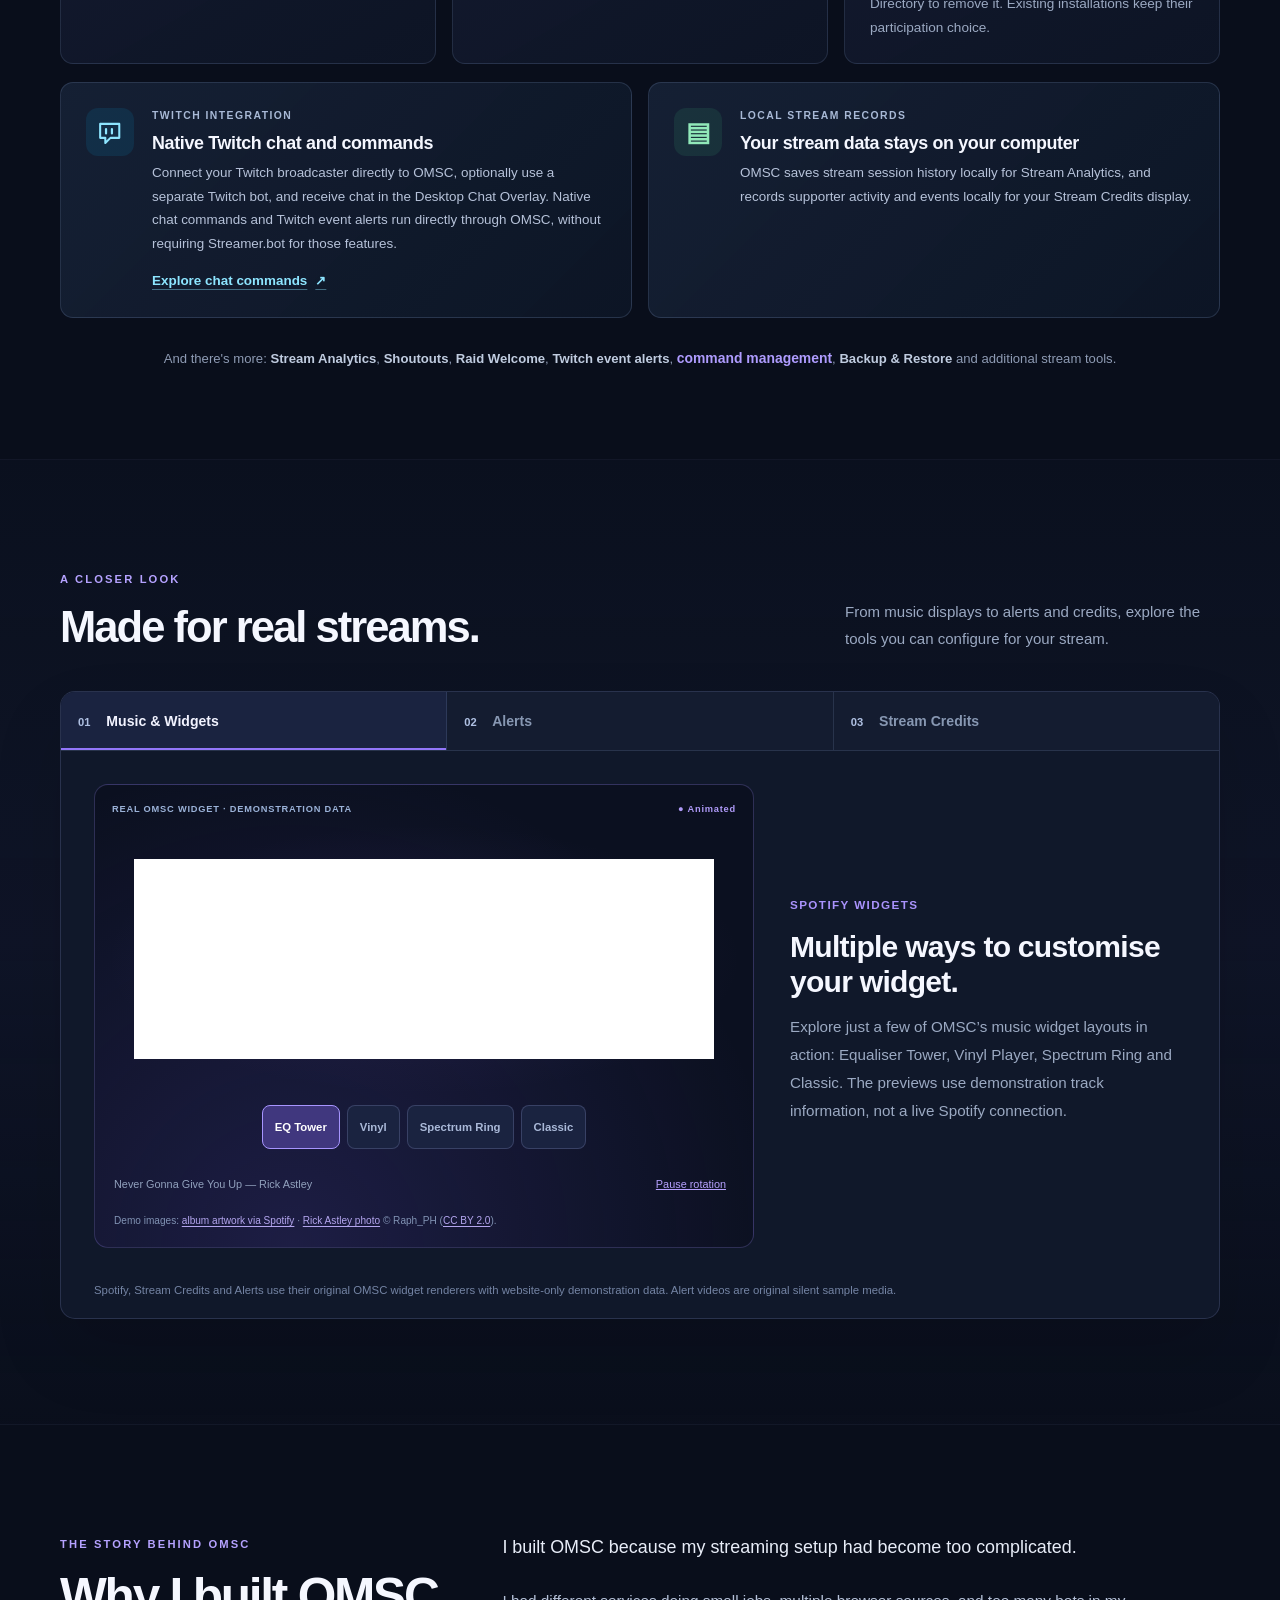
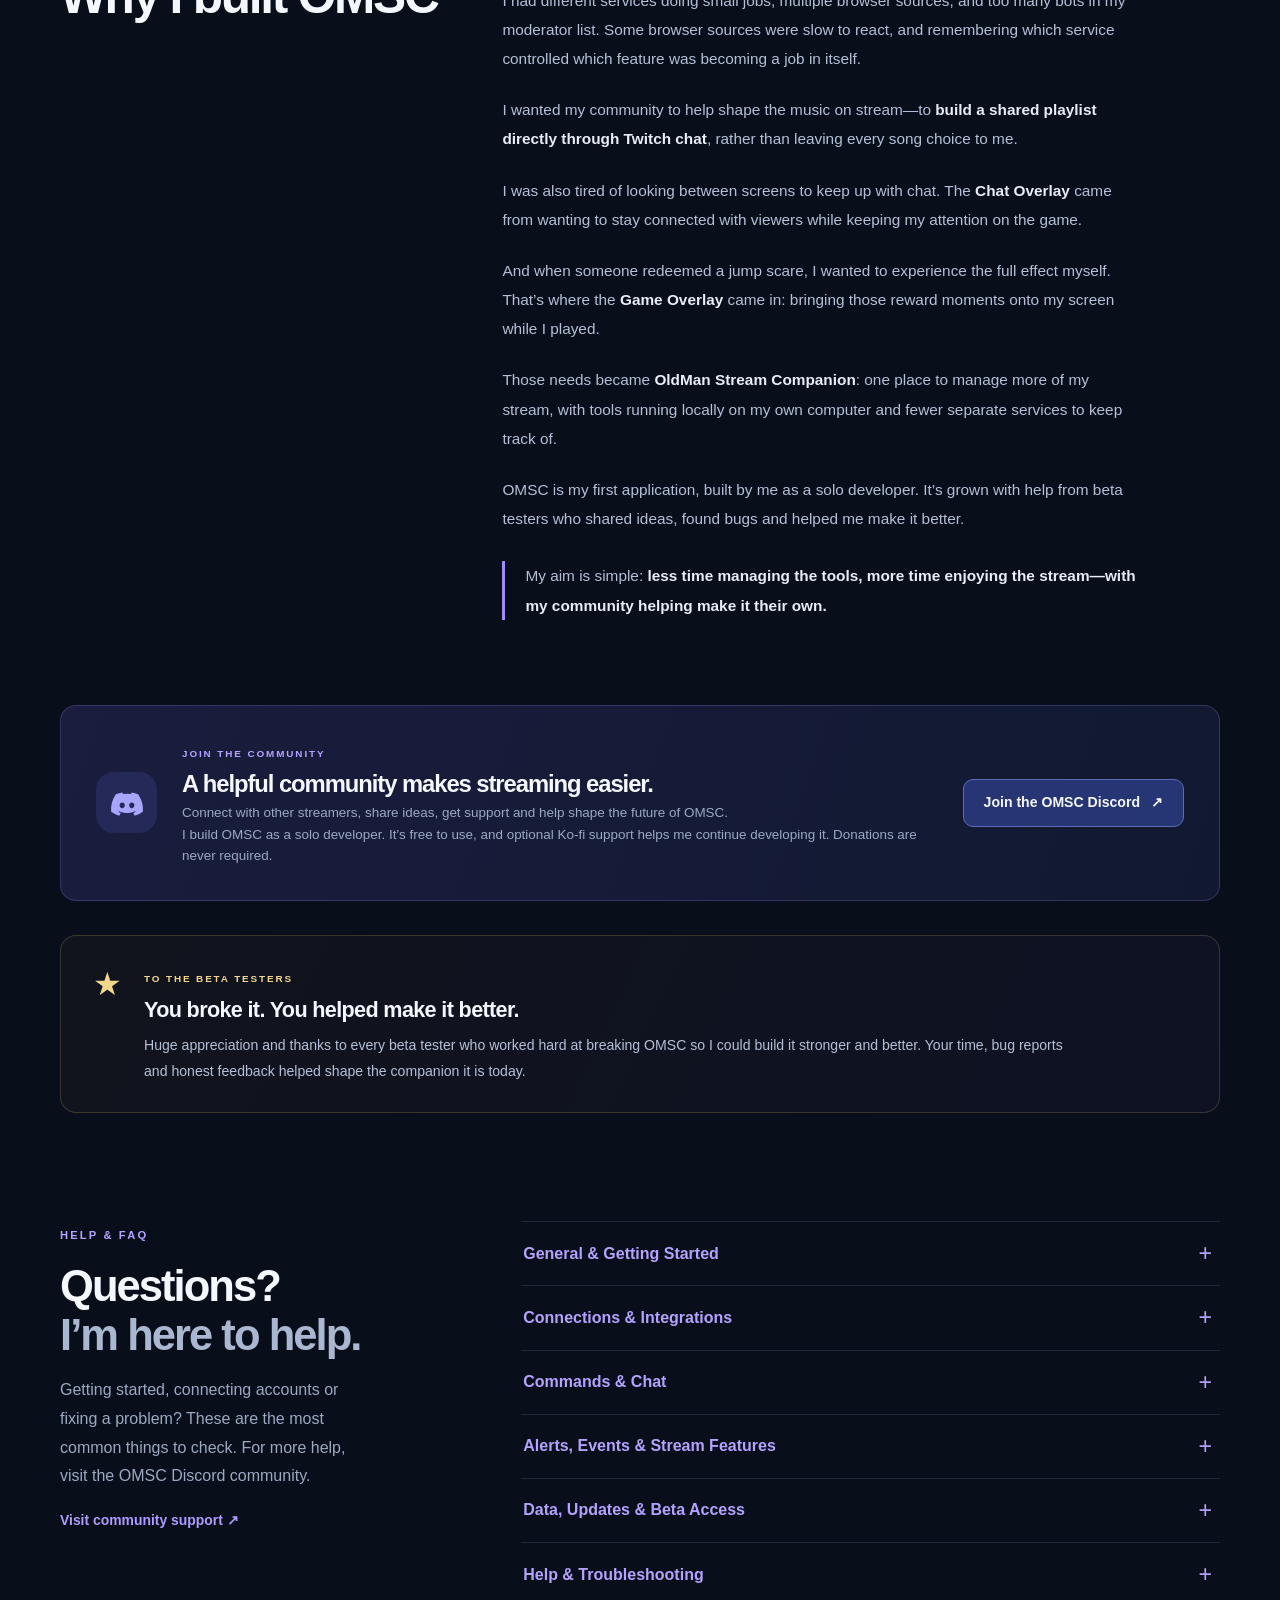
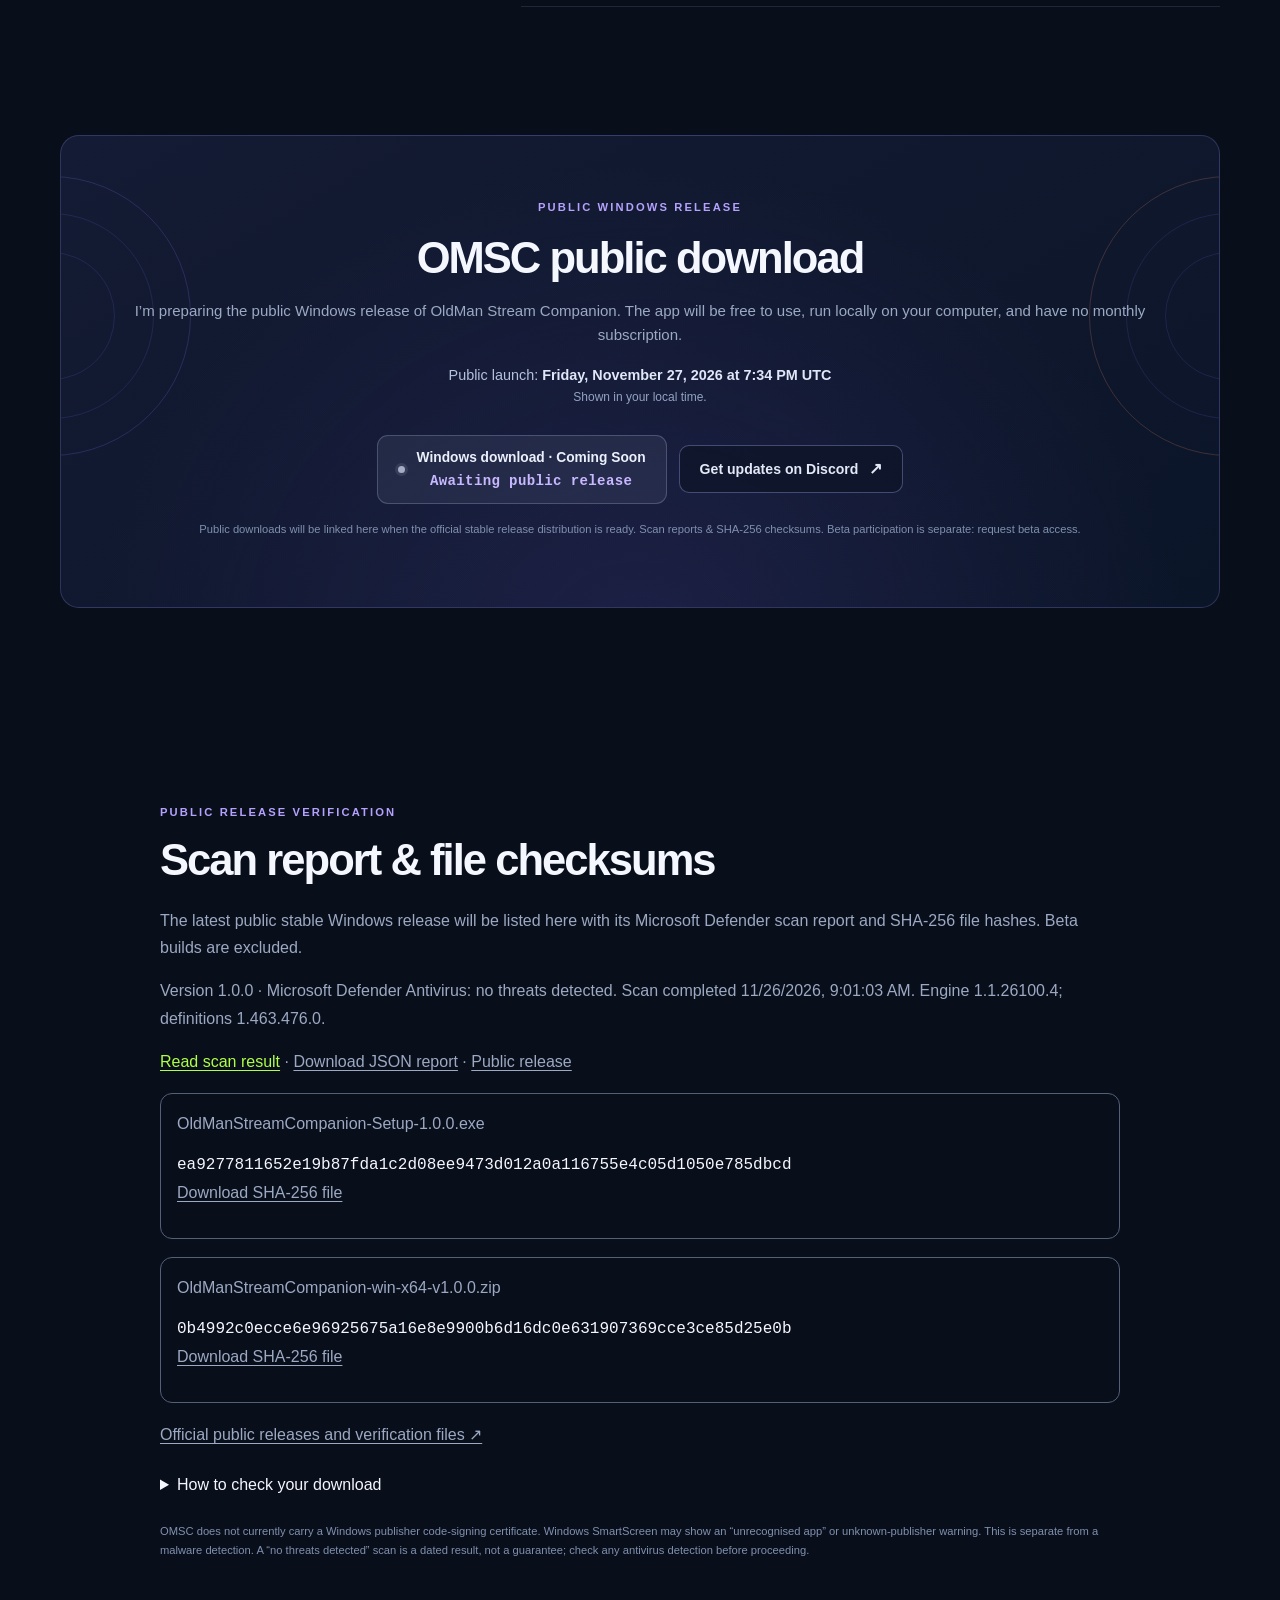
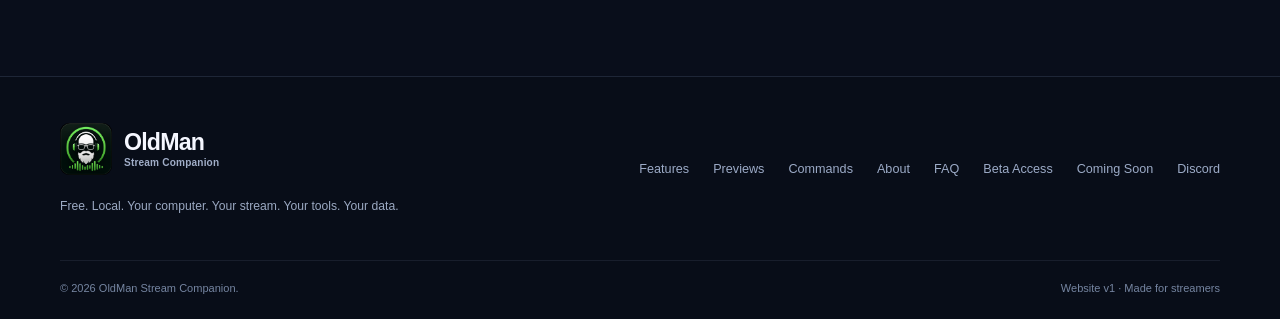
==== commit e6a7e447: "Show stable release scan results in an accessible on-page dialog" ====
--- a/index.html
+++ b/index.html
@@ -15,7 +15,7 @@
   <link rel="stylesheet" href="styles.css?v=beta-thanks-1">
   <script defer src="main.js?v=release-review-1"></script>
   <script defer src="/public-release-data.js?v=1"></script>
-  <script defer src="/release-security.js?v=mirror-1"></script>
+  <script defer src="/release-security.js?v=scan-dialog-1"></script>
   <link rel="stylesheet" href="/launch-countdown.css?v=launch-release-1">
   <script defer src="/launch-countdown.js?v=public-live-1"></script>
   <link rel="stylesheet" href="/launch-release.css?v=3">
--- a/styles.css
+++ b/styles.css
@@ -326,3 +326,14 @@
 
 /* The developer's story: a readable text column, stacked on smaller screens. */
 .about-section{padding-bottom:0}.about-grid{display:grid;grid-template-columns:minmax(0,.7fr) minmax(0,1.3fr);gap:56px;align-items:start}.about-heading h2{margin:14px 0 0;font-size:clamp(2rem,4vw,3.1rem);line-height:1.12;letter-spacing:-.045em}.about-story{min-width:0;max-width:72ch}.about-story p{margin:0 0 22px;line-height:1.9;color:#b5c1d8;font-size:.96rem}.about-story .about-intro{font-size:1.12rem;color:#e8edf8}.about-story strong{color:#e8edf8}.about-story .about-aim{margin:28px 0 0;padding-left:20px;border-left:3px solid #a48bfa}@media(max-width:800px){.about-grid{grid-template-columns:1fr;gap:26px}.about-story p{font-size:.9rem}.about-story .about-intro{font-size:1.02rem}}
+
+/* Native modal keeps keyboard focus inside the scan result and supports Escape. */
+.scan-report-open{font:inherit;color:var(--accent,#afff45);background:none;border:0;padding:0;text-decoration:underline;text-underline-offset:3px;cursor:pointer}
+.scan-report-open:focus-visible{outline:2px solid currentColor;outline-offset:5px}
+.scan-report-dialog{box-sizing:border-box;width:min(760px,calc(100% - 32px));max-height:85vh;overflow-y:auto;border:1px solid #536076;border-radius:20px;padding:clamp(20px,4vw,36px);background:#141821;color:#f5f7fa;box-shadow:0 24px 90px #0009}
+.scan-report-dialog::backdrop{background:#05070bdd}
+.scan-report-dialog h2{font-size:clamp(1.4rem,5vw,2rem);margin:0 0 20px}
+.scan-report-dialog p{line-height:1.7}.scan-report-dialog a{color:#afff45;text-decoration:underline;overflow-wrap:anywhere}
+.scan-report-dialog dl{display:grid;grid-template-columns:minmax(0,1fr) minmax(0,1fr);gap:10px 20px;margin:24px 0}
+.scan-report-dialog dt{font-weight:700}.scan-report-dialog dd{margin:0;overflow-wrap:anywhere}
+.scan-report-dialog .release-checksum p{overflow-wrap:anywhere}
